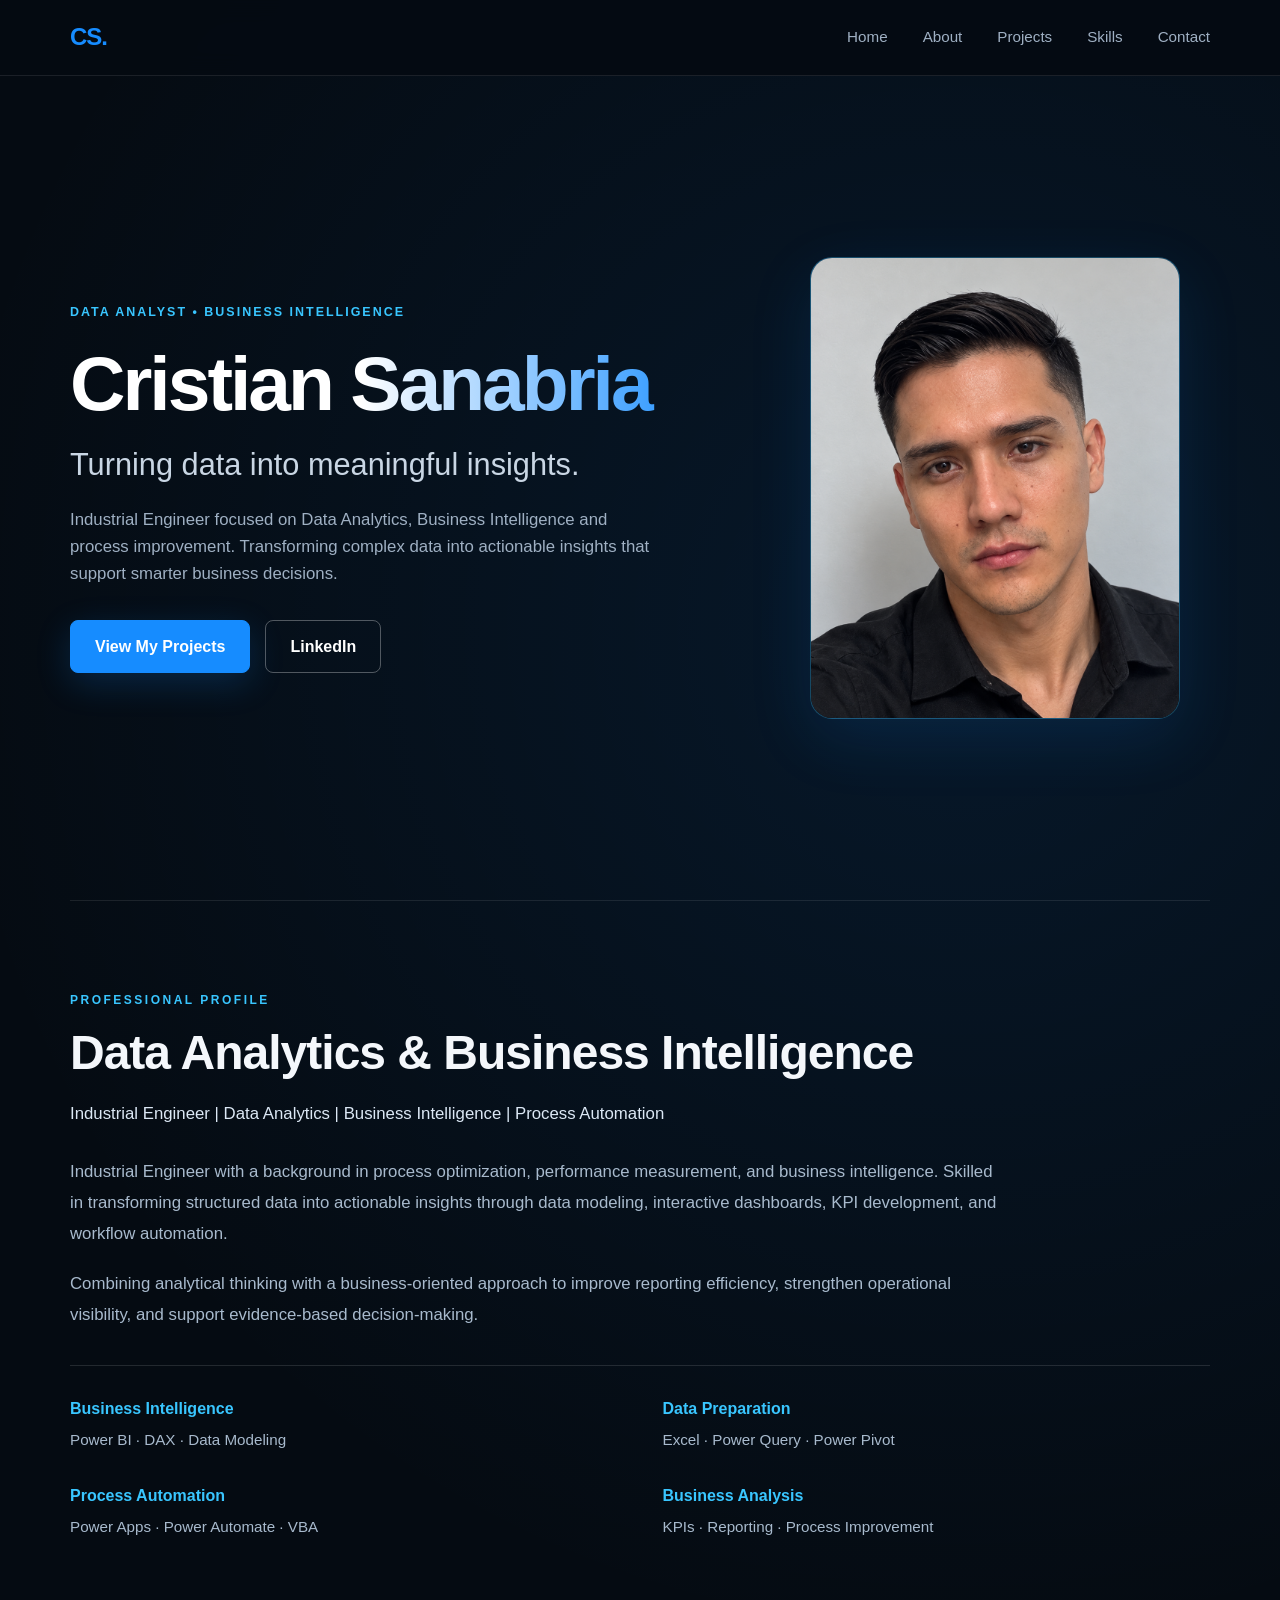
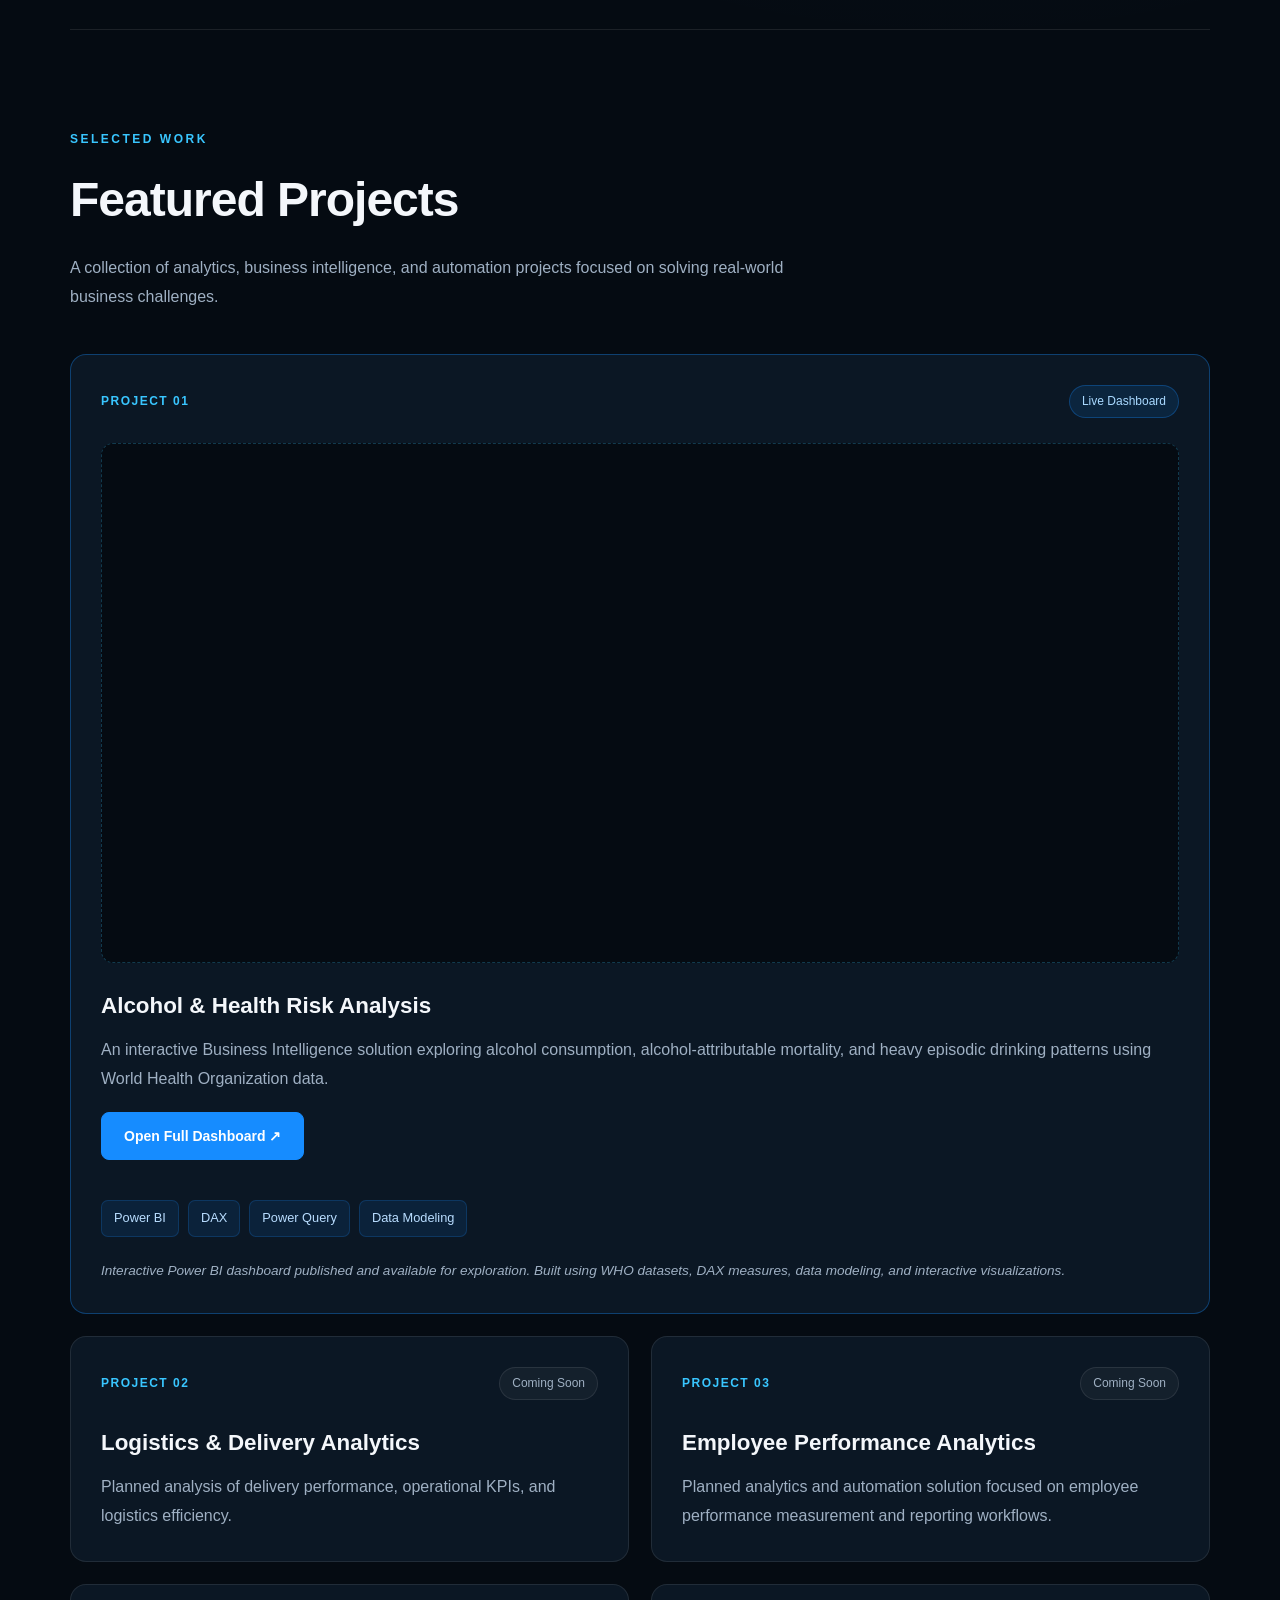
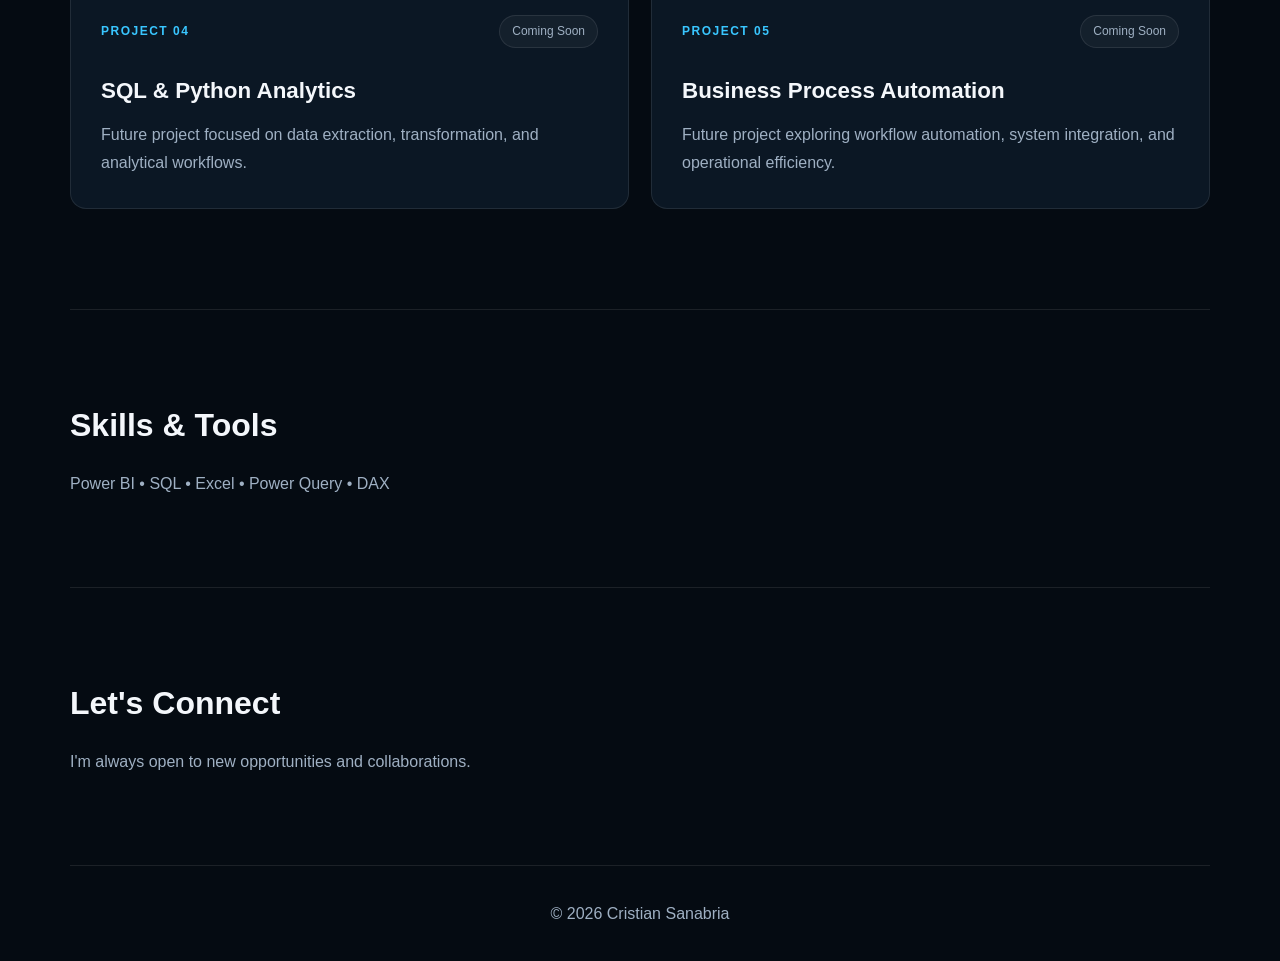
==== index.html @ 30a6840a "Update index.html" ====
<!DOCTYPE html>
<html lang="en">

<head>
  <link rel="stylesheet" href="style.css">
  <meta charset="UTF-8">
  <meta name="viewport" content="width=device-width, initial-scale=1.0">

  <title>Cristian Sanabria | Data Analyst</title>

  <meta
    name="description"
    content="Data Analytics & Business Intelligence Portfolio of Cristian Sanabria."
  >
</head>

<body>

  <!-- NAVIGATION -->
  <header>
    <nav>
      <div>CS.</div>

      <div>
        <a href="#home">Home</a>
        <a href="#about">About</a>
        <a href="#projects">Projects</a>
        <a href="#skills">Skills</a>
        <a href="#contact">Contact</a>
      </div>
    </nav>
  </header>


  <!-- HERO -->
  
<!-- HERO -->
<main>
  <section id="home" class="hero">

    <div class="hero-content">
      <p class="hero-label">
        DATA ANALYST • BUSINESS INTELLIGENCE
      </p>

      <h1>Cristian Sanabria</h1>

      <h2>Turning data into meaningful insights.</h2>

      <p class="hero-description">
        Industrial Engineer focused on Data Analytics,
        Business Intelligence and process improvement.
        Transforming complex data into actionable insights
        that support smarter business decisions.
      </p>

      <div class="hero-buttons">
        <a href="#projects" class="btn-primary">
          View My Projects
        </a>

        <a
          href="https://www.linkedin.com/in/cristian-nicolas-sanabria-bustacara-6592b6359/"
          target="_blank"
          rel="noopener noreferrer"
          class="btn-secondary"
        >
          LinkedIn
        </a>
      </div>
    </div>

    <div class="hero-photo">
      <img
        src="Foto portafolio.png"
        alt="Portrait of Cristian Sanabria"
        onerror="this.style.display='none'; this.parentElement.classList.add('photo-placeholder')"
      >
    </div>

  </section>


    

<!-- PROFESSIONAL PROFILE -->
<section id="about" class="professional-profile">

  <div class="profile-header">
    <p class="profile-label">PROFESSIONAL PROFILE</p>

    <h2>Data Analytics &amp; Business Intelligence</h2>

    <h3 class="profile-subtitle">
      Industrial Engineer | Data Analytics |
      Business Intelligence | Process Automation
    </h3>
  </div>

  <div class="profile-description">
    <p>
      Industrial Engineer with a background in process
      optimization, performance measurement, and business
      intelligence. Skilled in transforming structured
      data into actionable insights through data modeling,
      interactive dashboards, KPI development, and
      workflow automation.
    </p>

    <p>
      Combining analytical thinking with a business-oriented
      approach to improve reporting efficiency, strengthen
      operational visibility, and support evidence-based
      decision-making.
    </p>
  </div>

  <div class="profile-skills">

    <div class="profile-skill">
      <h4>Business Intelligence</h4>
      <p>Power BI · DAX · Data Modeling</p>
    </div>

    <div class="profile-skill">
      <h4>Data Preparation</h4>
      <p>Excel · Power Query · Power Pivot</p>
    </div>

    <div class="profile-skill">
      <h4>Process Automation</h4>
      <p>Power Apps · Power Automate · VBA</p>
    </div>

    <div class="profile-skill">
      <h4>Business Analysis</h4>
      <p>KPIs · Reporting · Process Improvement</p>
    </div>

  </div>

</section>



<!-- PROJECTS -->
<section id="projects" class="projects-section">

  <div class="projects-heading">
    <p class="projects-label">SELECTED WORK</p>
    <h2>Featured Projects</h2>
    <p class="projects-intro">
      A collection of analytics, business intelligence,
      and automation projects focused on solving
      real-world business challenges.
    </p>
  </div>

  <div class="projects-grid">

    <!-- PROJECT 01 -->
    <article class="project-card featured-project">

      <div class="project-top">
        <span class="project-number">PROJECT 01</span>
        <span class="project-status">Live Dashboard</span>
      </div>

     
<div class="project-visual powerbi-dashboard">
  <iframe
    title="Alcohol & Health Risk Analysis"
    src="https://app.powerbi.com/view?r=eyJrIjoiMWI2NDU5ZWMtNjZmYy00ODU0LTg1NzQtMzYwOTA0YmM3ZjdkIiwidCI6IjJlYzk4MWZiLTkyODMtNDNhMC05YTM5LTMzMzJmYzU0ZDc3NCIsImMiOjR9"
    width="100%"
    height="600"
    style="border: 0;"
    allowfullscreen>
  </iframe>
</div>


      <h3>Alcohol &amp; Health Risk Analysis</h3>

      <p>
        An interactive Business Intelligence solution
        exploring alcohol consumption, alcohol-attributable
        mortality, and heavy episodic drinking patterns
        using World Health Organization data.
      </p>
      
<a
  href="https://app.powerbi.com/view?r=eyJrIjoiMWI2NDU5ZWMtNjZmYy00ODU0LTg1NzQtMzYwOTA0YmM3ZjdkIiwidCI6IjJlYzk4MWZiLTkyODMtNDNhMC05YTM5LTMzMzJmYzU0ZDc3NCIsImMiOjR9"
  target="_blank"
  rel="noopener noreferrer"
  class="dashboard-link">
  Open Full Dashboard ↗
</a>


      <div class="project-tags">
        <span>Power BI</span>
        <span>DAX</span>
        <span>Power Query</span>
        <span>Data Modeling</span>
      </div>

      <p class="project-note">
       
Interactive Power BI dashboard published and available for exploration. Built using WHO datasets, DAX measures, data modeling, and interactive visualizations.

      </p>

    </article>

    <!-- PROJECT 02 -->
    <article class="project-card">

      <div class="project-top">
        <span class="project-number">PROJECT 02</span>
        <span class="project-status upcoming">Coming Soon</span>
      </div>

      <h3>Logistics &amp; Delivery Analytics</h3>

      <p>
        Planned analysis of delivery performance,
        operational KPIs, and logistics efficiency.
      </p>

    </article>

    <!-- PROJECT 03 -->
    <article class="project-card">

      <div class="project-top">
        <span class="project-number">PROJECT 03</span>
        <span class="project-status upcoming">Coming Soon</span>
      </div>

      <h3>Employee Performance Analytics</h3>

      <p>
        Planned analytics and automation solution
        focused on employee performance measurement
        and reporting workflows.
      </p>

    </article>

    <!-- PROJECT 04 -->
    <article class="project-card">

      <div class="project-top">
        <span class="project-number">PROJECT 04</span>
        <span class="project-status upcoming">Coming Soon</span>
      </div>

      <h3>SQL &amp; Python Analytics</h3>

      <p>
        Future project focused on data extraction,
        transformation, and analytical workflows.
      </p>

    </article>

    <!-- PROJECT 05 -->
    <article class="project-card">

      <div class="project-top">
        <span class="project-number">PROJECT 05</span>
        <span class="project-status upcoming">Coming Soon</span>
      </div>

      <h3>Business Process Automation</h3>

      <p>
        Future project exploring workflow automation,
        system integration, and operational efficiency.
      </p>

    </article>

  </div>

</section>



    <!-- SKILLS -->
    <section id="skills">

      <h2>Skills & Tools</h2>

      <p>
        Power BI • SQL • Excel • Power Query • DAX
      </p>

    </section>


    <!-- CONTACT -->
    <section id="contact">

      <h2>Let's Connect</h2>

      <p>
        I'm always open to new opportunities and collaborations.
      </p>

    </section>

  </main>


  <footer>
    <p>© 2026 Cristian Sanabria</p>
  </footer>

</body>

</html>
---- style.css ----
/* =========================
   CRISTIAN SANABRIA
   DATA ANALYST PORTFOLIO
   ========================= */

:root {
  --bg: #050b12;
  --bg-secondary: #08111c;
  --card: #0b1724;
  --text: #f4f7fb;
  --muted: #9fb0c3;
  --blue: #168cff;
  --cyan: #39c6ff;
  --border: rgba(255, 255, 255, 0.09);
}

* {
  margin: 0;
  padding: 0;
  box-sizing: border-box;
}

html {
  scroll-behavior: smooth;
}

body {
  background:
    radial-gradient(circle at 75% 15%, rgba(22, 140, 255, 0.10), transparent 28%),
    var(--bg);
  color: var(--text);
  font-family: Arial, Helvetica, sans-serif;
  line-height: 1.6;
}

a {
  color: inherit;
  text-decoration: none;
}


/* NAVIGATION */

header {
  position: sticky;
  top: 0;
  z-index: 100;
  background: rgba(5, 11, 18, 0.90);
  backdrop-filter: blur(12px);
  border-bottom: 1px solid var(--border);
}

nav {
  max-width: 1200px;
  margin: auto;
  min-height: 75px;
  padding: 0 30px;

  display: flex;
  justify-content: space-between;
  align-items: center;
}

nav > div:first-child {
  color: var(--blue);
  font-size: 1.5rem;
  font-weight: 800;
  letter-spacing: -1px;
}

nav > div:last-child {
  display: flex;
  gap: 35px;
}

nav a {
  color: var(--muted);
  font-size: 0.95rem;
  transition: 0.25s ease;
}

nav a:hover {
  color: var(--cyan);
}


/* GENERAL SECTIONS */

main {
  max-width: 1200px;
  margin: auto;
  padding: 0 30px;
}

section {
  padding: 90px 0;
}


/* HERO */

#home {
  min-height: calc(100vh - 75px);

  display: flex;
  flex-direction: column;
  justify-content: center;
  align-items: flex-start;

  border-bottom: 1px solid var(--border);
}

#home > p:first-child {
  color: var(--cyan);
  font-size: 0.78rem;
  font-weight: 700;
  letter-spacing: 3px;
  margin-bottom: 18px;
}

#home h1 {
  font-size: clamp(3.2rem, 8vw, 6.8rem);
  line-height: 0.95;
  letter-spacing: -5px;
  margin-bottom: 25px;

  background: linear-gradient(
    90deg,
    #ffffff 0%,
    #ffffff 45%,
    var(--blue) 100%
  );

  -webkit-background-clip: text;
  -webkit-text-fill-color: transparent;
}

#home h2 {
  color: #c9d6e4;
  font-size: clamp(1.5rem, 3vw, 2.3rem);
  font-weight: 400;
  margin-bottom: 22px;
}

#home h2 + p {
  max-width: 680px;
  color: var(--muted);
  font-size: 1.05rem;
  margin-bottom: 35px;
}

#home a {
  display: inline-block;

  padding: 13px 25px;

  background: var(--blue);
  color: white;

  border: 1px solid var(--blue);
  border-radius: 8px;

  font-weight: 600;

  box-shadow: 0 10px 35px rgba(22, 140, 255, 0.20);

  transition: 0.25s ease;
}

#home a:hover {
  transform: translateY(-2px);
  background: #087be8;
}


/* TEMPORARY STYLING FOR OTHER SECTIONS */

#about,
#projects,
#skills,
#contact {
  border-bottom: 1px solid var(--border);
}

section > h2 {
  font-size: 2rem;
  margin-bottom: 20px;
}

section p {
  color: var(--muted);
}

#projects article {
  margin-top: 20px;
  padding: 25px;

  background: var(--card);

  border: 1px solid var(--border);
  border-radius: 12px;
}

#projects article h3 {
  margin-bottom: 5px;
}


/* FOOTER */

footer {
  padding: 35px 20px;

  text-align: center;
  color: var(--muted);

  background: var(--bg);
}


/* MOBILE */

@media (max-width: 700px) {

  nav {
    padding: 0 20px;
  }

  nav > div:last-child {
    gap: 14px;
  }

  nav a {
    font-size: 0.78rem;
  }

  main {
    padding: 0 20px;
  }

  #home h1 {
    letter-spacing: -2px;
  }

}

/* =========================
   PROFESSIONAL HERO REDESIGN
   ========================= */

#home.hero {
  display: grid;
  grid-template-columns: minmax(0, 1.5fr) minmax(240px, 1fr);
  align-items: center;
  gap: 65px;
  min-height: calc(100vh - 75px);
}

.hero-content {
  min-width: 0;
}

#home .hero-label {
  color: var(--cyan);
  font-size: 0.78rem;
  font-weight: 700;
  letter-spacing: 2px;
  margin-bottom: 20px;
}

#home.hero h1 {
  font-size: clamp(3rem, 6vw, 5.5rem);
  letter-spacing: -3px;
  line-height: 1.05;
  margin-bottom: 22px;
}

#home.hero h2 {
  font-size: clamp(1.35rem, 2.4vw, 2rem);
  line-height: 1.3;
}

#home .hero-description {
  max-width: 600px;
  color: var(--muted);
  font-size: 1.05rem;
  margin-bottom: 32px;
}

.hero-buttons {
  display: flex;
  flex-wrap: wrap;
  gap: 15px;
}

#home .hero-buttons a {
  display: inline-flex;
  align-items: center;
  justify-content: center;
  margin: 0;
  padding: 13px 24px;
  border-radius: 8px;
  font-weight: 600;
  transition: 0.25s ease;
}

#home .btn-primary {
  background: var(--blue);
  border: 1px solid var(--blue);
  color: white;
}

#home .btn-secondary {
  background: transparent;
  border: 1px solid rgba(255,255,255,0.3);
  color: white;
  box-shadow: none;
}

#home .btn-secondary:hover {
  background: rgba(22,140,255,0.12);
  border-color: var(--cyan);
}

.hero-photo {
  width: 100%;
  max-width: 370px;
  aspect-ratio: 4 / 5;
  justify-self: center;
  overflow: hidden;
  border-radius: 22px;
  border: 1px solid rgba(57,198,255,0.3);
  background: linear-gradient(145deg, #102c49, #07111e);
  box-shadow: 0 20px 65px rgba(22,140,255,0.12);
}

.hero-photo img {
  width: 100%;
  height: 100%;
  display: block;
  object-fit: cover;
}

.hero-photo.photo-placeholder::after {
  content: "PHOTO COMING SOON";
  display: flex;
  align-items: center;
  justify-content: center;
  height: 100%;
  color: var(--muted);
  font-size: 0.8rem;
  letter-spacing: 2px;
}

@media (max-width: 850px) {
  #home.hero {
    grid-template-columns: 1fr;
    gap: 35px;
    padding: 65px 0;
  }

  .hero-photo {
    width: min(100%, 300px);
    justify-self: start;
  }

  #home.hero h1 {
    letter-spacing: -2px;
  }
}

@media (max-width: 480px) {
  .hero-buttons {
    flex-direction: column;
    align-items: flex-start;
  }
   
/* =========================
   ABOUT ME SECTION
   ========================= */

.about-section {
  padding: 100px 0;
}

.section-heading {
  margin-bottom: 45px;
}

.section-label {
  color: var(--cyan);
  font-size: 0.75rem;
  font-weight: 700;
  letter-spacing: 3px;
  margin-bottom: 12px;
}

.about-grid {
  display: grid;
  grid-template-columns: 1.3fr 1fr;
  gap: 65px;
  align-items: start;
}

.about-content h3 {
  font-size: clamp(1.5rem, 2.5vw, 2rem);
  line-height: 1.35;
  margin-bottom: 25px;
  color: var(--text);
}

.about-content p {
  margin-bottom: 20px;
  color: var(--muted);
  font-size: 1rem;
  line-height: 1.85;
}

.about-link {
  display: inline-block;
  margin-top: 12px;
  color: var(--cyan);
  font-weight: 700;
  transition: 0.25s ease;
}

.about-link:hover {
  color: white;
}

.about-details {
  display: grid;
  grid-template-columns: 1fr 1fr;
  gap: 16px;
}

.detail-card {
  background: var(--card);
  border: 1px solid var(--border);
  border-radius: 14px;
  padding: 22px;
  min-height: 155px;
  transition: 0.25s ease;
}

.detail-card:hover {
  transform: translateY(-4px);
  border-color: rgba(22, 140, 255, 0.45);
}

.detail-label {
  display: block;
  color: var(--cyan);
  font-size: 0.68rem;
  font-weight: 700;
  letter-spacing: 1.5px;
  margin-bottom: 14px;
}

.detail-card h4 {
  color: var(--text);
  font-size: 1rem;
  line-height: 1.35;
  margin-bottom: 8px;
}

.detail-card p {
  color: var(--muted);
  font-size: 0.85rem;
  line-height: 1.5;
}

@media (max-width: 900px) {
  .about-grid {
    grid-template-columns: 1fr;
    gap: 35px;
  }
}

@media (max-width: 500px) {
  .about-section {
    padding: 65px 0;
  }

  .about-details {
    grid-template-columns: 1fr;
  }

  .detail-card {
    min-height: auto;
  }
}


  nav > div:last-child {
    gap: 10px;
    flex-wrap: wrap;
    justify-content: flex-end;
  }
}

/* =========================
   PROFESSIONAL PROFILE
   ========================= */

#about.professional-profile {
  padding: 90px 0;
  border-bottom: 1px solid var(--border);
}

.profile-header {
  margin-bottom: 28px;
}

#about .profile-label {
  color: var(--cyan);
  font-size: 0.75rem;
  font-weight: 700;
  letter-spacing: 2.5px;
  margin-bottom: 14px;
}

#about.professional-profile h2 {
  color: var(--text);
  font-size: clamp(1.9rem, 4vw, 3rem);
  line-height: 1.2;
  letter-spacing: -1px;
  margin-bottom: 18px;
}

#about .profile-subtitle {
  color: #dce8f5;
  font-size: 1.05rem;
  font-weight: 500;
  line-height: 1.7;
}

.profile-description {
  max-width: 940px;
}

.profile-description p {
  color: #a8bacd;
  font-size: 1.05rem;
  line-height: 1.85;
  margin-bottom: 18px;
}

.profile-skills {
  display: grid;
  grid-template-columns: repeat(2, minmax(0, 1fr));
  gap: 30px 45px;

  margin-top: 35px;
  padding-top: 30px;
  border-top: 1px solid rgba(255,255,255,0.12);
}

.profile-skill {
  min-width: 0;
}

.profile-skill h4 {
  color: var(--cyan);
  font-size: 1rem;
  font-weight: 700;
  margin-bottom: 7px;
}

.profile-skill p {
  color: #a8bacd;
  font-size: 0.95rem;
  line-height: 1.6;
}

@media (max-width: 650px) {
  #about.professional-profile {
    padding: 65px 0;
  }

  .profile-skills {
    grid-template-columns: 1fr;
    gap: 24px;
  }

  .profile-description p {
    font-size: 1rem;
  }
}

/* =========================
   FEATURED PROJECTS
   ========================= */

#projects.projects-section {
  padding: 100px 0;
}

.projects-heading {
  margin-bottom: 42px;
}

#projects .projects-label {
  color: var(--cyan);
  font-size: 0.75rem;
  font-weight: 700;
  letter-spacing: 2.5px;
  margin-bottom: 12px;
}

#projects.projects-section h2 {
  font-size: clamp(2rem, 4vw, 3rem);
  letter-spacing: -1px;
  margin-bottom: 16px;
}

.projects-intro {
  max-width: 760px;
  line-height: 1.8;
}

.projects-grid {
  display: grid;
  grid-template-columns: repeat(2, minmax(0, 1fr));
  gap: 22px;
}

#projects .project-card {
  margin: 0;
  padding: 30px;
  background: var(--card);
  border: 1px solid var(--border);
  border-radius: 16px;
  min-width: 0;
  transition: 0.25s ease;
}

#projects .project-card:hover {
  transform: translateY(-4px);
  border-color: rgba(57, 198, 255, 0.4);
}

#projects .featured-project {
  grid-column: 1 / -1;
  border-color: rgba(22, 140, 255, 0.35);
}

.project-top {
  display: flex;
  align-items: center;
  justify-content: space-between;
  gap: 12px;
  flex-wrap: wrap;
  margin-bottom: 25px;
}

.project-number {
  color: var(--cyan);
  font-size: 0.75rem;
  font-weight: 700;
  letter-spacing: 1.5px;
}

.project-status {
  color: #a9d9ff;
  background: rgba(22, 140, 255, 0.12);
  border: 1px solid rgba(22, 140, 255, 0.3);
  border-radius: 30px;
  padding: 6px 12px;
  font-size: 0.75rem;
}

.project-status.upcoming {
  color: var(--muted);
  background: rgba(255, 255, 255, 0.04);
  border-color: var(--border);
}

.project-visual {
  display: flex;
  align-items: center;
  justify-content: center;
  min-height: 230px;
  margin-bottom: 25px;
  border-radius: 12px;
  background:
    radial-gradient(
      circle at 70% 30%,
      rgba(22,140,255,0.2),
      transparent 45%
    ),
    #08111c;
  border: 1px dashed rgba(57,198,255,0.25);
}

.project-visual span {
  color: var(--muted);
  font-size: 0.75rem;
  letter-spacing: 2px;
  text-align: center;
}

#projects .project-card h3 {
  color: var(--text);
  font-size: 1.4rem;
  margin-bottom: 12px;
}

#projects .project-card p {
  color: var(--muted);
  line-height: 1.8;
}

.project-tags {
  display: flex;
  flex-wrap: wrap;
  gap: 9px;
  margin-top: 22px;
}

.project-tags span {
  padding: 7px 12px;
  border-radius: 7px;
  background: rgba(22,140,255,0.1);
  border: 1px solid rgba(22,140,255,0.2);
  color: #b9ddff;
  font-size: 0.8rem;
}

#projects .project-note {
  margin-top: 22px;
  font-size: 0.85rem;
  font-style: italic;
}

@media (max-width: 700px) {
  .projects-grid {
    grid-template-columns: 1fr;
  }

  #projects.projects-section {
    padding: 70px 0;
  }

  #projects .project-card {
    padding: 22px;
  }

  .project-visual {
    min-height: 170px;
  }
}

/* Interactive Power BI Dashboard */
.powerbi-dashboard {
  width: 100%;
  height: 520px;
  padding: 0;
  overflow: hidden;
  border-radius: 12px;
  background: #050b12;
}

.powerbi-dashboard iframe {
  display: block;
  width: 100%;
  height: 100%;
  border: none;
}

@media (max-width: 768px) {
  .powerbi-dashboard {
    height: 450px;
  }
}

/* Full Dashboard Button */
.dashboard-link {
  display: inline-block;
  margin: 18px 0;
  padding: 12px 22px;
  background: #168cff;
  color: #ffffff;
  border-radius: 8px;
  font-weight: 600;
  text-decoration: none;
  transition: background 0.2s ease;
}

.dashboard-link:hover {
  background: #39c6ff;
  color: #050b12;
}

/* Open Full Dashboard Button */
.dashboard-link {
  display: inline-block;
  margin: 18px 0;
  padding: 12px 22px;
  background-color: #168cff;
  color: #ffffff;
  border: 1px solid #168cff;
  border-radius: 8px;
  font-size: 14px;
  font-weight: 600;
  text-decoration: none;
  transition: all 0.2s ease;
}

.dashboard-link:hover {
  background-color: #39c6ff;
  border-color: #39c6ff;
  color: #050b12;
}
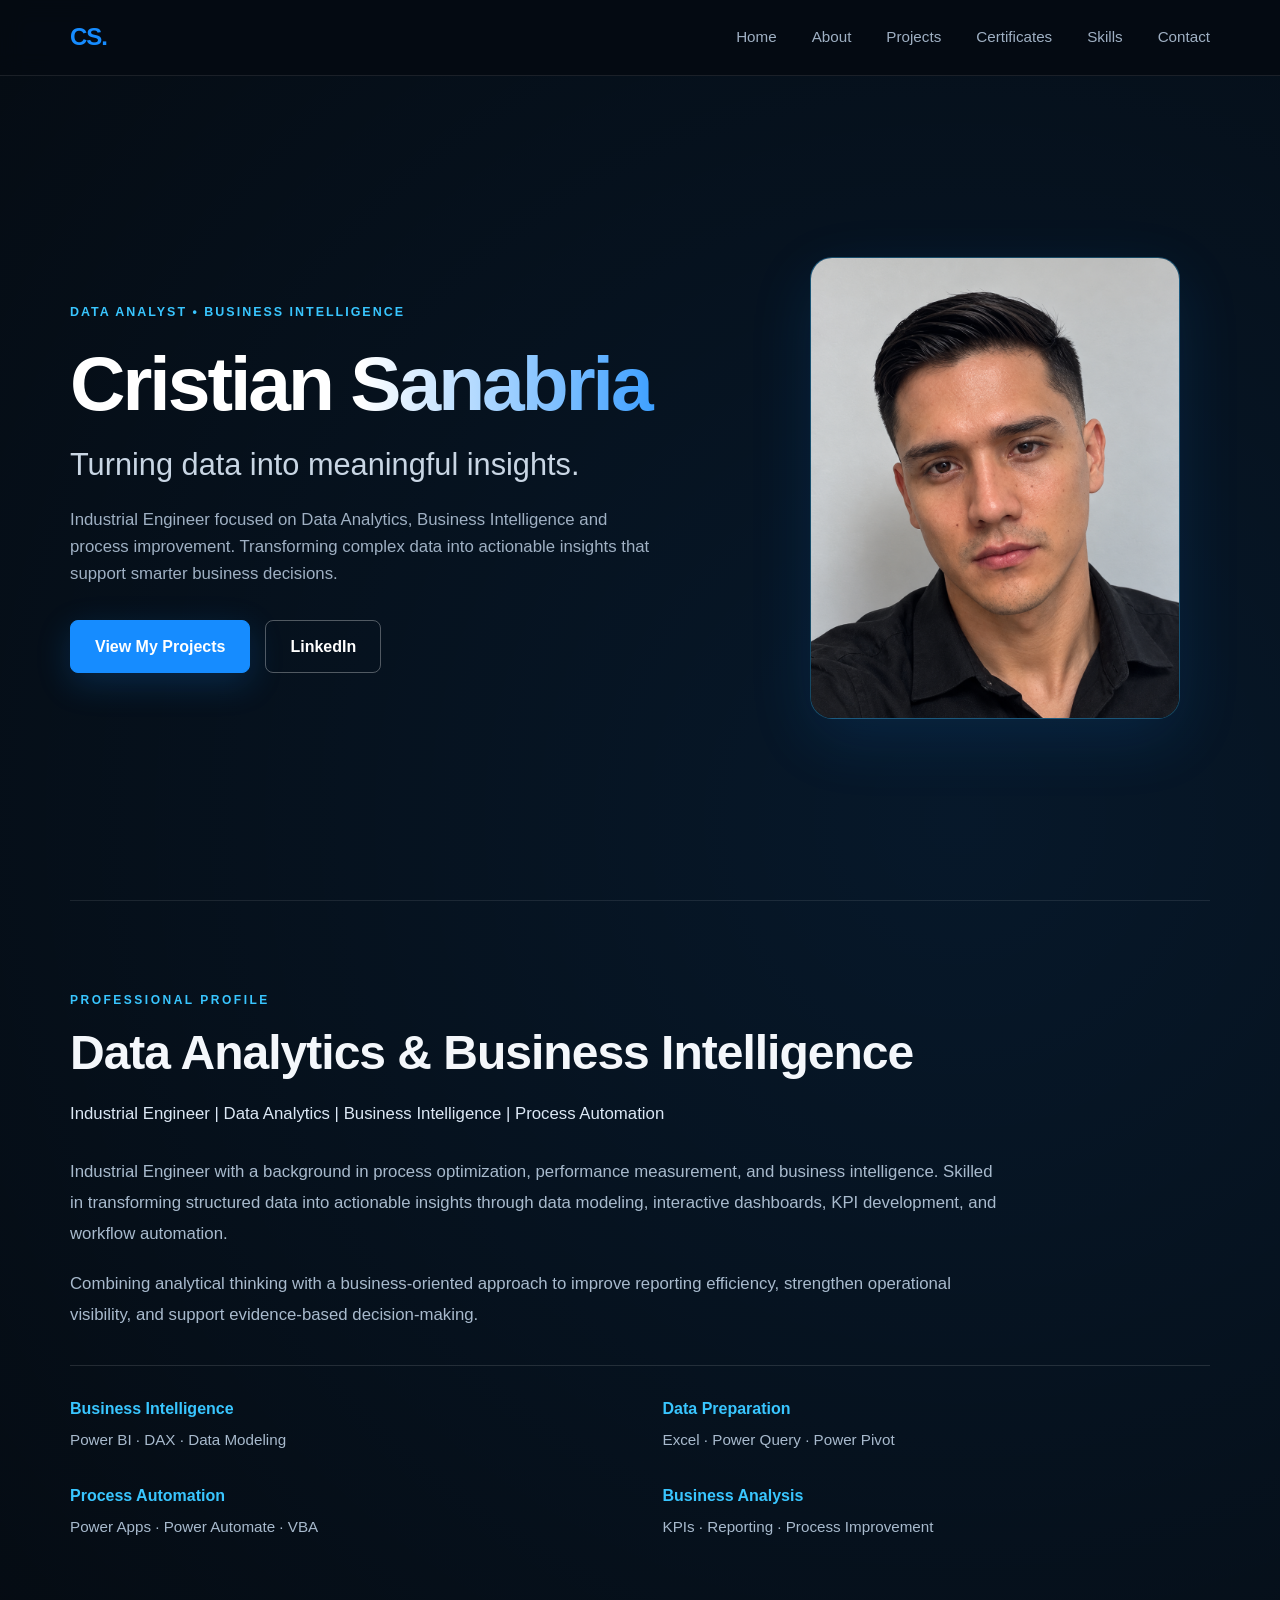
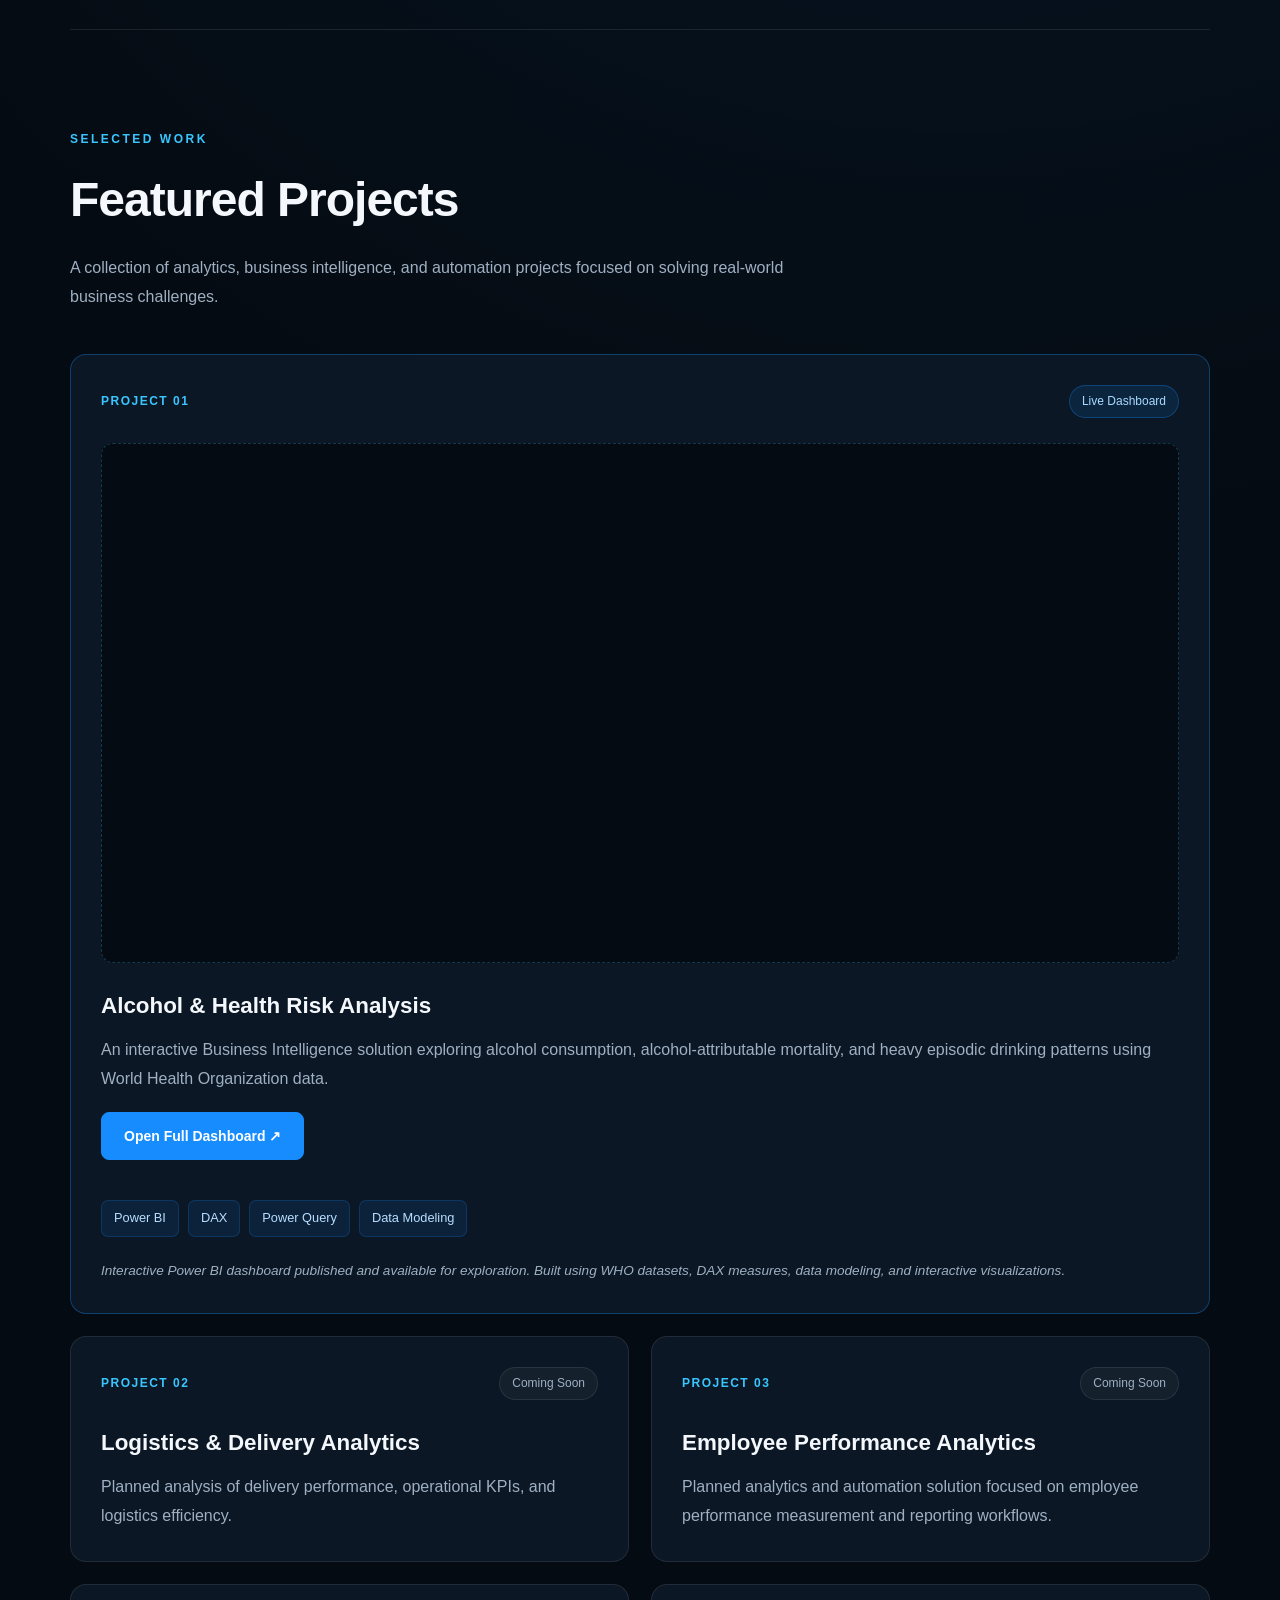
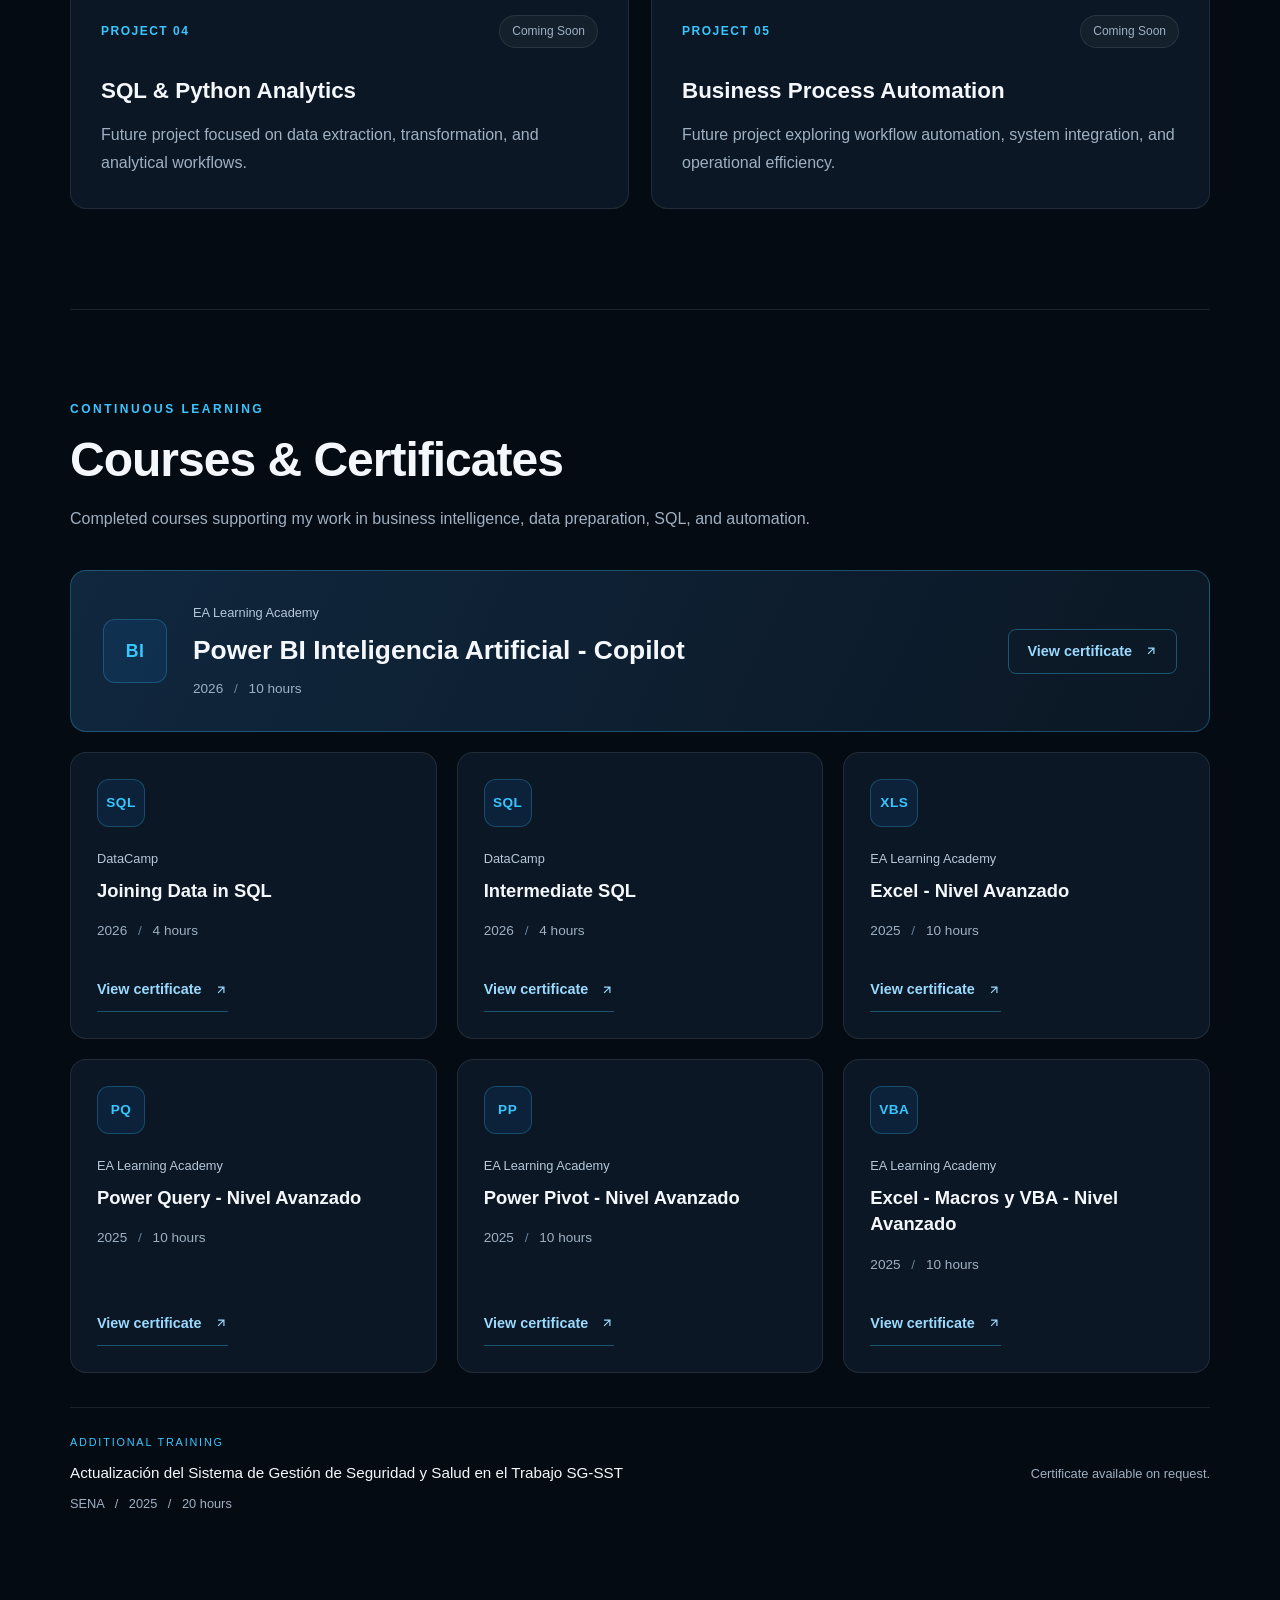
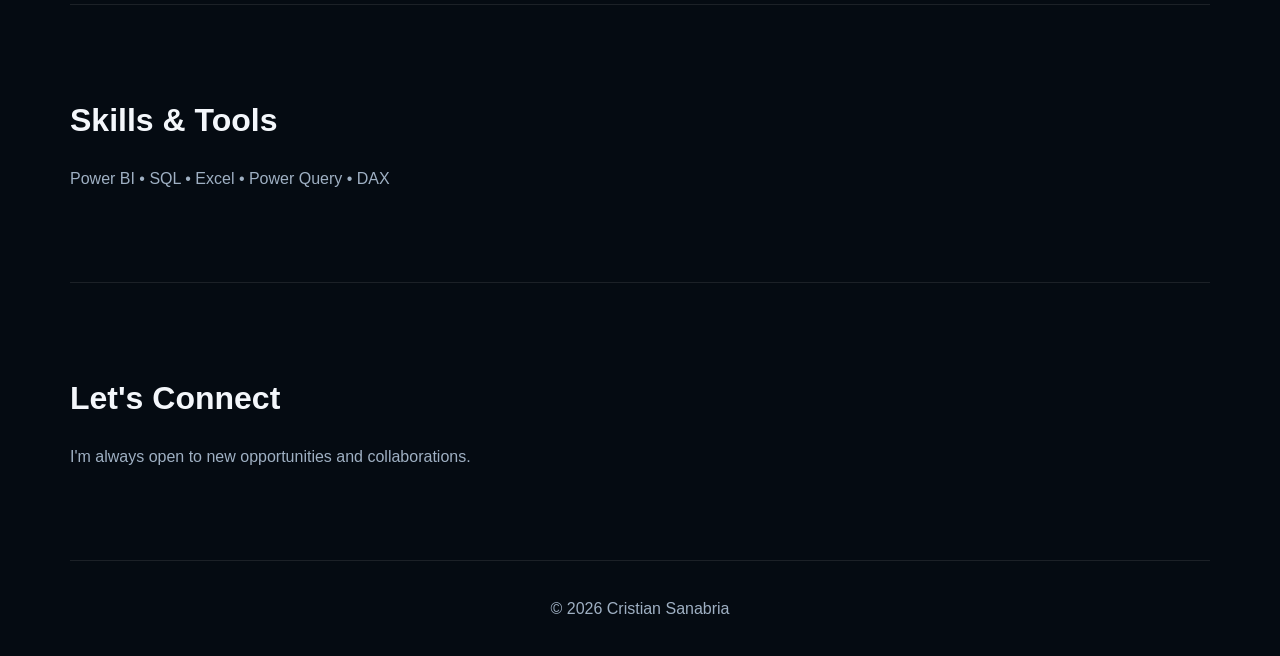
==== commit e3cac0ba: "Update index.html" ====
--- a/index.html
+++ b/index.html
@@ -25,6 +25,7 @@
         <a href="#home">Home</a>
         <a href="#about">About</a>
         <a href="#projects">Projects</a>
+        <a href="#certifications">Certificates</a>
         <a href="#skills">Skills</a>
         <a href="#contact">Contact</a>
       </div>
@@ -171,9 +172,9 @@
   <iframe
     title="Alcohol & Health Risk Analysis"
     src="https://app.powerbi.com/view?r=eyJrIjoiMWI2NDU5ZWMtNjZmYy00ODU0LTg1NzQtMzYwOTA0YmM3ZjdkIiwidCI6IjJlYzk4MWZiLTkyODMtNDNhMC05YTM5LTMzMzJmYzU0ZDc3NCIsImMiOjR9"
-    width="100%"
-    height="600"
-    style="border: 0;"
+   width="100%"
+height="450"
+style="border: 0; display: block; max-width: 800px; margin: 0 auto;"
     allowfullscreen>
   </iframe>
 </div>
@@ -287,6 +288,102 @@
 
 
 
+<!-- COURSES AND CERTIFICATES -->
+<section id="certifications" class="certifications-section" aria-labelledby="certifications-title">
+  <div class="certifications-heading">
+    <p class="certifications-label">CONTINUOUS LEARNING</p>
+    <h2 id="certifications-title">Courses &amp; Certificates</h2>
+    <p class="certifications-intro">Completed courses supporting my work in business intelligence, data preparation, SQL, and automation.</p>
+  </div>
+  <div class="credentials-grid">
+    <article class="credential-card credential-featured">
+      <span class="credential-icon" aria-hidden="true">BI</span>
+      <div class="credential-body">
+        <p class="credential-issuer">EA Learning Academy</p>
+        <h3 lang="es">Power BI Inteligencia Artificial - Copilot</h3>
+        <p class="credential-meta"><time datetime="2026">2026</time><span aria-hidden="true"> / </span>10 hours</p>
+      </div>
+      <a class="credential-link" href="certificates/power-bi-ia-copilot.pdf" target="_blank" rel="noopener noreferrer"
+         aria-label="View certificate: Power BI Inteligencia Artificial - Copilot (PDF, opens in a new tab)">View certificate <svg aria-hidden="true" width="14" height="14" viewBox="0 0 24 24" fill="none" stroke="currentColor" stroke-width="2"><path d="M7 17 17 7M7 7h10v10"/></svg></a>
+    </article>
+
+    <article class="credential-card">
+      <span class="credential-icon" aria-hidden="true">SQL</span>
+      <div class="credential-body">
+        <p class="credential-issuer">DataCamp</p>
+        <h3>Joining Data in SQL</h3>
+        <p class="credential-meta"><time datetime="2026">2026</time><span aria-hidden="true"> / </span>4 hours</p>
+      </div>
+      <a class="credential-link" href="certificates/joining-data-in-sql.pdf" target="_blank" rel="noopener noreferrer"
+         aria-label="View certificate: Joining Data in SQL (PDF, opens in a new tab)">View certificate <svg aria-hidden="true" width="14" height="14" viewBox="0 0 24 24" fill="none" stroke="currentColor" stroke-width="2"><path d="M7 17 17 7M7 7h10v10"/></svg></a>
+    </article>
+
+    <article class="credential-card">
+      <span class="credential-icon" aria-hidden="true">SQL</span>
+      <div class="credential-body">
+        <p class="credential-issuer">DataCamp</p>
+        <h3>Intermediate SQL</h3>
+        <p class="credential-meta"><time datetime="2026">2026</time><span aria-hidden="true"> / </span>4 hours</p>
+      </div>
+      <a class="credential-link" href="certificates/intermediate-sql.pdf" target="_blank" rel="noopener noreferrer"
+         aria-label="View certificate: Intermediate SQL (PDF, opens in a new tab)">View certificate <svg aria-hidden="true" width="14" height="14" viewBox="0 0 24 24" fill="none" stroke="currentColor" stroke-width="2"><path d="M7 17 17 7M7 7h10v10"/></svg></a>
+    </article>
+
+    <article class="credential-card">
+      <span class="credential-icon" aria-hidden="true">XLS</span>
+      <div class="credential-body">
+        <p class="credential-issuer">EA Learning Academy</p>
+        <h3 lang="es">Excel - Nivel Avanzado</h3>
+        <p class="credential-meta"><time datetime="2025">2025</time><span aria-hidden="true"> / </span>10 hours</p>
+      </div>
+      <a class="credential-link" href="certificates/excel-avanzado.pdf" target="_blank" rel="noopener noreferrer"
+         aria-label="View certificate: Excel - Nivel Avanzado (PDF, opens in a new tab)">View certificate <svg aria-hidden="true" width="14" height="14" viewBox="0 0 24 24" fill="none" stroke="currentColor" stroke-width="2"><path d="M7 17 17 7M7 7h10v10"/></svg></a>
+    </article>
+
+    <article class="credential-card">
+      <span class="credential-icon" aria-hidden="true">PQ</span>
+      <div class="credential-body">
+        <p class="credential-issuer">EA Learning Academy</p>
+        <h3 lang="es">Power Query - Nivel Avanzado</h3>
+        <p class="credential-meta"><time datetime="2025">2025</time><span aria-hidden="true"> / </span>10 hours</p>
+      </div>
+      <a class="credential-link" href="certificates/power-query-avanzado.pdf" target="_blank" rel="noopener noreferrer"
+         aria-label="View certificate: Power Query - Nivel Avanzado (PDF, opens in a new tab)">View certificate <svg aria-hidden="true" width="14" height="14" viewBox="0 0 24 24" fill="none" stroke="currentColor" stroke-width="2"><path d="M7 17 17 7M7 7h10v10"/></svg></a>
+    </article>
+
+    <article class="credential-card">
+      <span class="credential-icon" aria-hidden="true">PP</span>
+      <div class="credential-body">
+        <p class="credential-issuer">EA Learning Academy</p>
+        <h3 lang="es">Power Pivot - Nivel Avanzado</h3>
+        <p class="credential-meta"><time datetime="2025">2025</time><span aria-hidden="true"> / </span>10 hours</p>
+      </div>
+      <a class="credential-link" href="certificates/power-pivot-avanzado.pdf" target="_blank" rel="noopener noreferrer"
+         aria-label="View certificate: Power Pivot - Nivel Avanzado (PDF, opens in a new tab)">View certificate <svg aria-hidden="true" width="14" height="14" viewBox="0 0 24 24" fill="none" stroke="currentColor" stroke-width="2"><path d="M7 17 17 7M7 7h10v10"/></svg></a>
+    </article>
+
+    <article class="credential-card">
+      <span class="credential-icon" aria-hidden="true">VBA</span>
+      <div class="credential-body">
+        <p class="credential-issuer">EA Learning Academy</p>
+        <h3 lang="es">Excel - Macros y VBA - Nivel Avanzado</h3>
+        <p class="credential-meta"><time datetime="2025">2025</time><span aria-hidden="true"> / </span>10 hours</p>
+      </div>
+      <a class="credential-link" href="certificates/excel-macros-vba-avanzado.pdf" target="_blank" rel="noopener noreferrer"
+         aria-label="View certificate: Excel - Macros y VBA - Nivel Avanzado (PDF, opens in a new tab)">View certificate <svg aria-hidden="true" width="14" height="14" viewBox="0 0 24 24" fill="none" stroke="currentColor" stroke-width="2"><path d="M7 17 17 7M7 7h10v10"/></svg></a>
+    </article>
+  </div>
+  <div class="complementary-training">
+    <div>
+      <p class="complementary-label">ADDITIONAL TRAINING</p>
+      <h3 lang="es">Actualización del Sistema de Gestión de Seguridad y Salud en el Trabajo SG-SST</h3>
+      <p>SENA <span aria-hidden="true">/</span> <time datetime="2025">2025</time> <span aria-hidden="true">/</span> 20 hours</p>
+    </div>
+    <p class="complementary-note">Certificate available on request.</p>
+  </div>
+</section>
+
+
     <!-- SKILLS -->
     <section id="skills">
 
--- a/style.css
+++ b/style.css
@@ -815,3 +815,95 @@
 
 
 
+
+/* COURSES AND CERTIFICATES */
+#certifications.certifications-section {
+  border-bottom: 1px solid var(--border);
+  scroll-margin-top: 110px;
+}
+.certifications-heading { max-width: 760px; margin-bottom: 36px; }
+#certifications .certifications-label {
+  color: var(--cyan); font-size: .75rem; font-weight: 700;
+  letter-spacing: 2.5px; margin-bottom: 12px;
+}
+#certifications h2 {
+  font-size: clamp(2rem, 4vw, 3rem); line-height: 1.2;
+  letter-spacing: -1px; margin-bottom: 16px;
+}
+.certifications-intro { line-height: 1.8; }
+.credentials-grid {
+  display: grid; grid-template-columns: repeat(3, minmax(0, 1fr)); gap: 20px;
+}
+.credential-card {
+  display: flex; flex-direction: column; align-items: flex-start;
+  min-width: 0; padding: 26px; border: 1px solid var(--border);
+  border-radius: 16px; background: var(--card);
+  transition: border-color .2s ease, transform .2s ease;
+}
+.credential-card:hover { border-color: rgba(57,198,255,.45); transform: translateY(-3px); }
+.credential-icon {
+  display: inline-flex; justify-content: center; align-items: center;
+  width: 48px; height: 48px; margin-bottom: 22px; border-radius: 12px;
+  border: 1px solid rgba(57,198,255,.25); background: rgba(22,140,255,.1);
+  color: var(--cyan); font-size: .85rem; font-weight: 700; letter-spacing: .5px;
+  flex-shrink: 0;
+}
+.credential-body { flex: 1; min-width: 0; }
+#certifications .credential-issuer { color: #b6c7d9; font-size: .8rem; margin-bottom: 8px; }
+#certifications .credential-card h3 {
+  font-size: 1.15rem; line-height: 1.45; margin-bottom: 16px; overflow-wrap: anywhere;
+}
+#certifications .credential-meta { color: var(--muted); font-size: .85rem; }
+.credential-meta span { padding: 0 7px; color: #64809b; }
+.credential-link {
+  display: inline-flex; align-items: center; justify-content: center; gap: 12px;
+  min-height: 44px; margin-top: 26px; color: #9bdaff; font-size: .9rem; font-weight: 700;
+  border-bottom: 1px solid rgba(57,198,255,.35);
+}
+.credential-link:hover { color: white; border-color: var(--cyan); }
+.credential-link:focus-visible, nav a:focus-visible {
+  outline: 3px solid var(--cyan); outline-offset: 5px; border-radius: 3px;
+}
+.credential-featured {
+  grid-column: 1 / -1; flex-direction: row; align-items: center; gap: 26px; padding: 32px;
+  background: linear-gradient(115deg, #10273e, var(--card));
+  border-color: rgba(57,198,255,.3);
+}
+.credential-featured .credential-icon { margin-bottom: 0; width: 64px; height: 64px; font-size: 1.1rem; }
+#certifications .credential-featured h3 { font-size: clamp(1.25rem, 2.4vw, 1.65rem); margin-bottom: 8px; }
+.credential-featured .credential-link {
+  flex-shrink: 0; margin-top: 0; padding: 10px 18px;
+  border: 1px solid rgba(57,198,255,.35); border-radius: 8px;
+}
+.complementary-training {
+  display: flex; align-items: center; justify-content: space-between; gap: 32px;
+  padding: 26px 0 0; margin-top: 34px; border-top: 1px solid var(--border);
+}
+#certifications .complementary-label { color: var(--cyan); font-size: .68rem; letter-spacing: 1.8px; margin-bottom: 10px; }
+.complementary-training h3 { max-width: 680px; font-size: .95rem; font-weight: 500; line-height: 1.6; margin-bottom: 8px; }
+.complementary-training p { font-size: .8rem; }
+.complementary-training p span { padding: 0 7px; }
+.complementary-note { flex-shrink: 0; }
+@media (max-width: 950px) {
+  .credentials-grid { grid-template-columns: repeat(2, minmax(0, 1fr)); }
+  .credential-featured { flex-wrap: wrap; }
+  .credential-featured .credential-body { flex-basis: calc(100% - 100px); }
+  .credential-featured .credential-link { margin-left: 90px; }
+}
+@media (max-width: 700px) {
+  nav { gap: 22px; padding-top: 12px; padding-bottom: 12px; }
+  nav > div:last-child { flex-wrap: wrap; justify-content: flex-end; gap: 8px 14px; }
+  #certifications.certifications-section { padding: 70px 0; scroll-margin-top: 130px; }
+  .complementary-training { flex-direction: column; align-items: flex-start; gap: 12px; }
+}
+@media (max-width: 560px) {
+  .credentials-grid { grid-template-columns: 1fr; }
+  .credential-card { padding: 24px; }
+  .credential-featured { flex-direction: column; align-items: flex-start; gap: 20px; }
+  .credential-featured .credential-body { flex-basis: auto; }
+  .credential-featured .credential-link { margin-left: 0; }
+}
+@media (prefers-reduced-motion: reduce) {
+  .credential-card { transition: none; }
+  .credential-card:hover { transform: none; }
+}
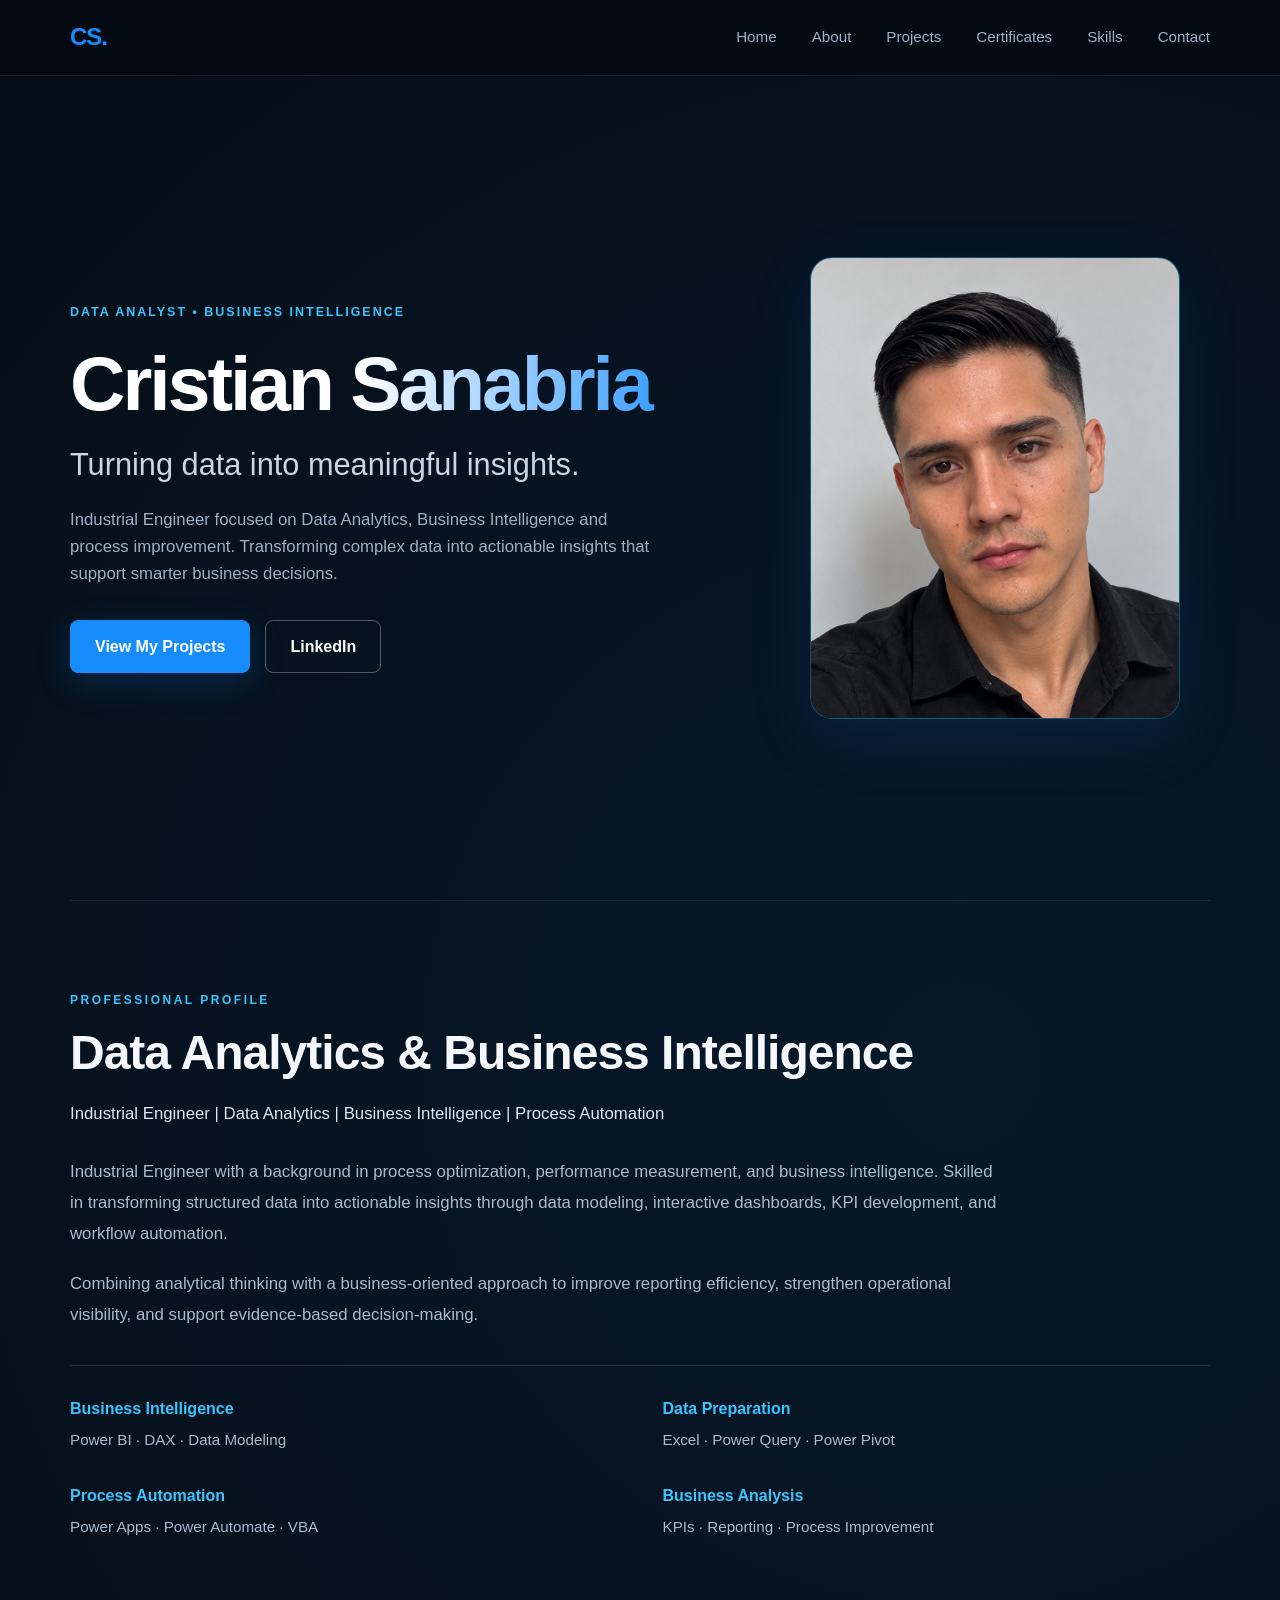
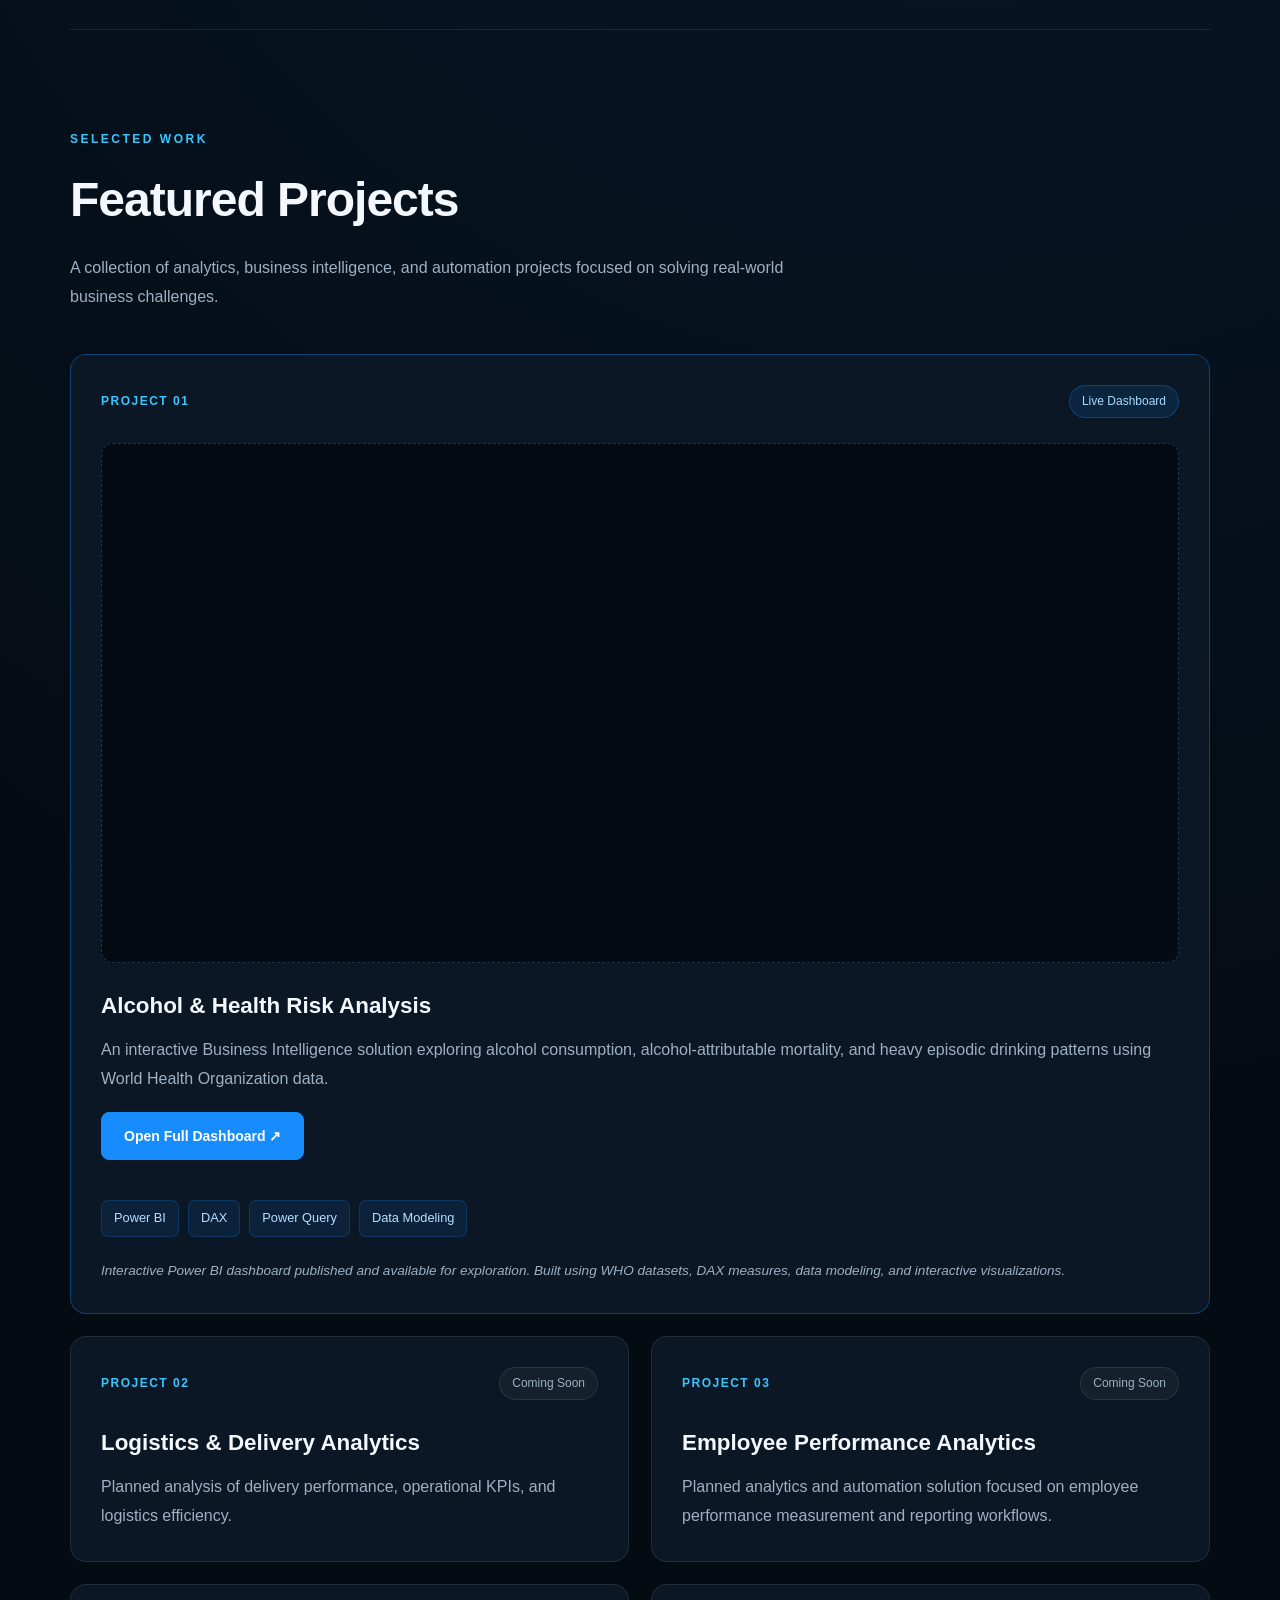
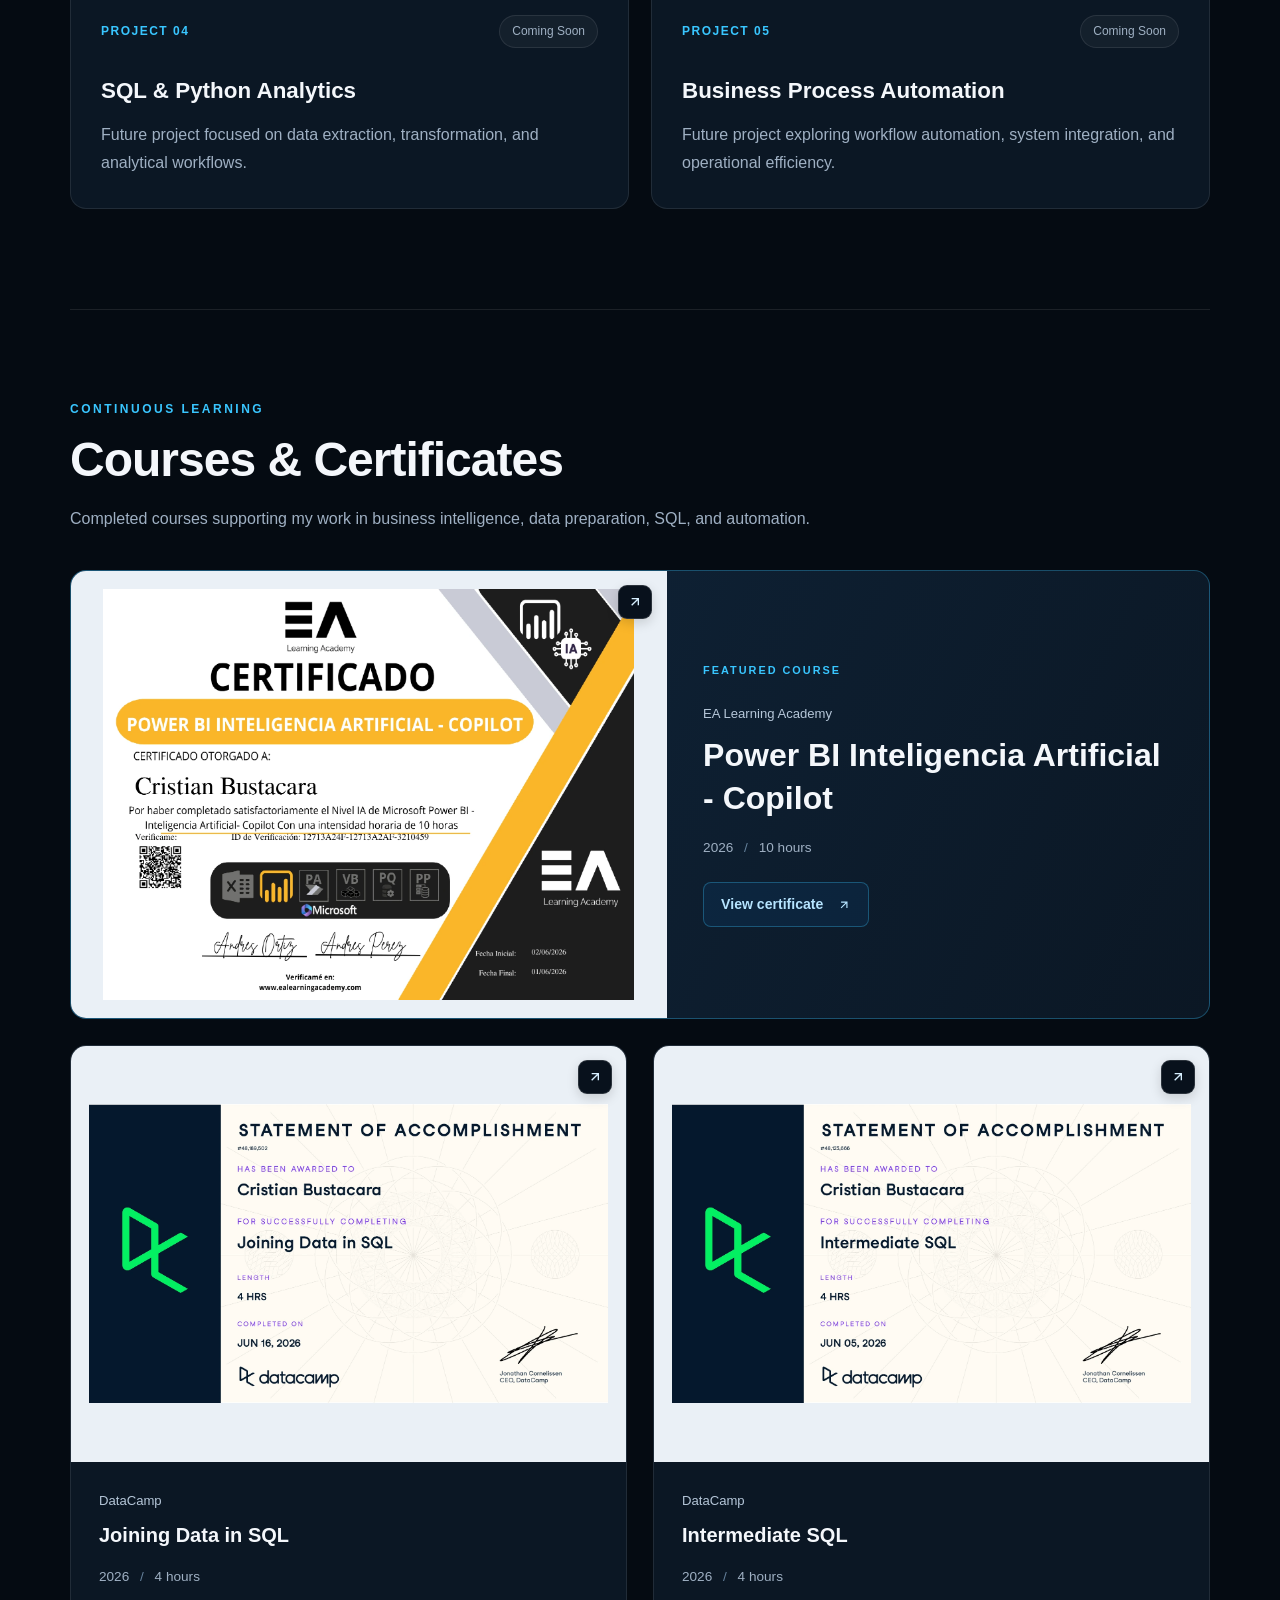
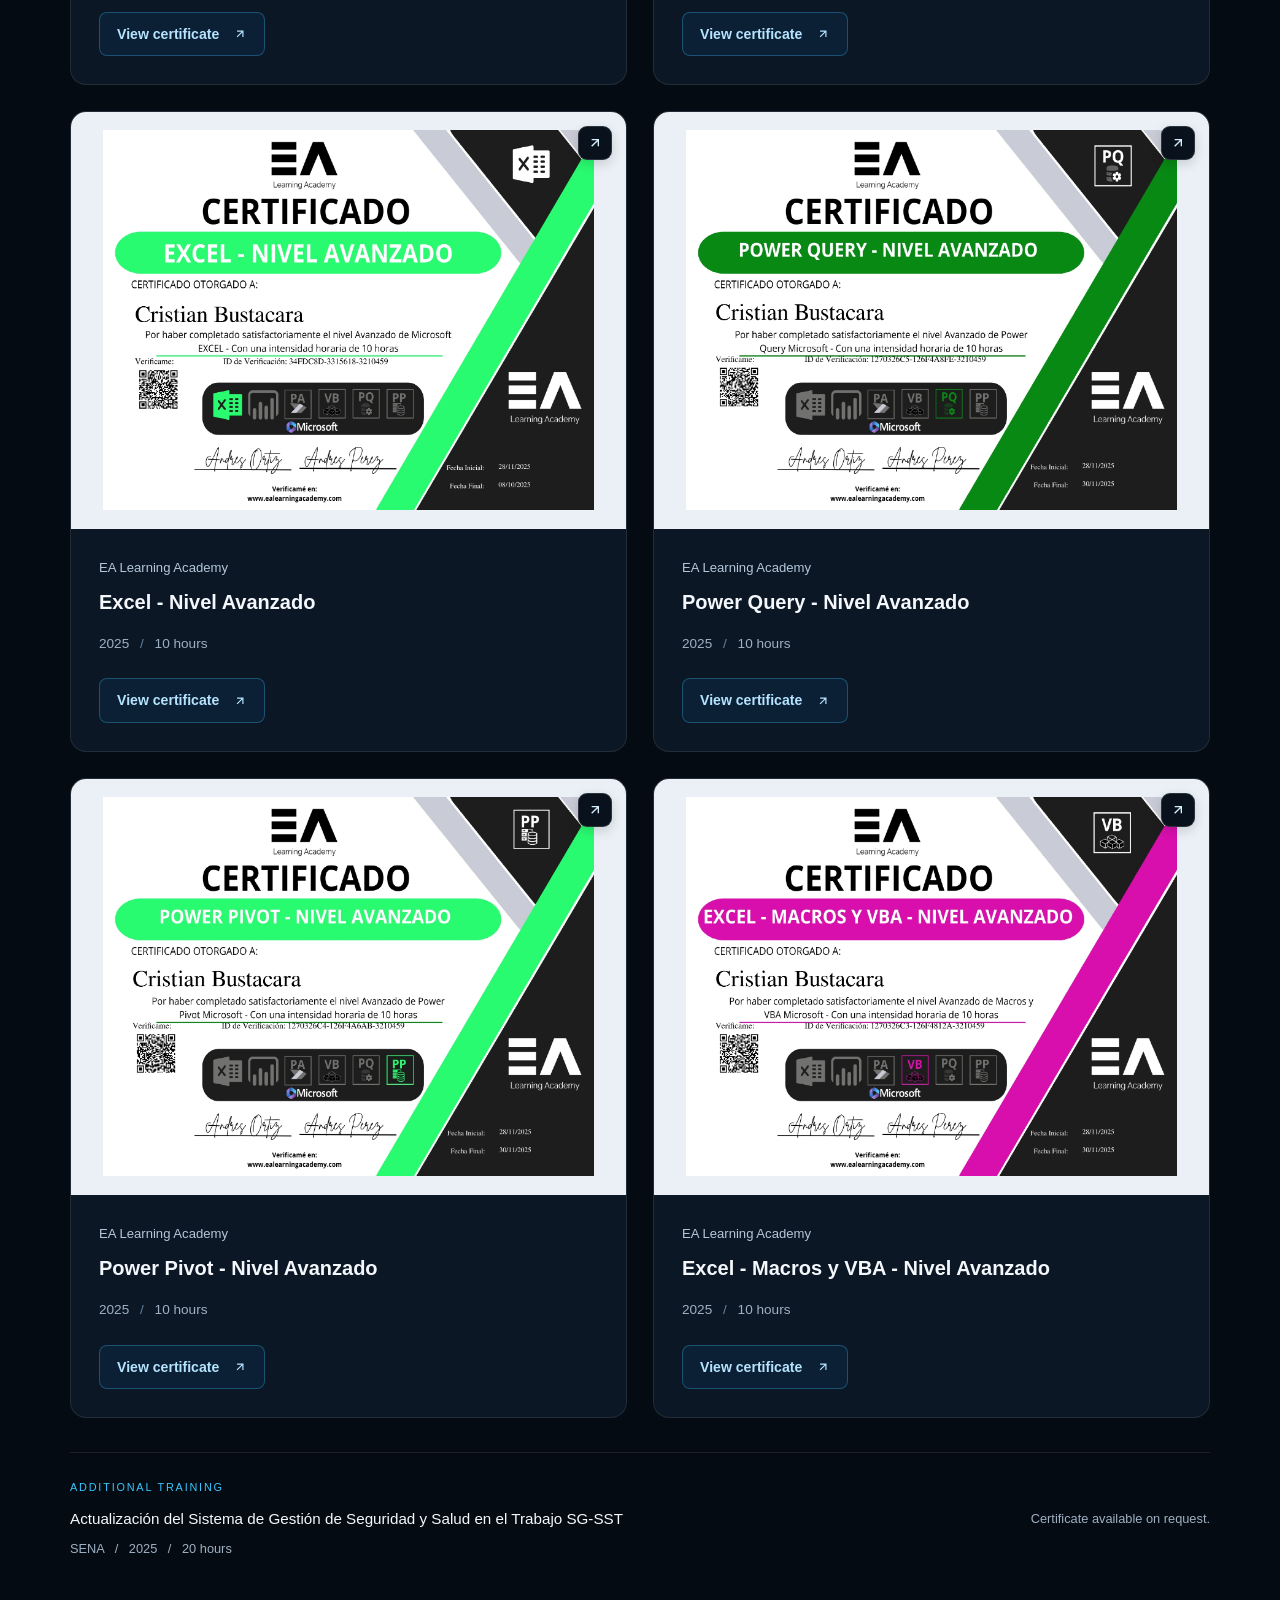
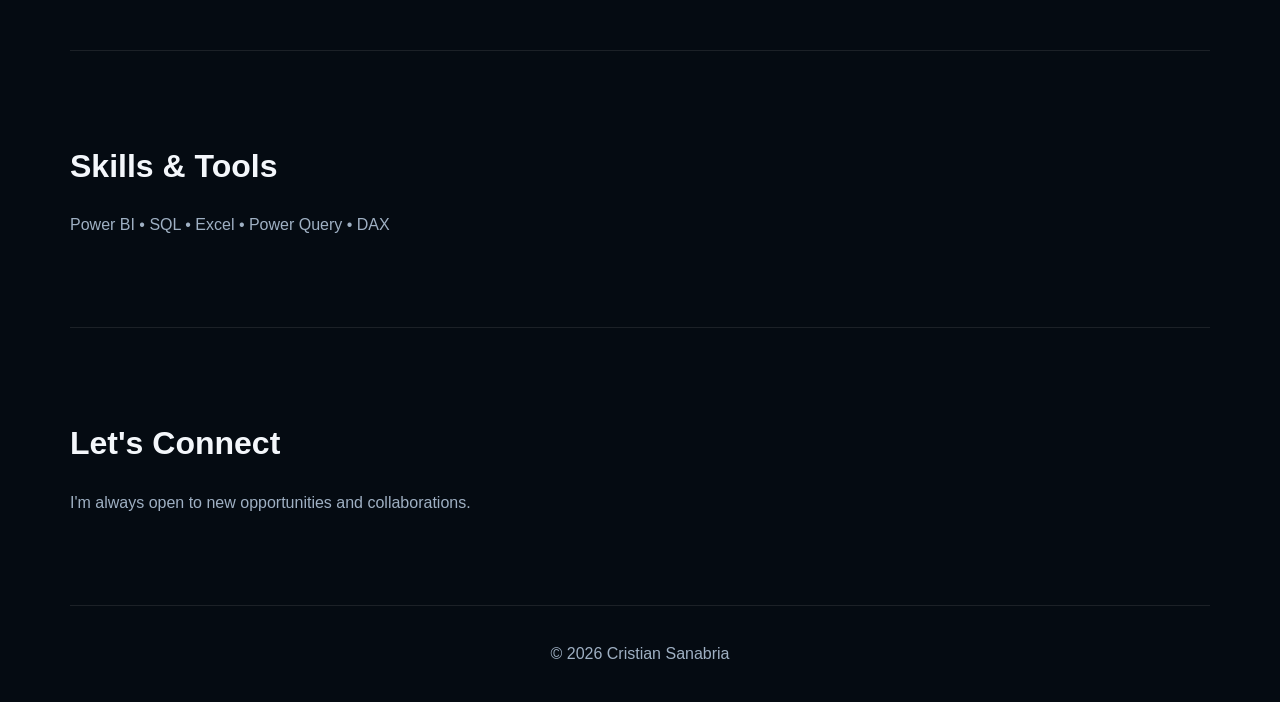
==== commit 75f8ab97: "Update index.html" ====
--- a/index.html
+++ b/index.html
@@ -296,81 +296,109 @@
     <p class="certifications-intro">Completed courses supporting my work in business intelligence, data preparation, SQL, and automation.</p>
   </div>
   <div class="credentials-grid">
-    <article class="credential-card credential-featured">
-      <span class="credential-icon" aria-hidden="true">BI</span>
-      <div class="credential-body">
+        <article class="credential-card credential-featured">
+      <a class="credential-preview" href="certificates/power-bi-ia-copilot.pdf" target="_blank" rel="noopener noreferrer" aria-label="Open certificate: Power BI Inteligencia Artificial - Copilot (PDF, opens in a new tab)">
+        <img src="certificate-images/power-bi-ia-copilot.webp" alt="Certificate of completion: Power BI Inteligencia Artificial - Copilot" width="1600" height="1237" loading="lazy" decoding="async">
+        <span class="credential-open" aria-hidden="true"><svg aria-hidden="true" width="16" height="16" viewBox="0 0 24 24" fill="none" stroke="currentColor" stroke-width="2"><path d="M7 17 17 7M7 7h10v10"/></svg></span>
+      </a>
+      <div class="credential-content">
+        <p class="credential-category">FEATURED COURSE</p>
         <p class="credential-issuer">EA Learning Academy</p>
         <h3 lang="es">Power BI Inteligencia Artificial - Copilot</h3>
         <p class="credential-meta"><time datetime="2026">2026</time><span aria-hidden="true"> / </span>10 hours</p>
-      </div>
-      <a class="credential-link" href="certificates/power-bi-ia-copilot.pdf" target="_blank" rel="noopener noreferrer"
+        <a class="credential-link" href="certificates/power-bi-ia-copilot.pdf" target="_blank" rel="noopener noreferrer"
          aria-label="View certificate: Power BI Inteligencia Artificial - Copilot (PDF, opens in a new tab)">View certificate <svg aria-hidden="true" width="14" height="14" viewBox="0 0 24 24" fill="none" stroke="currentColor" stroke-width="2"><path d="M7 17 17 7M7 7h10v10"/></svg></a>
-    </article>
-
-    <article class="credential-card">
-      <span class="credential-icon" aria-hidden="true">SQL</span>
-      <div class="credential-body">
+      </div>
+    </article>
+
+        <article class="credential-card">
+      <a class="credential-preview" href="certificates/joining-data-in-sql.pdf" target="_blank" rel="noopener noreferrer" aria-label="Open certificate: Joining Data in SQL (PDF, opens in a new tab)">
+        <img src="certificate-images/joining-data-in-sql.webp" alt="Certificate of completion: Joining Data in SQL" width="1600" height="923" loading="lazy" decoding="async">
+        <span class="credential-open" aria-hidden="true"><svg aria-hidden="true" width="16" height="16" viewBox="0 0 24 24" fill="none" stroke="currentColor" stroke-width="2"><path d="M7 17 17 7M7 7h10v10"/></svg></span>
+      </a>
+      <div class="credential-content">
+        
         <p class="credential-issuer">DataCamp</p>
         <h3>Joining Data in SQL</h3>
         <p class="credential-meta"><time datetime="2026">2026</time><span aria-hidden="true"> / </span>4 hours</p>
-      </div>
-      <a class="credential-link" href="certificates/joining-data-in-sql.pdf" target="_blank" rel="noopener noreferrer"
+        <a class="credential-link" href="certificates/joining-data-in-sql.pdf" target="_blank" rel="noopener noreferrer"
          aria-label="View certificate: Joining Data in SQL (PDF, opens in a new tab)">View certificate <svg aria-hidden="true" width="14" height="14" viewBox="0 0 24 24" fill="none" stroke="currentColor" stroke-width="2"><path d="M7 17 17 7M7 7h10v10"/></svg></a>
-    </article>
-
-    <article class="credential-card">
-      <span class="credential-icon" aria-hidden="true">SQL</span>
-      <div class="credential-body">
+      </div>
+    </article>
+
+        <article class="credential-card">
+      <a class="credential-preview" href="certificates/intermediate-sql.pdf" target="_blank" rel="noopener noreferrer" aria-label="Open certificate: Intermediate SQL (PDF, opens in a new tab)">
+        <img src="certificate-images/intermediate-sql.webp" alt="Certificate of completion: Intermediate SQL" width="1600" height="923" loading="lazy" decoding="async">
+        <span class="credential-open" aria-hidden="true"><svg aria-hidden="true" width="16" height="16" viewBox="0 0 24 24" fill="none" stroke="currentColor" stroke-width="2"><path d="M7 17 17 7M7 7h10v10"/></svg></span>
+      </a>
+      <div class="credential-content">
+        
         <p class="credential-issuer">DataCamp</p>
         <h3>Intermediate SQL</h3>
         <p class="credential-meta"><time datetime="2026">2026</time><span aria-hidden="true"> / </span>4 hours</p>
-      </div>
-      <a class="credential-link" href="certificates/intermediate-sql.pdf" target="_blank" rel="noopener noreferrer"
+        <a class="credential-link" href="certificates/intermediate-sql.pdf" target="_blank" rel="noopener noreferrer"
          aria-label="View certificate: Intermediate SQL (PDF, opens in a new tab)">View certificate <svg aria-hidden="true" width="14" height="14" viewBox="0 0 24 24" fill="none" stroke="currentColor" stroke-width="2"><path d="M7 17 17 7M7 7h10v10"/></svg></a>
-    </article>
-
-    <article class="credential-card">
-      <span class="credential-icon" aria-hidden="true">XLS</span>
-      <div class="credential-body">
+      </div>
+    </article>
+
+        <article class="credential-card">
+      <a class="credential-preview" href="certificates/excel-avanzado.pdf" target="_blank" rel="noopener noreferrer" aria-label="Open certificate: Excel - Nivel Avanzado (PDF, opens in a new tab)">
+        <img src="certificate-images/excel-avanzado.webp" alt="Certificate of completion: Excel - Nivel Avanzado" width="1600" height="1237" loading="lazy" decoding="async">
+        <span class="credential-open" aria-hidden="true"><svg aria-hidden="true" width="16" height="16" viewBox="0 0 24 24" fill="none" stroke="currentColor" stroke-width="2"><path d="M7 17 17 7M7 7h10v10"/></svg></span>
+      </a>
+      <div class="credential-content">
+        
         <p class="credential-issuer">EA Learning Academy</p>
         <h3 lang="es">Excel - Nivel Avanzado</h3>
         <p class="credential-meta"><time datetime="2025">2025</time><span aria-hidden="true"> / </span>10 hours</p>
-      </div>
-      <a class="credential-link" href="certificates/excel-avanzado.pdf" target="_blank" rel="noopener noreferrer"
+        <a class="credential-link" href="certificates/excel-avanzado.pdf" target="_blank" rel="noopener noreferrer"
          aria-label="View certificate: Excel - Nivel Avanzado (PDF, opens in a new tab)">View certificate <svg aria-hidden="true" width="14" height="14" viewBox="0 0 24 24" fill="none" stroke="currentColor" stroke-width="2"><path d="M7 17 17 7M7 7h10v10"/></svg></a>
-    </article>
-
-    <article class="credential-card">
-      <span class="credential-icon" aria-hidden="true">PQ</span>
-      <div class="credential-body">
+      </div>
+    </article>
+
+        <article class="credential-card">
+      <a class="credential-preview" href="certificates/power-query-avanzado.pdf" target="_blank" rel="noopener noreferrer" aria-label="Open certificate: Power Query - Nivel Avanzado (PDF, opens in a new tab)">
+        <img src="certificate-images/power-query-avanzado.webp" alt="Certificate of completion: Power Query - Nivel Avanzado" width="1600" height="1237" loading="lazy" decoding="async">
+        <span class="credential-open" aria-hidden="true"><svg aria-hidden="true" width="16" height="16" viewBox="0 0 24 24" fill="none" stroke="currentColor" stroke-width="2"><path d="M7 17 17 7M7 7h10v10"/></svg></span>
+      </a>
+      <div class="credential-content">
+        
         <p class="credential-issuer">EA Learning Academy</p>
         <h3 lang="es">Power Query - Nivel Avanzado</h3>
         <p class="credential-meta"><time datetime="2025">2025</time><span aria-hidden="true"> / </span>10 hours</p>
-      </div>
-      <a class="credential-link" href="certificates/power-query-avanzado.pdf" target="_blank" rel="noopener noreferrer"
+        <a class="credential-link" href="certificates/power-query-avanzado.pdf" target="_blank" rel="noopener noreferrer"
          aria-label="View certificate: Power Query - Nivel Avanzado (PDF, opens in a new tab)">View certificate <svg aria-hidden="true" width="14" height="14" viewBox="0 0 24 24" fill="none" stroke="currentColor" stroke-width="2"><path d="M7 17 17 7M7 7h10v10"/></svg></a>
-    </article>
-
-    <article class="credential-card">
-      <span class="credential-icon" aria-hidden="true">PP</span>
-      <div class="credential-body">
+      </div>
+    </article>
+
+        <article class="credential-card">
+      <a class="credential-preview" href="certificates/power-pivot-avanzado.pdf" target="_blank" rel="noopener noreferrer" aria-label="Open certificate: Power Pivot - Nivel Avanzado (PDF, opens in a new tab)">
+        <img src="certificate-images/power-pivot-avanzado.webp" alt="Certificate of completion: Power Pivot - Nivel Avanzado" width="1600" height="1237" loading="lazy" decoding="async">
+        <span class="credential-open" aria-hidden="true"><svg aria-hidden="true" width="16" height="16" viewBox="0 0 24 24" fill="none" stroke="currentColor" stroke-width="2"><path d="M7 17 17 7M7 7h10v10"/></svg></span>
+      </a>
+      <div class="credential-content">
+        
         <p class="credential-issuer">EA Learning Academy</p>
         <h3 lang="es">Power Pivot - Nivel Avanzado</h3>
         <p class="credential-meta"><time datetime="2025">2025</time><span aria-hidden="true"> / </span>10 hours</p>
-      </div>
-      <a class="credential-link" href="certificates/power-pivot-avanzado.pdf" target="_blank" rel="noopener noreferrer"
+        <a class="credential-link" href="certificates/power-pivot-avanzado.pdf" target="_blank" rel="noopener noreferrer"
          aria-label="View certificate: Power Pivot - Nivel Avanzado (PDF, opens in a new tab)">View certificate <svg aria-hidden="true" width="14" height="14" viewBox="0 0 24 24" fill="none" stroke="currentColor" stroke-width="2"><path d="M7 17 17 7M7 7h10v10"/></svg></a>
-    </article>
-
-    <article class="credential-card">
-      <span class="credential-icon" aria-hidden="true">VBA</span>
-      <div class="credential-body">
+      </div>
+    </article>
+
+        <article class="credential-card">
+      <a class="credential-preview" href="certificates/excel-macros-vba-avanzado.pdf" target="_blank" rel="noopener noreferrer" aria-label="Open certificate: Excel - Macros y VBA - Nivel Avanzado (PDF, opens in a new tab)">
+        <img src="certificate-images/excel-macros-vba-avanzado.webp" alt="Certificate of completion: Excel - Macros y VBA - Nivel Avanzado" width="1600" height="1237" loading="lazy" decoding="async">
+        <span class="credential-open" aria-hidden="true"><svg aria-hidden="true" width="16" height="16" viewBox="0 0 24 24" fill="none" stroke="currentColor" stroke-width="2"><path d="M7 17 17 7M7 7h10v10"/></svg></span>
+      </a>
+      <div class="credential-content">
+        
         <p class="credential-issuer">EA Learning Academy</p>
         <h3 lang="es">Excel - Macros y VBA - Nivel Avanzado</h3>
         <p class="credential-meta"><time datetime="2025">2025</time><span aria-hidden="true"> / </span>10 hours</p>
-      </div>
-      <a class="credential-link" href="certificates/excel-macros-vba-avanzado.pdf" target="_blank" rel="noopener noreferrer"
+        <a class="credential-link" href="certificates/excel-macros-vba-avanzado.pdf" target="_blank" rel="noopener noreferrer"
          aria-label="View certificate: Excel - Macros y VBA - Nivel Avanzado (PDF, opens in a new tab)">View certificate <svg aria-hidden="true" width="14" height="14" viewBox="0 0 24 24" fill="none" stroke="currentColor" stroke-width="2"><path d="M7 17 17 7M7 7h10v10"/></svg></a>
+      </div>
     </article>
   </div>
   <div class="complementary-training">
--- a/style.css
+++ b/style.css
@@ -1,5 +1,5 @@
 /* =========================
-   CRISTIAN SANABRIA
+   CRISTIAN SANABRIA BUSTACARA
    DATA ANALYST PORTFOLIO
    ========================= */
 
@@ -832,49 +832,76 @@
 }
 .certifications-intro { line-height: 1.8; }
 .credentials-grid {
-  display: grid; grid-template-columns: repeat(3, minmax(0, 1fr)); gap: 20px;
+  display: grid;
+  grid-template-columns: repeat(2, minmax(0, 1fr));
+  gap: 26px;
 }
 .credential-card {
+  display: flex; flex-direction: column; min-width: 0;
+  border: 1px solid var(--border); border-radius: 16px;
+  overflow: hidden; background: var(--card);
+  transition: border-color .2s ease, transform .2s ease, box-shadow .2s ease;
+}
+.credential-card:hover {
+  border-color: rgba(57,198,255,.45);
+  transform: translateY(-4px);
+  box-shadow: 0 18px 44px rgba(0,0,0,.2);
+}
+.credential-preview {
+  position: relative; display: block; width: 100%; aspect-ratio: 4 / 3;
+  overflow: hidden; background: #eaf0f6; border-bottom: 1px solid var(--border);
+}
+.credential-preview img {
+  display: block; width: 100%; height: 100%; object-fit: contain;
+  padding: 18px; transition: transform .3s ease;
+}
+.credential-preview:hover img { transform: scale(1.025); }
+.credential-open {
+  position: absolute; display: flex; align-items: center; justify-content: center;
+  right: 14px; top: 14px; width: 34px; height: 34px;
+  border-radius: 9px; background: #08111c; color: #d6efff;
+  border: 1px solid rgba(255,255,255,.14);
+  box-shadow: 0 4px 12px rgba(0,0,0,.15); pointer-events: none;
+}
+.credential-content {
   display: flex; flex-direction: column; align-items: flex-start;
-  min-width: 0; padding: 26px; border: 1px solid var(--border);
-  border-radius: 16px; background: var(--card);
-  transition: border-color .2s ease, transform .2s ease;
-}
-.credential-card:hover { border-color: rgba(57,198,255,.45); transform: translateY(-3px); }
-.credential-icon {
-  display: inline-flex; justify-content: center; align-items: center;
-  width: 48px; height: 48px; margin-bottom: 22px; border-radius: 12px;
-  border: 1px solid rgba(57,198,255,.25); background: rgba(22,140,255,.1);
-  color: var(--cyan); font-size: .85rem; font-weight: 700; letter-spacing: .5px;
-  flex-shrink: 0;
-}
-.credential-body { flex: 1; min-width: 0; }
-#certifications .credential-issuer { color: #b6c7d9; font-size: .8rem; margin-bottom: 8px; }
+  flex: 1; padding: 28px; min-width: 0;
+}
+#certifications .credential-category {
+  color: var(--cyan); font-size: .68rem; letter-spacing: 2px;
+  font-weight: 700; margin-bottom: 24px;
+}
+#certifications .credential-issuer {
+  color: #b6c7d9; font-size: .82rem; margin-bottom: 10px;
+}
 #certifications .credential-card h3 {
-  font-size: 1.15rem; line-height: 1.45; margin-bottom: 16px; overflow-wrap: anywhere;
-}
-#certifications .credential-meta { color: var(--muted); font-size: .85rem; }
+  font-size: 1.25rem; line-height: 1.45; margin-bottom: 16px;
+  overflow-wrap: anywhere;
+}
+#certifications .credential-meta { color: var(--muted); font-size: .85rem; margin-bottom: 24px; }
 .credential-meta span { padding: 0 7px; color: #64809b; }
 .credential-link {
-  display: inline-flex; align-items: center; justify-content: center; gap: 12px;
-  min-height: 44px; margin-top: 26px; color: #9bdaff; font-size: .9rem; font-weight: 700;
-  border-bottom: 1px solid rgba(57,198,255,.35);
-}
-.credential-link:hover { color: white; border-color: var(--cyan); }
+  display: inline-flex; align-items: center; justify-content: center; gap: 14px;
+  min-height: 44px; margin-top: auto; padding: 10px 17px;
+  color: #b6e4ff; font-size: .88rem; font-weight: 700;
+  border: 1px solid rgba(57,198,255,.3); border-radius: 8px;
+  background: rgba(22,140,255,.08); transition: background .2s ease, color .2s ease;
+}
+.credential-link:hover { color: #fff; background: rgba(22,140,255,.2); border-color: var(--cyan); }
 .credential-link:focus-visible, nav a:focus-visible {
-  outline: 3px solid var(--cyan); outline-offset: 5px; border-radius: 3px;
-}
+  outline: 3px solid var(--cyan); outline-offset: 4px; border-radius: 4px;
+}
+.credential-preview:focus-visible { outline: 4px solid #168cff; outline-offset: -4px; }
 .credential-featured {
-  grid-column: 1 / -1; flex-direction: row; align-items: center; gap: 26px; padding: 32px;
+  grid-column: 1 / -1; display: grid;
+  grid-template-columns: 1.1fr 1fr;
   background: linear-gradient(115deg, #10273e, var(--card));
   border-color: rgba(57,198,255,.3);
 }
-.credential-featured .credential-icon { margin-bottom: 0; width: 64px; height: 64px; font-size: 1.1rem; }
-#certifications .credential-featured h3 { font-size: clamp(1.25rem, 2.4vw, 1.65rem); margin-bottom: 8px; }
-.credential-featured .credential-link {
-  flex-shrink: 0; margin-top: 0; padding: 10px 18px;
-  border: 1px solid rgba(57,198,255,.35); border-radius: 8px;
-}
+.credential-featured .credential-preview { aspect-ratio: 4 / 3; border-bottom: 0; border-right: 1px solid var(--border); }
+.credential-featured .credential-content { justify-content: center; padding: 36px; }
+#certifications .credential-featured h3 { font-size: clamp(1.45rem, 2.6vw, 2rem); line-height: 1.35; }
+.credential-featured .credential-link { margin-top: 0; }
 .complementary-training {
   display: flex; align-items: center; justify-content: space-between; gap: 32px;
   padding: 26px 0 0; margin-top: 34px; border-top: 1px solid var(--border);
@@ -884,26 +911,25 @@
 .complementary-training p { font-size: .8rem; }
 .complementary-training p span { padding: 0 7px; }
 .complementary-note { flex-shrink: 0; }
-@media (max-width: 950px) {
-  .credentials-grid { grid-template-columns: repeat(2, minmax(0, 1fr)); }
-  .credential-featured { flex-wrap: wrap; }
-  .credential-featured .credential-body { flex-basis: calc(100% - 100px); }
-  .credential-featured .credential-link { margin-left: 90px; }
+@media (max-width: 850px) {
+  .credential-featured { grid-template-columns: 1fr 1fr; }
+  .credential-featured .credential-preview { height: 100%; min-height: 320px; }
+  .credential-featured .credential-content { padding: 26px; }
 }
 @media (max-width: 700px) {
   nav { gap: 22px; padding-top: 12px; padding-bottom: 12px; }
   nav > div:last-child { flex-wrap: wrap; justify-content: flex-end; gap: 8px 14px; }
   #certifications.certifications-section { padding: 70px 0; scroll-margin-top: 130px; }
+  .credentials-grid { grid-template-columns: 1fr; gap: 22px; }
+  .credential-featured { display: flex; }
+  .credential-featured .credential-preview { height: auto; min-height: 0; border-right: 0; border-bottom: 1px solid var(--border); }
+  .credential-content, .credential-featured .credential-content { padding: 24px; }
+  #certifications .credential-category { margin-bottom: 16px; }
+  #certifications .credential-featured h3 { font-size: 1.4rem; }
+  .credential-preview img { padding: 12px; }
   .complementary-training { flex-direction: column; align-items: flex-start; gap: 12px; }
 }
-@media (max-width: 560px) {
-  .credentials-grid { grid-template-columns: 1fr; }
-  .credential-card { padding: 24px; }
-  .credential-featured { flex-direction: column; align-items: flex-start; gap: 20px; }
-  .credential-featured .credential-body { flex-basis: auto; }
-  .credential-featured .credential-link { margin-left: 0; }
-}
 @media (prefers-reduced-motion: reduce) {
-  .credential-card { transition: none; }
-  .credential-card:hover { transform: none; }
-}
+  .credential-card, .credential-preview img, .credential-link { transition: none; }
+  .credential-card:hover, .credential-preview:hover img { transform: none; }
+}
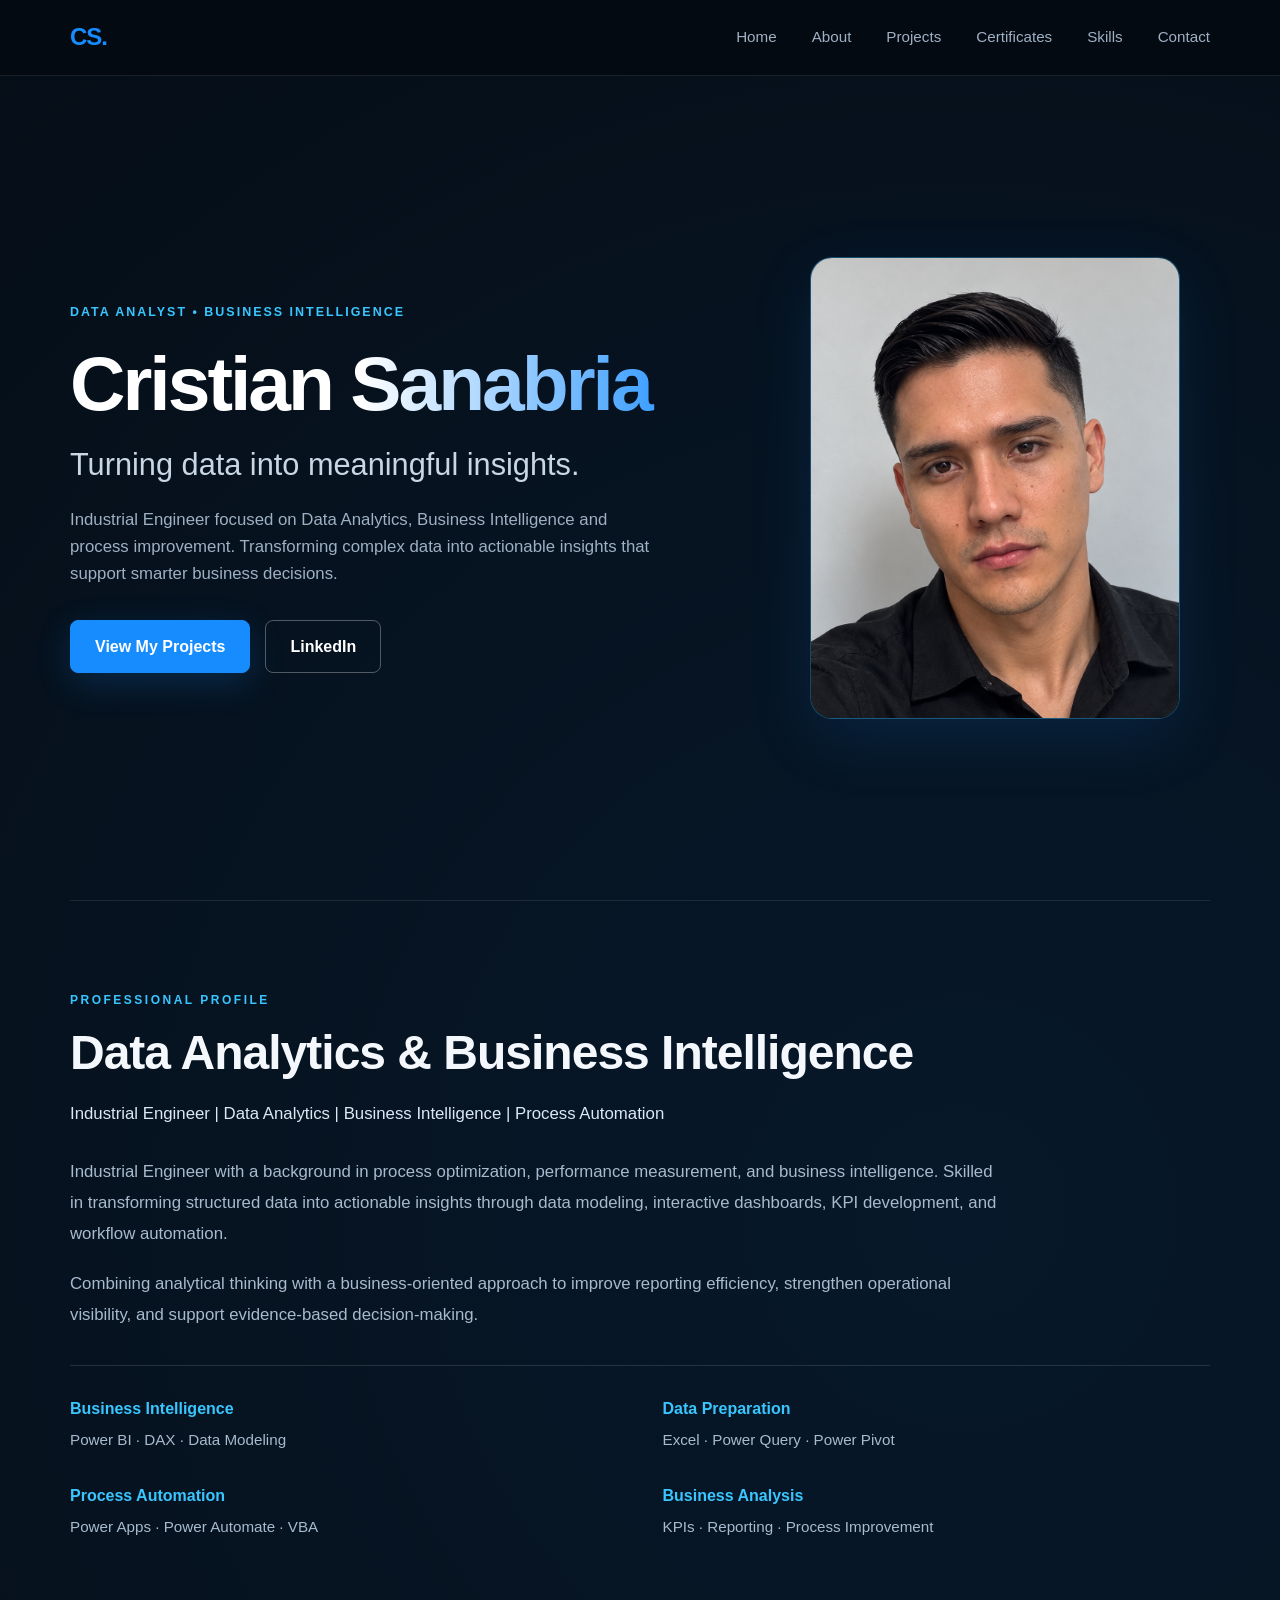
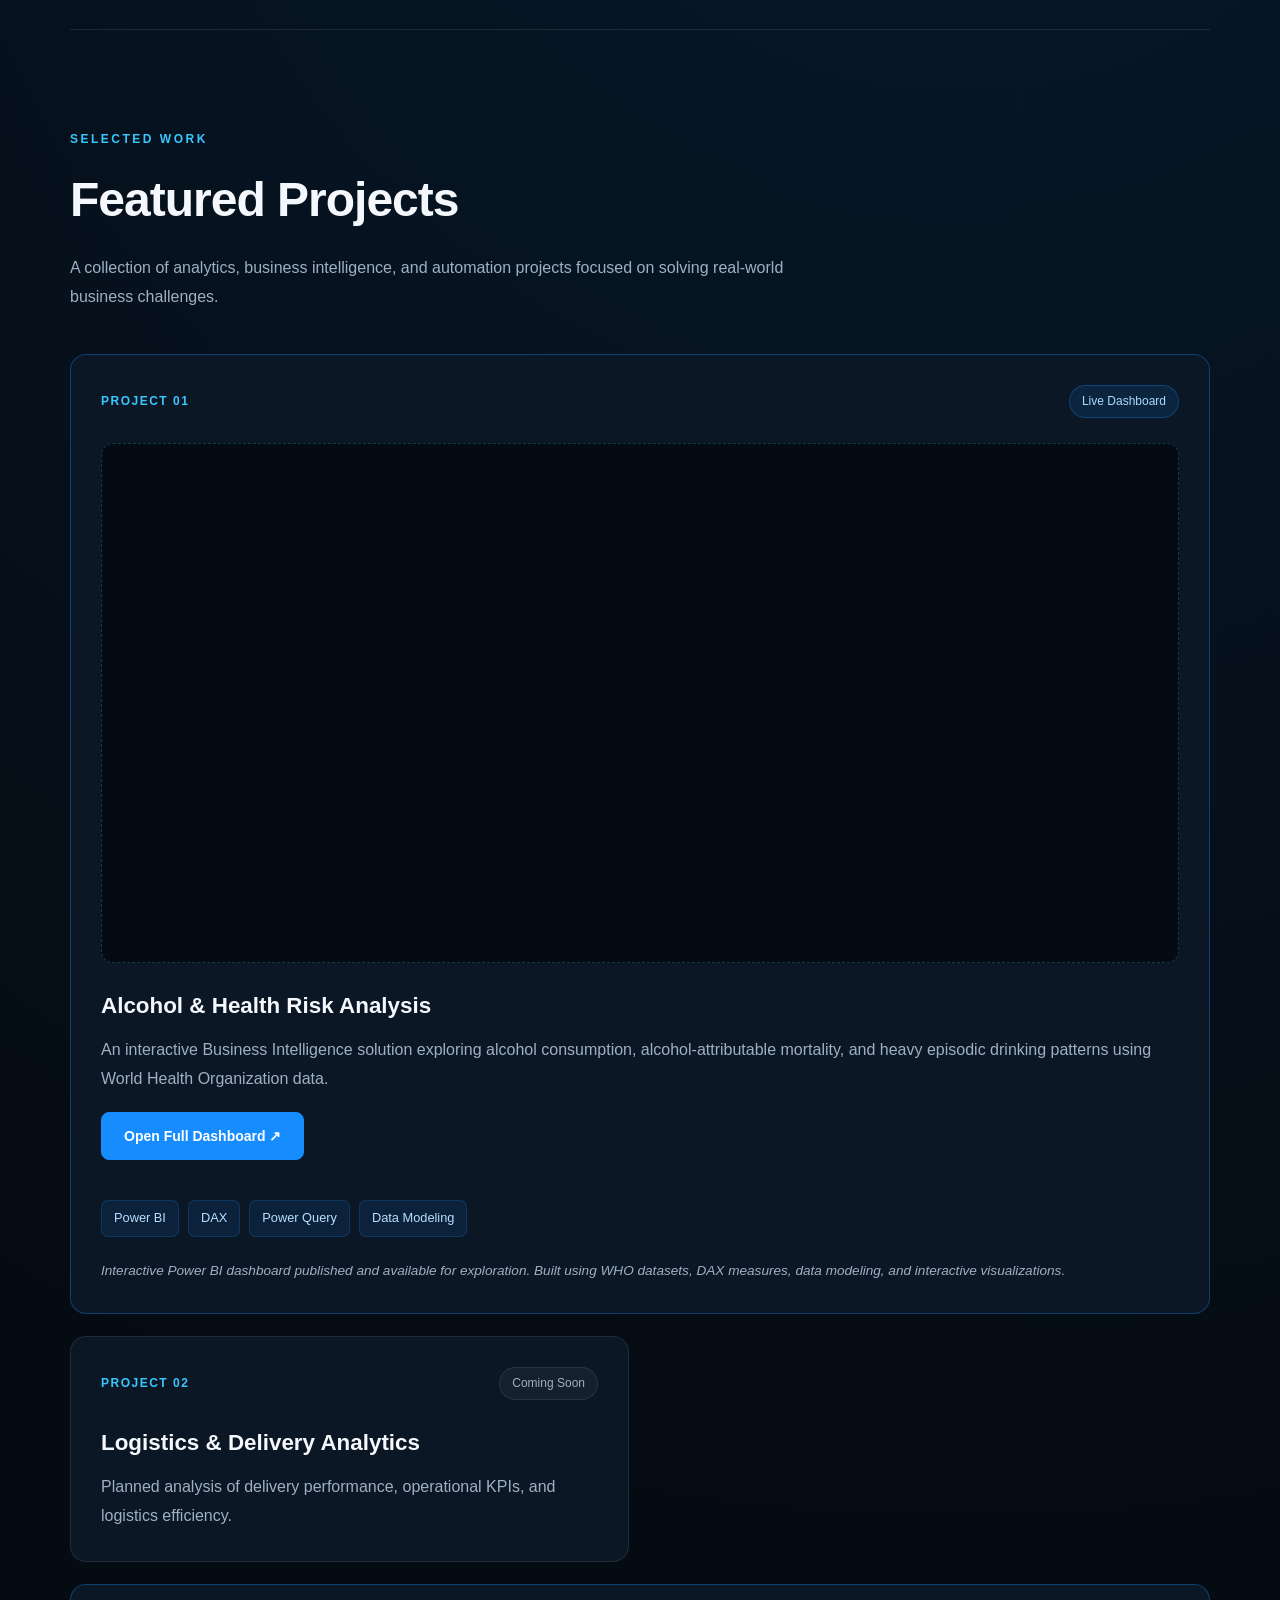
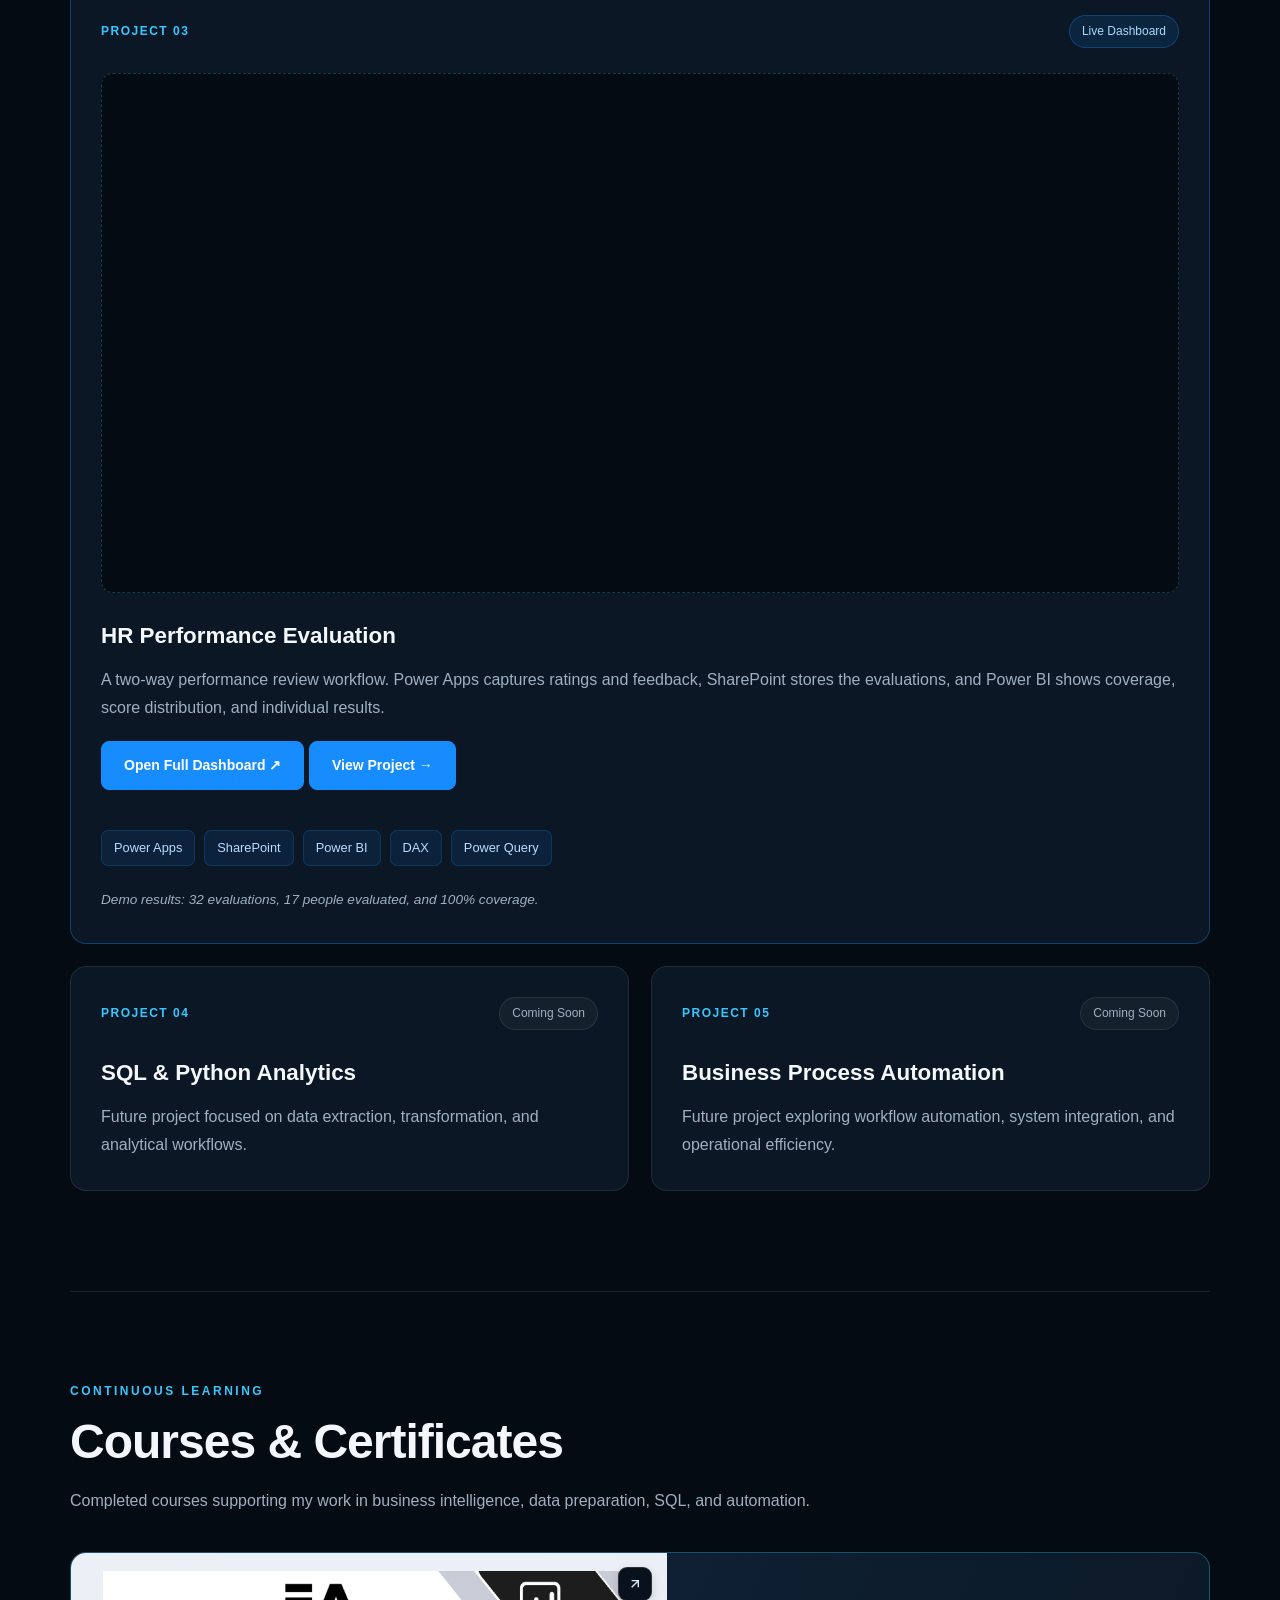
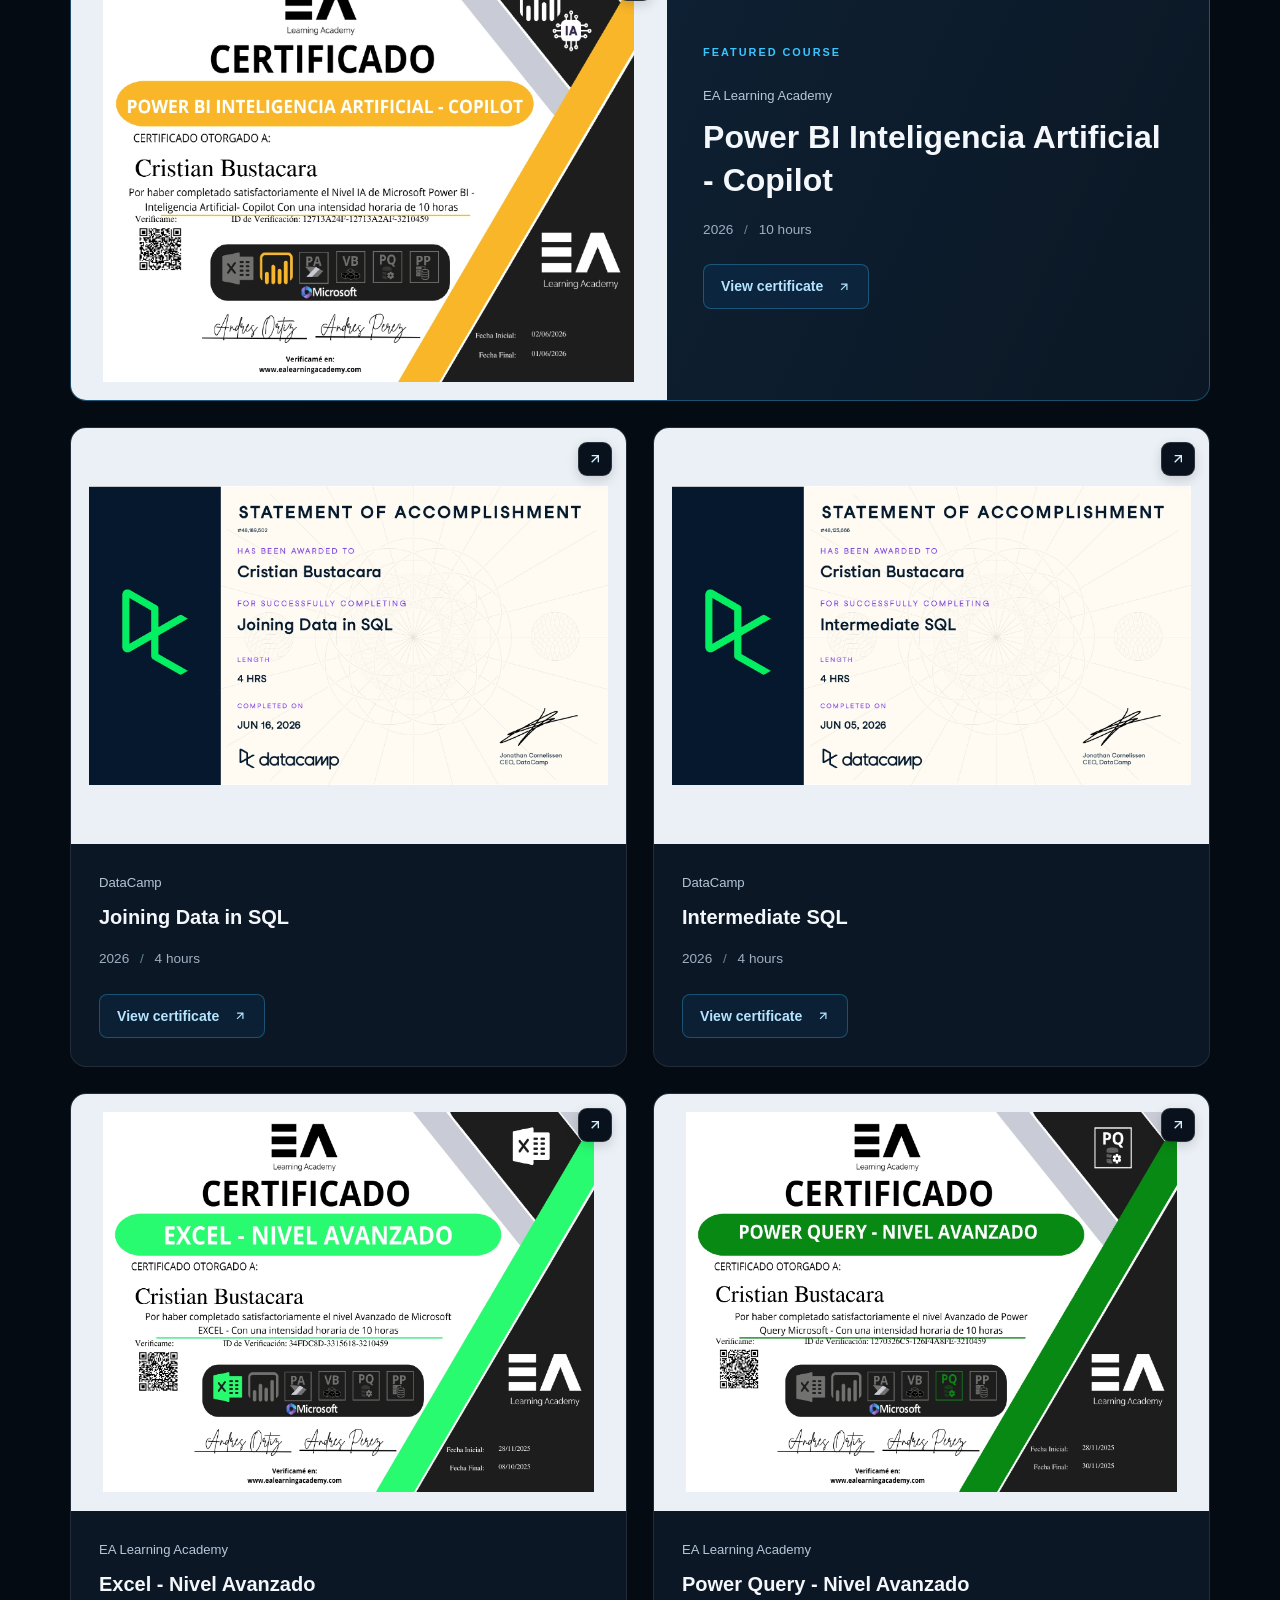
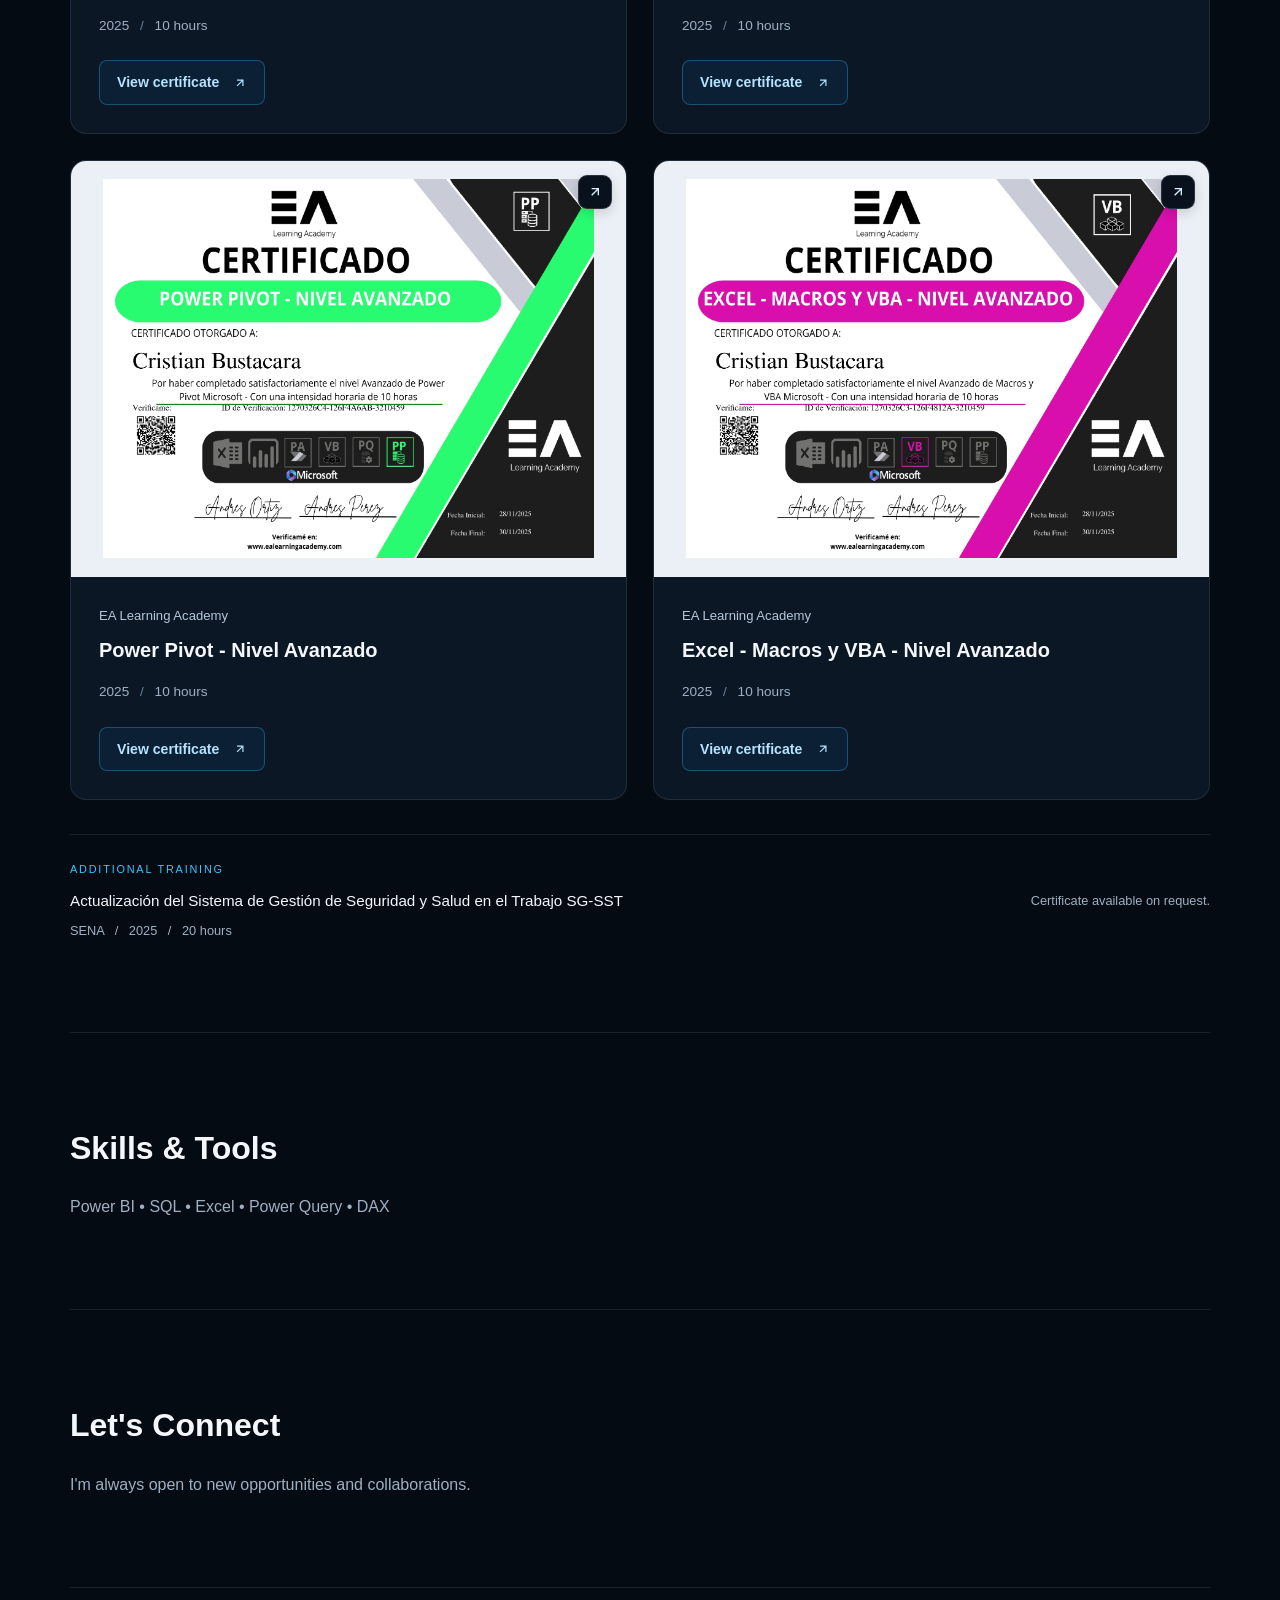
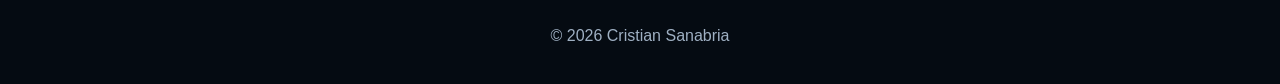
==== commit 9534db2a: "Update index.html" ====
--- a/index.html
+++ b/index.html
@@ -231,19 +231,52 @@
     </article>
 
     <!-- PROJECT 03 -->
-    <article class="project-card">
+    <article class="project-card featured-project">
 
       <div class="project-top">
         <span class="project-number">PROJECT 03</span>
-        <span class="project-status upcoming">Coming Soon</span>
-      </div>
-
-      <h3>Employee Performance Analytics</h3>
-
-      <p>
-        Planned analytics and automation solution
-        focused on employee performance measurement
-        and reporting workflows.
+        <span class="project-status">Live Dashboard</span>
+      </div>
+
+      <div class="project-visual powerbi-dashboard">
+        <iframe
+          title="HR Performance Evaluation"
+          src="https://app.powerbi.com/view?r=eyJrIjoiODBhODZjZmMtZjk0ZC00OTMyLThlZDQtZjdjNjE2MjNlNGU4IiwidCI6IjJlYzk4MWZiLTkyODMtNDNhMC05YTM5LTMzMzJmYzU0ZDc3NCIsImMiOjR9"
+          width="100%"
+          height="450"
+          style="border: 0; display: block; max-width: 800px; margin: 0 auto;"
+          loading="lazy"
+          allowfullscreen>
+        </iframe>
+      </div>
+
+      <h3>HR Performance Evaluation</h3>
+
+      <p>
+        A two-way performance review workflow. Power Apps captures ratings and
+        feedback, SharePoint stores the evaluations, and Power BI shows coverage,
+        score distribution, and individual results.
+      </p>
+
+      <a href="https://app.powerbi.com/view?r=eyJrIjoiODBhODZjZmMtZjk0ZC00OTMyLThlZDQtZjdjNjE2MjNlNGU4IiwidCI6IjJlYzk4MWZiLTkyODMtNDNhMC05YTM5LTMzMzJmYzU0ZDc3NCIsImMiOjR9"
+         target="_blank" rel="noopener noreferrer" class="dashboard-link">
+        Open Full Dashboard ↗
+      </a>
+
+      <a href="hr-performance-evaluation.html" class="dashboard-link">
+        View Project &rarr;
+      </a>
+
+      <div class="project-tags">
+        <span>Power Apps</span>
+        <span>SharePoint</span>
+        <span>Power BI</span>
+        <span>DAX</span>
+        <span>Power Query</span>
+      </div>
+
+      <p class="project-note">
+        Demo results: 32 evaluations, 17 people evaluated, and 100% coverage.
       </p>
 
     </article>
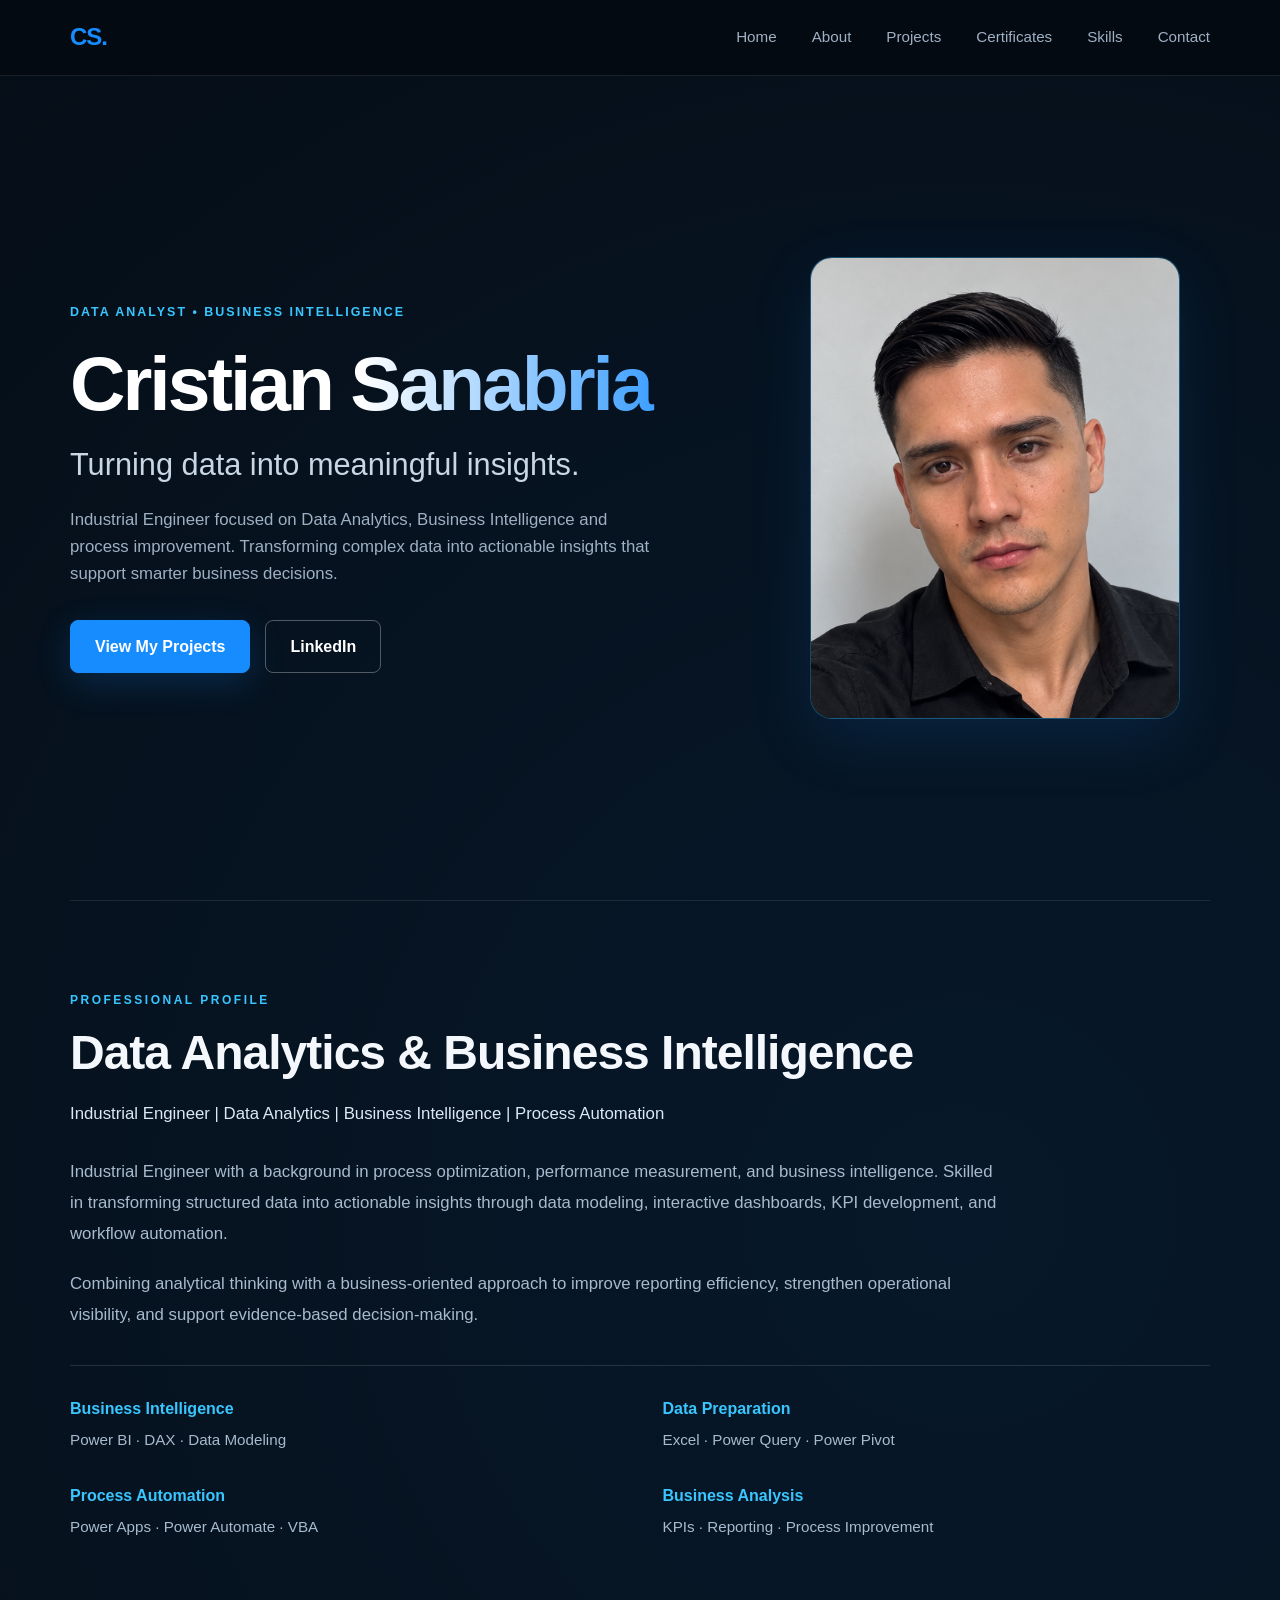
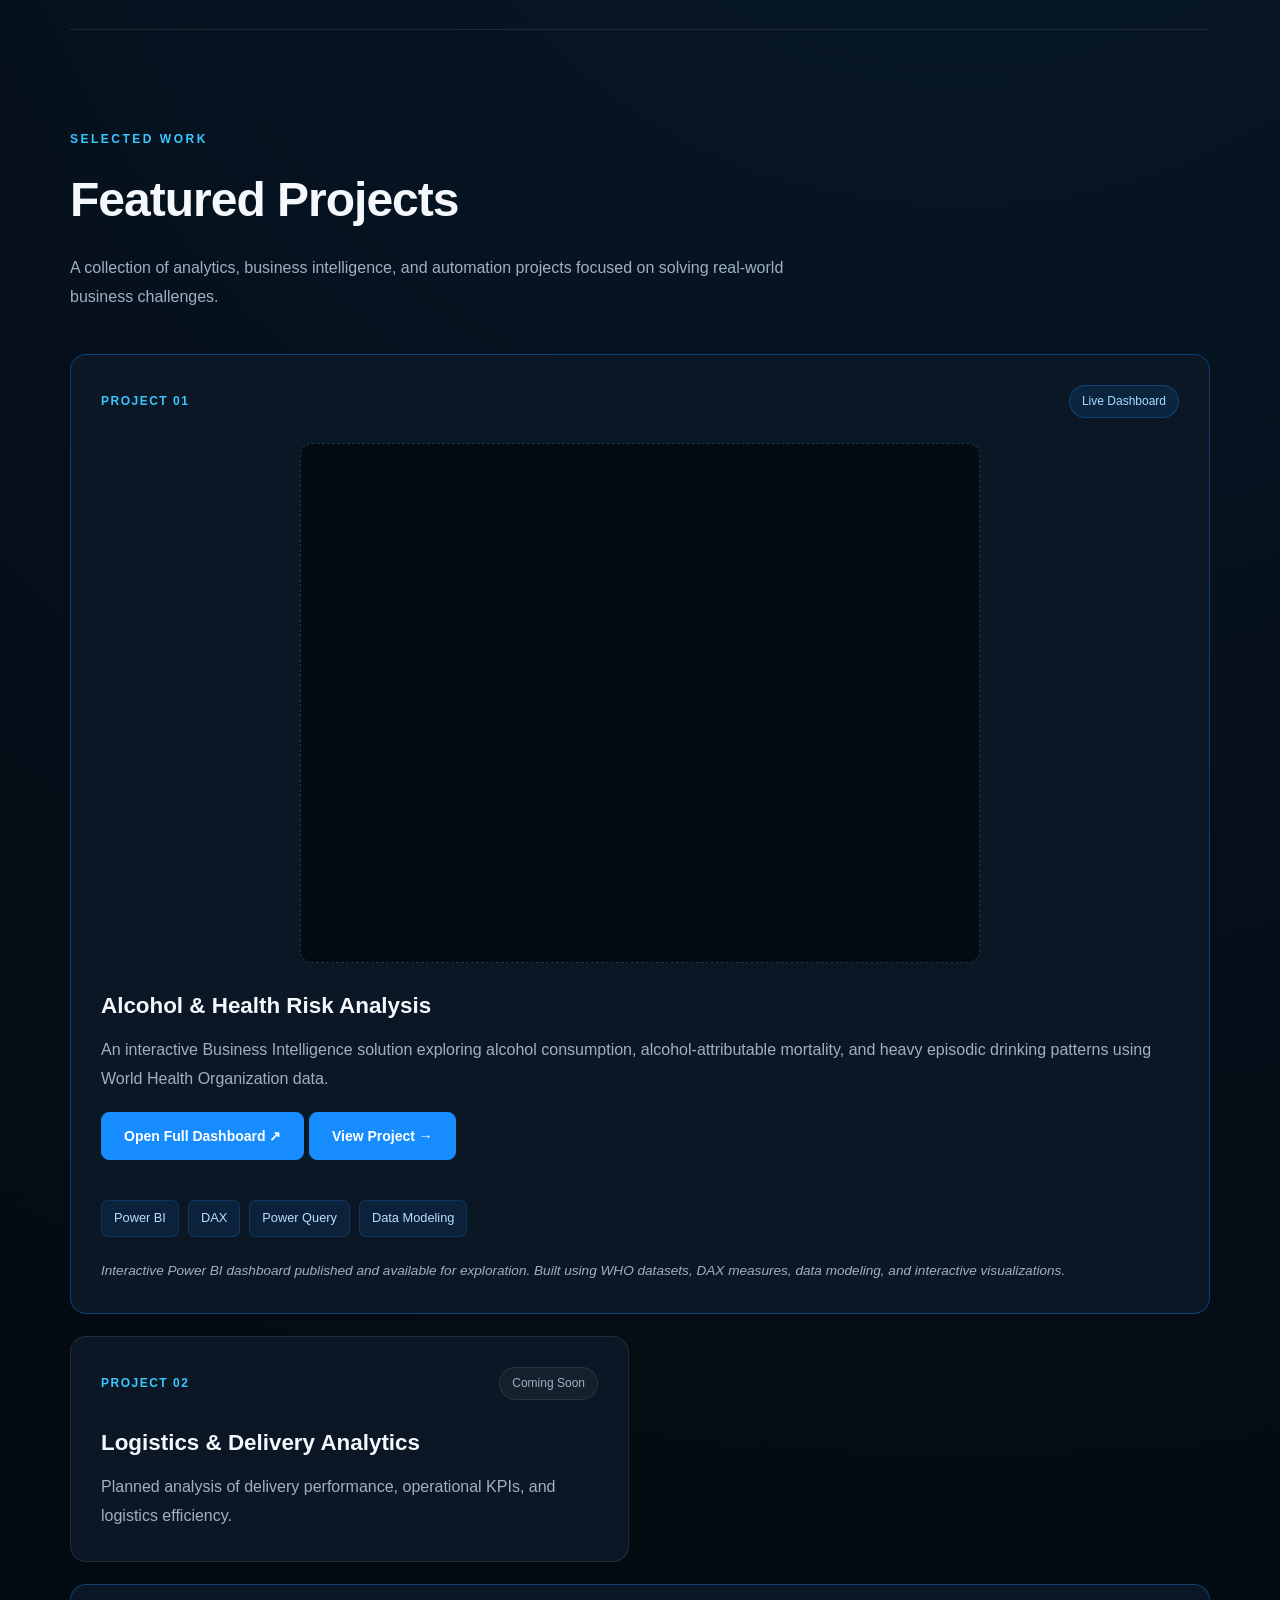
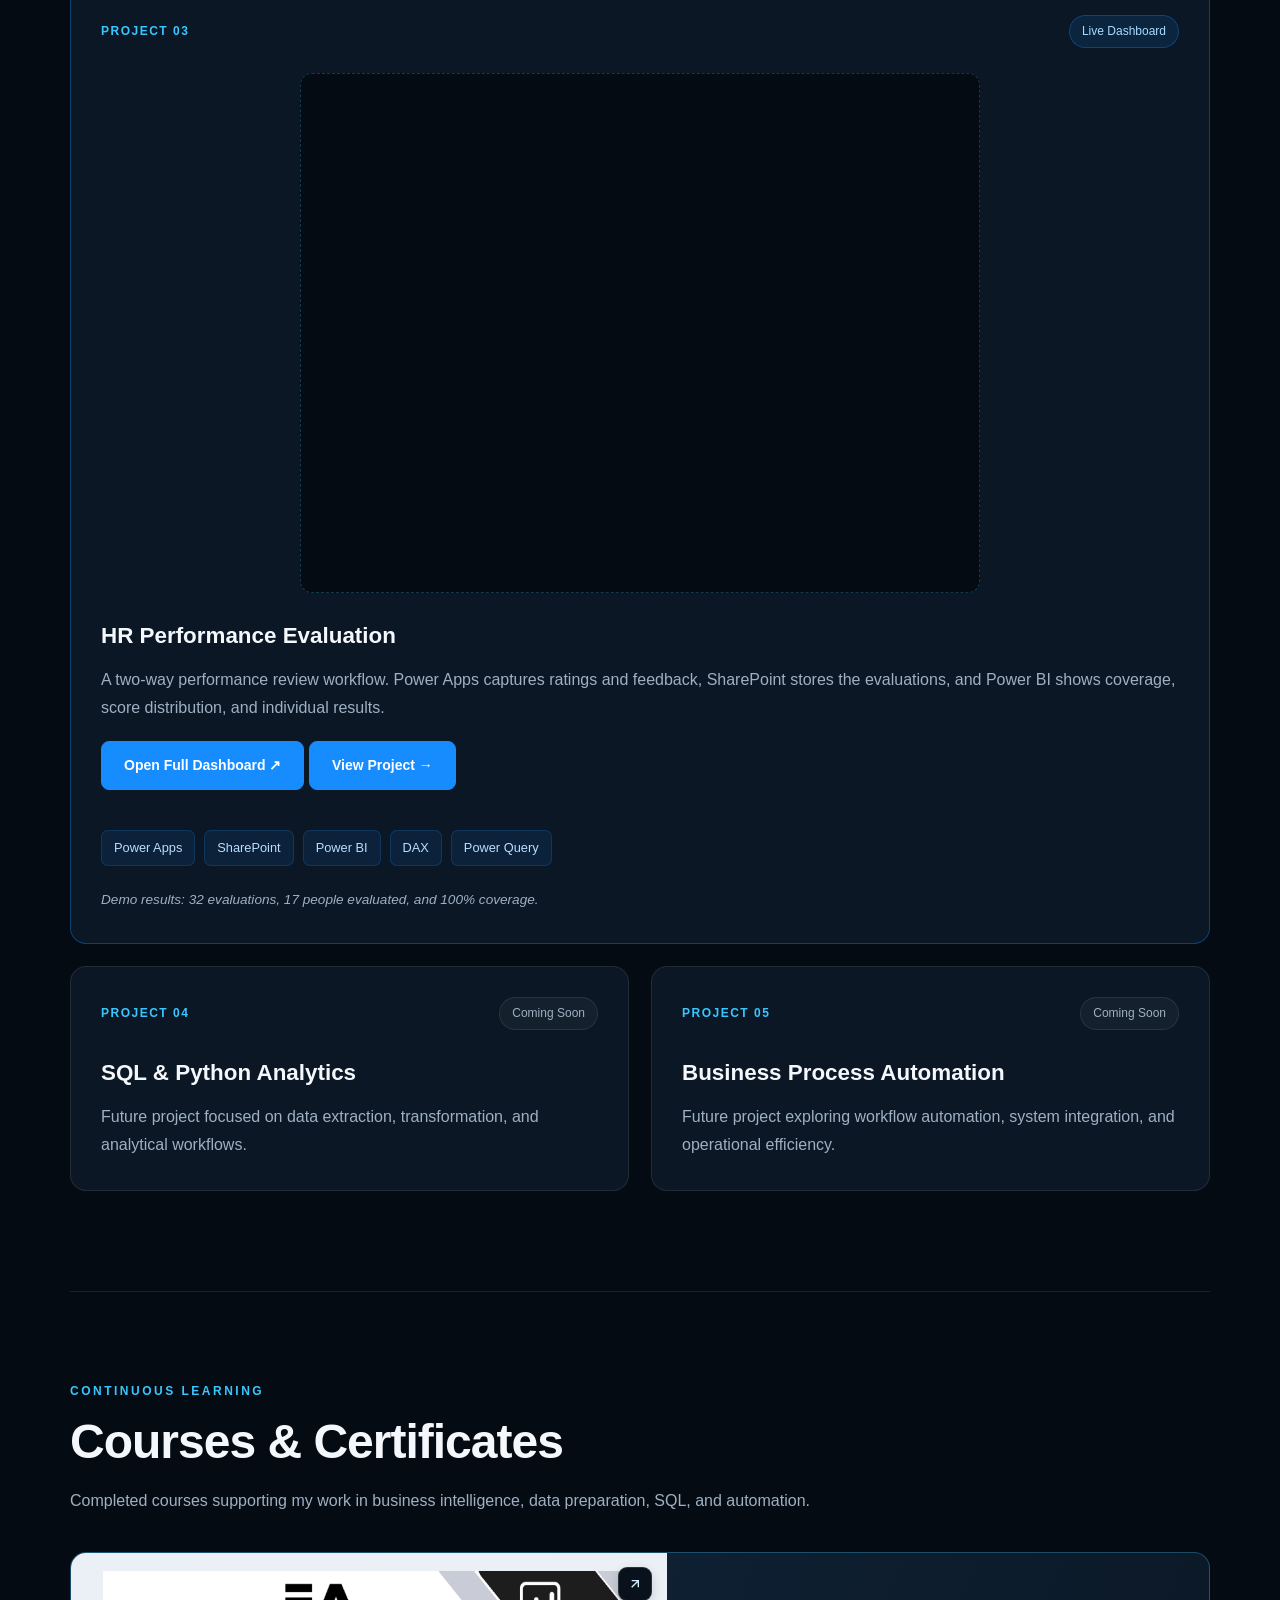
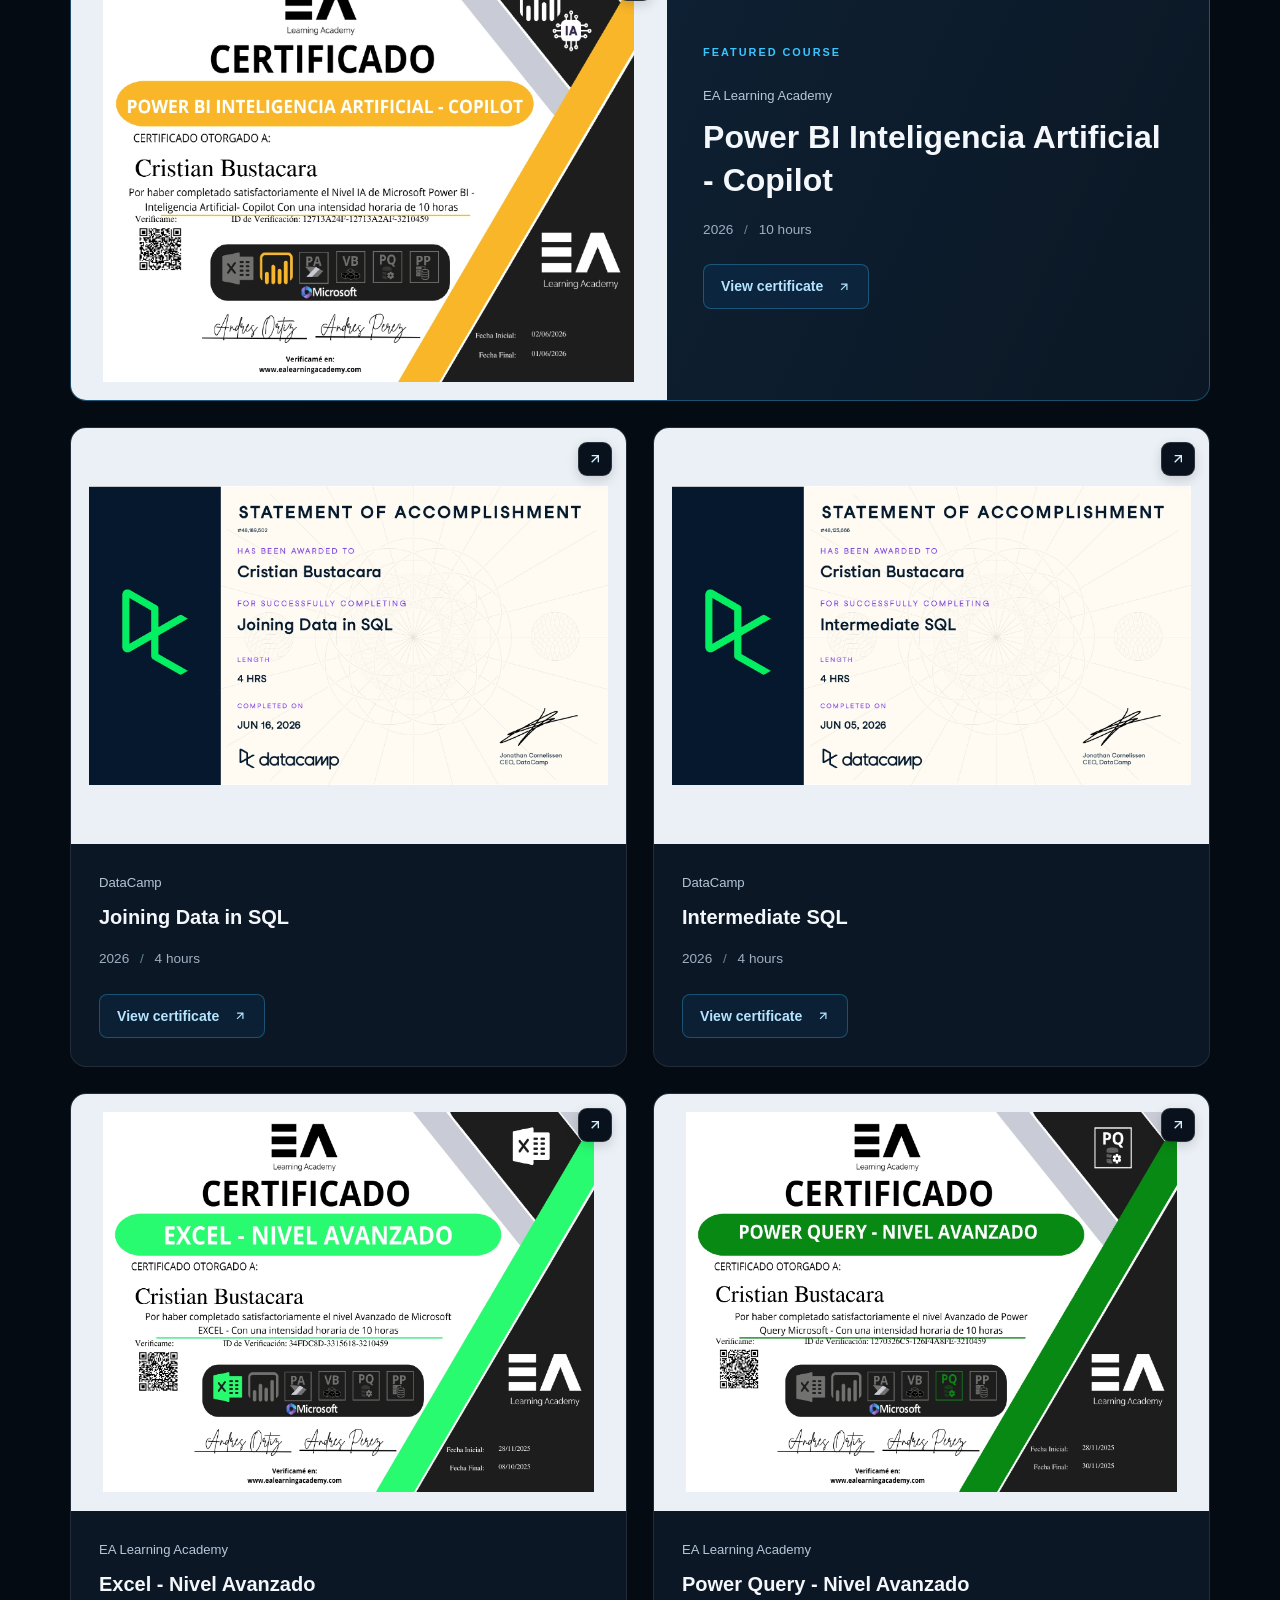
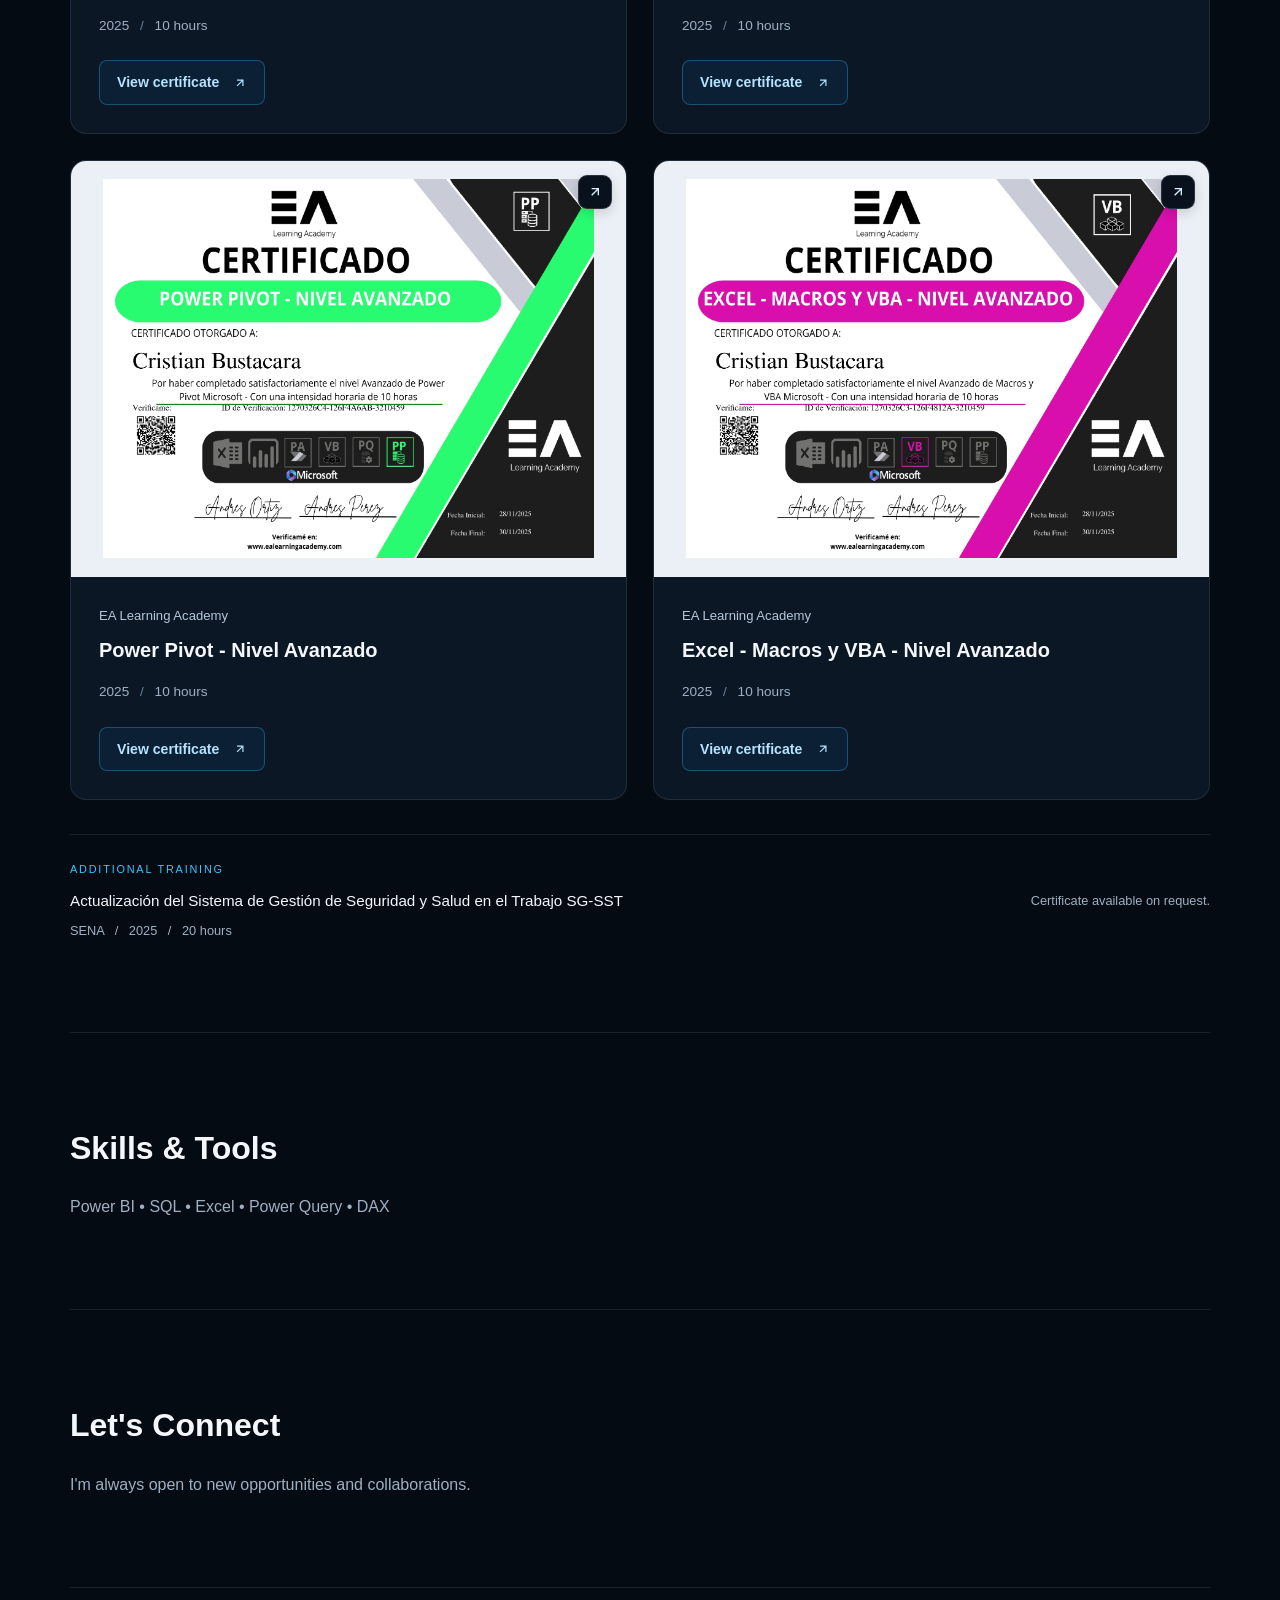
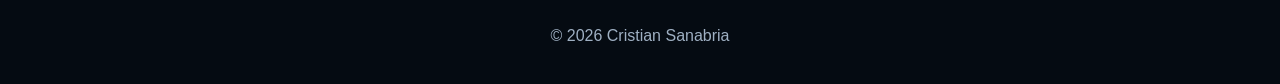
==== commit 002fe9fe: "Update index.html" ====
--- a/index.html
+++ b/index.html
@@ -198,6 +198,10 @@
 </a>
 
 
+      <a href="alcohol-health-risk-analysis.html" class="dashboard-link">
+        View Project &rarr;
+      </a>
+
       <div class="project-tags">
         <span>Power BI</span>
         <span>DAX</span>
@@ -241,7 +245,7 @@
       <div class="project-visual powerbi-dashboard">
         <iframe
           title="HR Performance Evaluation"
-          src="https://app.powerbi.com/view?r=eyJrIjoiODBhODZjZmMtZjk0ZC00OTMyLThlZDQtZjdjNjE2MjNlNGU4IiwidCI6IjJlYzk4MWZiLTkyODMtNDNhMC05YTM5LTMzMzJmYzU0ZDc3NCIsImMiOjR9"
+          src="https://app.powerbi.com/view?r=eyJrIjoiODBhODZjZmMtZjk0ZC00OTMyLThlZDQtZjdjNjE2MjNlNGU4IiwidCI6IjJlYzk4MWZiLTkyODMtNDNhMC05YTM5LTMzMzJmYzU0ZDc3NCIsImMiOjR9&amp;pageName=f260b2e7dc9363b6ca97"
           width="100%"
           height="450"
           style="border: 0; display: block; max-width: 800px; margin: 0 auto;"
@@ -258,7 +262,7 @@
         score distribution, and individual results.
       </p>
 
-      <a href="https://app.powerbi.com/view?r=eyJrIjoiODBhODZjZmMtZjk0ZC00OTMyLThlZDQtZjdjNjE2MjNlNGU4IiwidCI6IjJlYzk4MWZiLTkyODMtNDNhMC05YTM5LTMzMzJmYzU0ZDc3NCIsImMiOjR9"
+      <a href="https://app.powerbi.com/view?r=eyJrIjoiODBhODZjZmMtZjk0ZC00OTMyLThlZDQtZjdjNjE2MjNlNGU4IiwidCI6IjJlYzk4MWZiLTkyODMtNDNhMC05YTM5LTMzMzJmYzU0ZDc3NCIsImMiOjR9&amp;pageName=f260b2e7dc9363b6ca97"
          target="_blank" rel="noopener noreferrer" class="dashboard-link">
         Open Full Dashboard ↗
       </a>
--- a/style.css
+++ b/style.css
@@ -22,6 +22,24 @@
 
 html {
   scroll-behavior: smooth;
+}
+/* Capturas y tableros de la sección Projects */
+#projects .project-visual {
+  width: 100%;
+  max-width: 680px;
+  margin-inline: auto;
+}
+
+#projects .project-visual img {
+  display: block;
+  width: 100%;
+  height: auto;
+}
+
+#projects .project-visual iframe {
+  display: block;
+  width: 100%;
+  height: clamp(260px, 52vw, 400px);
 }
 
 body {
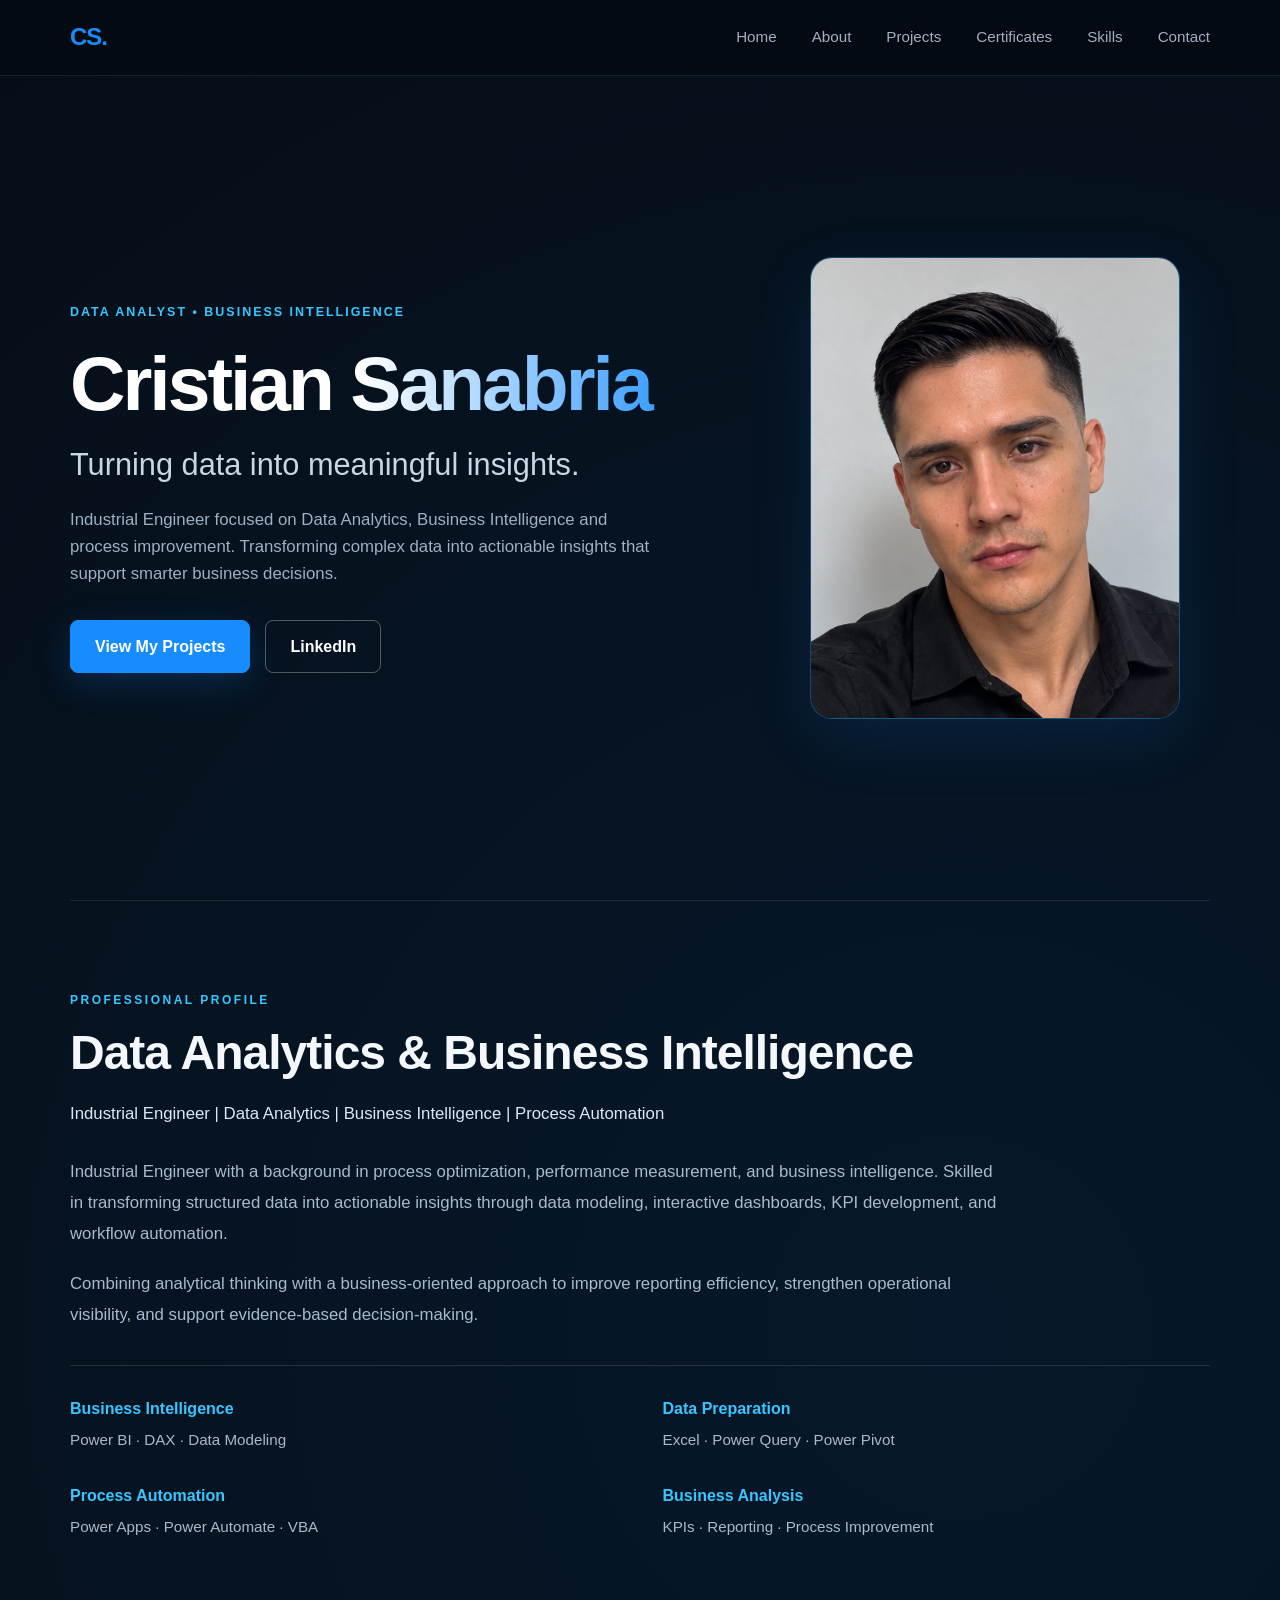
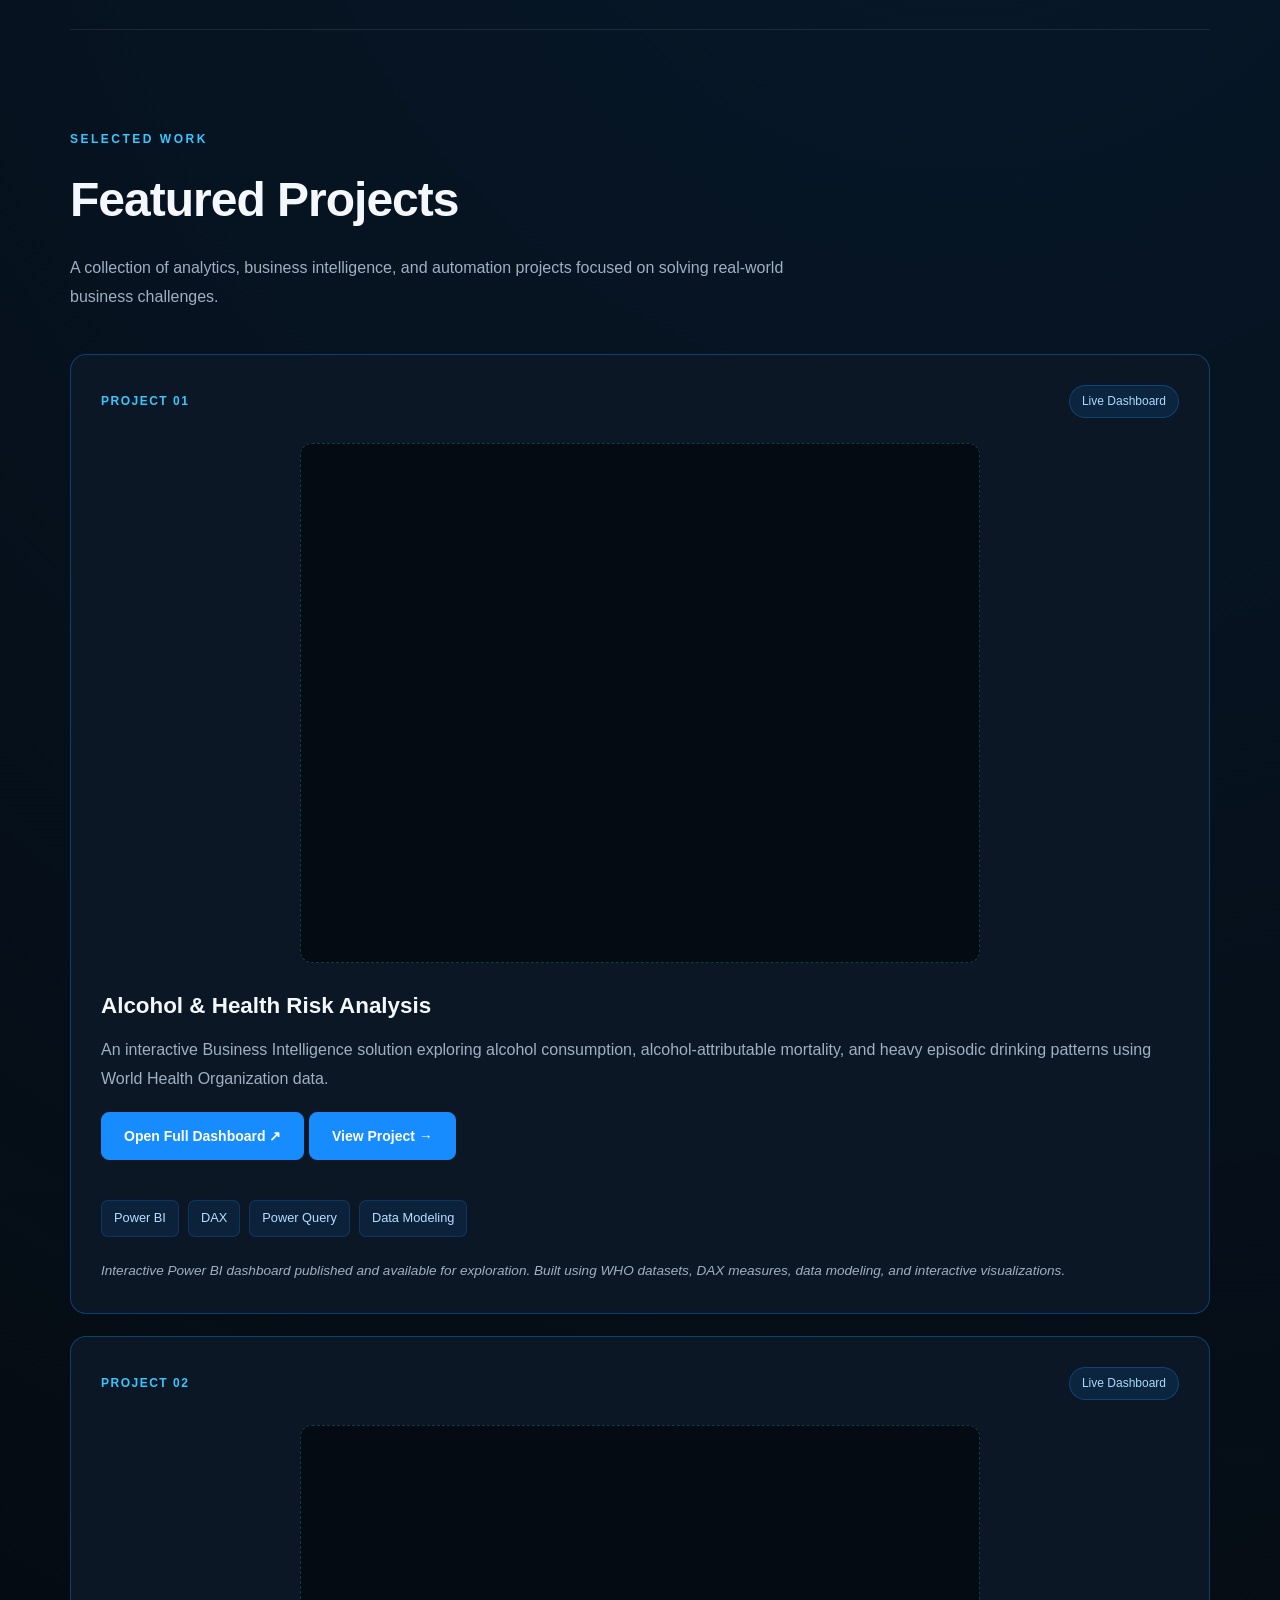
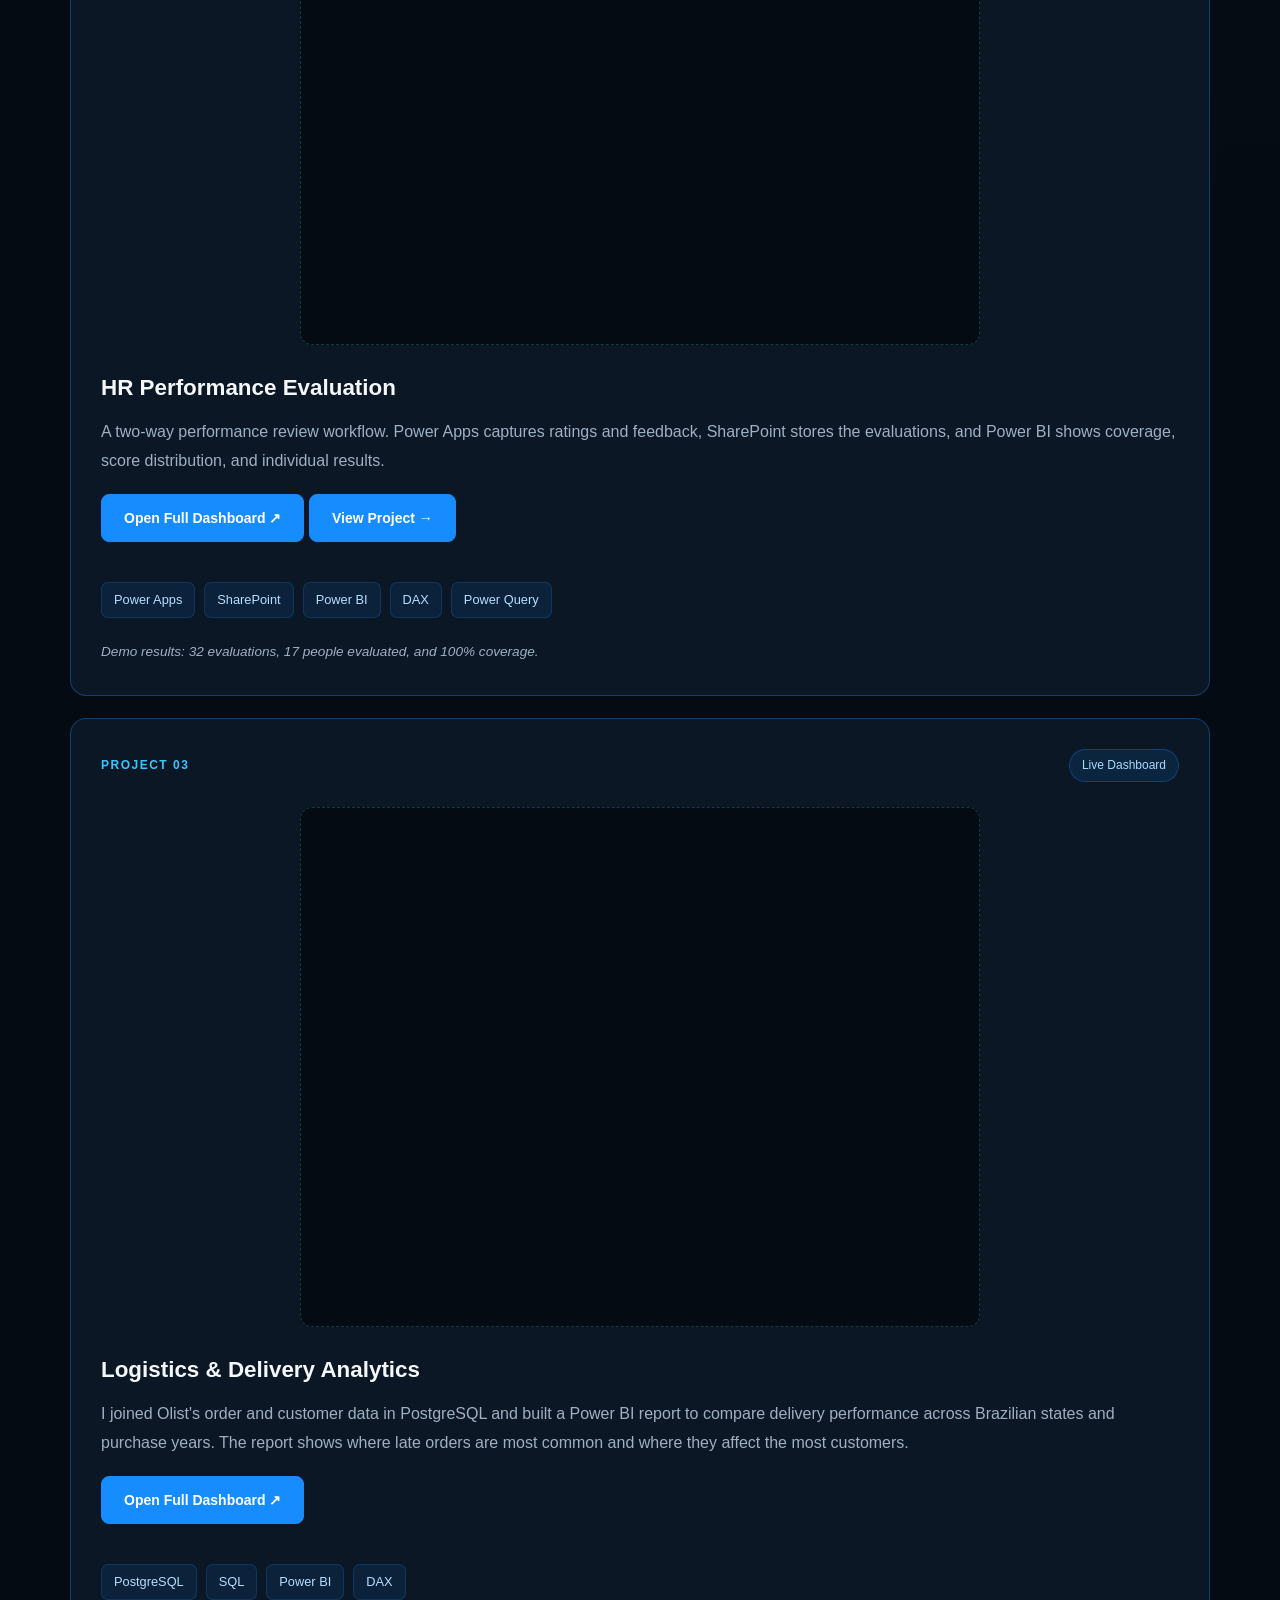
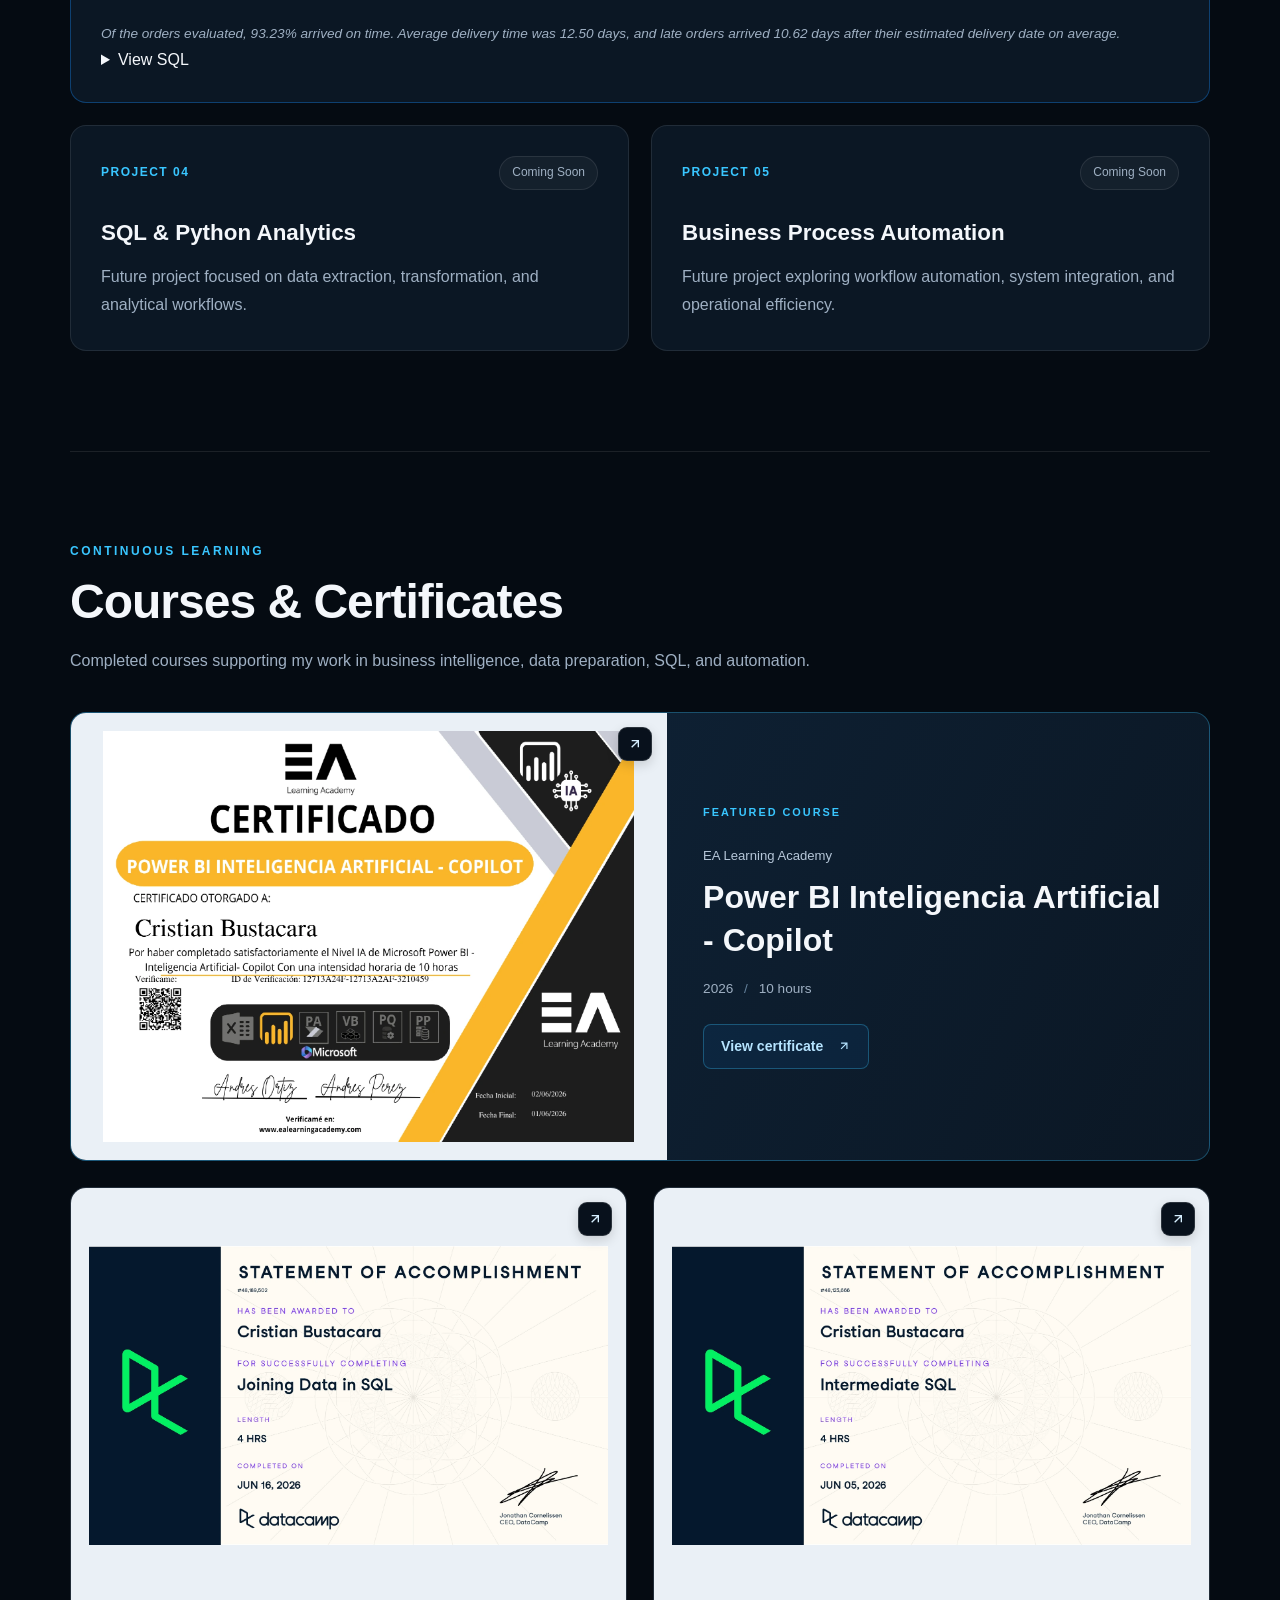
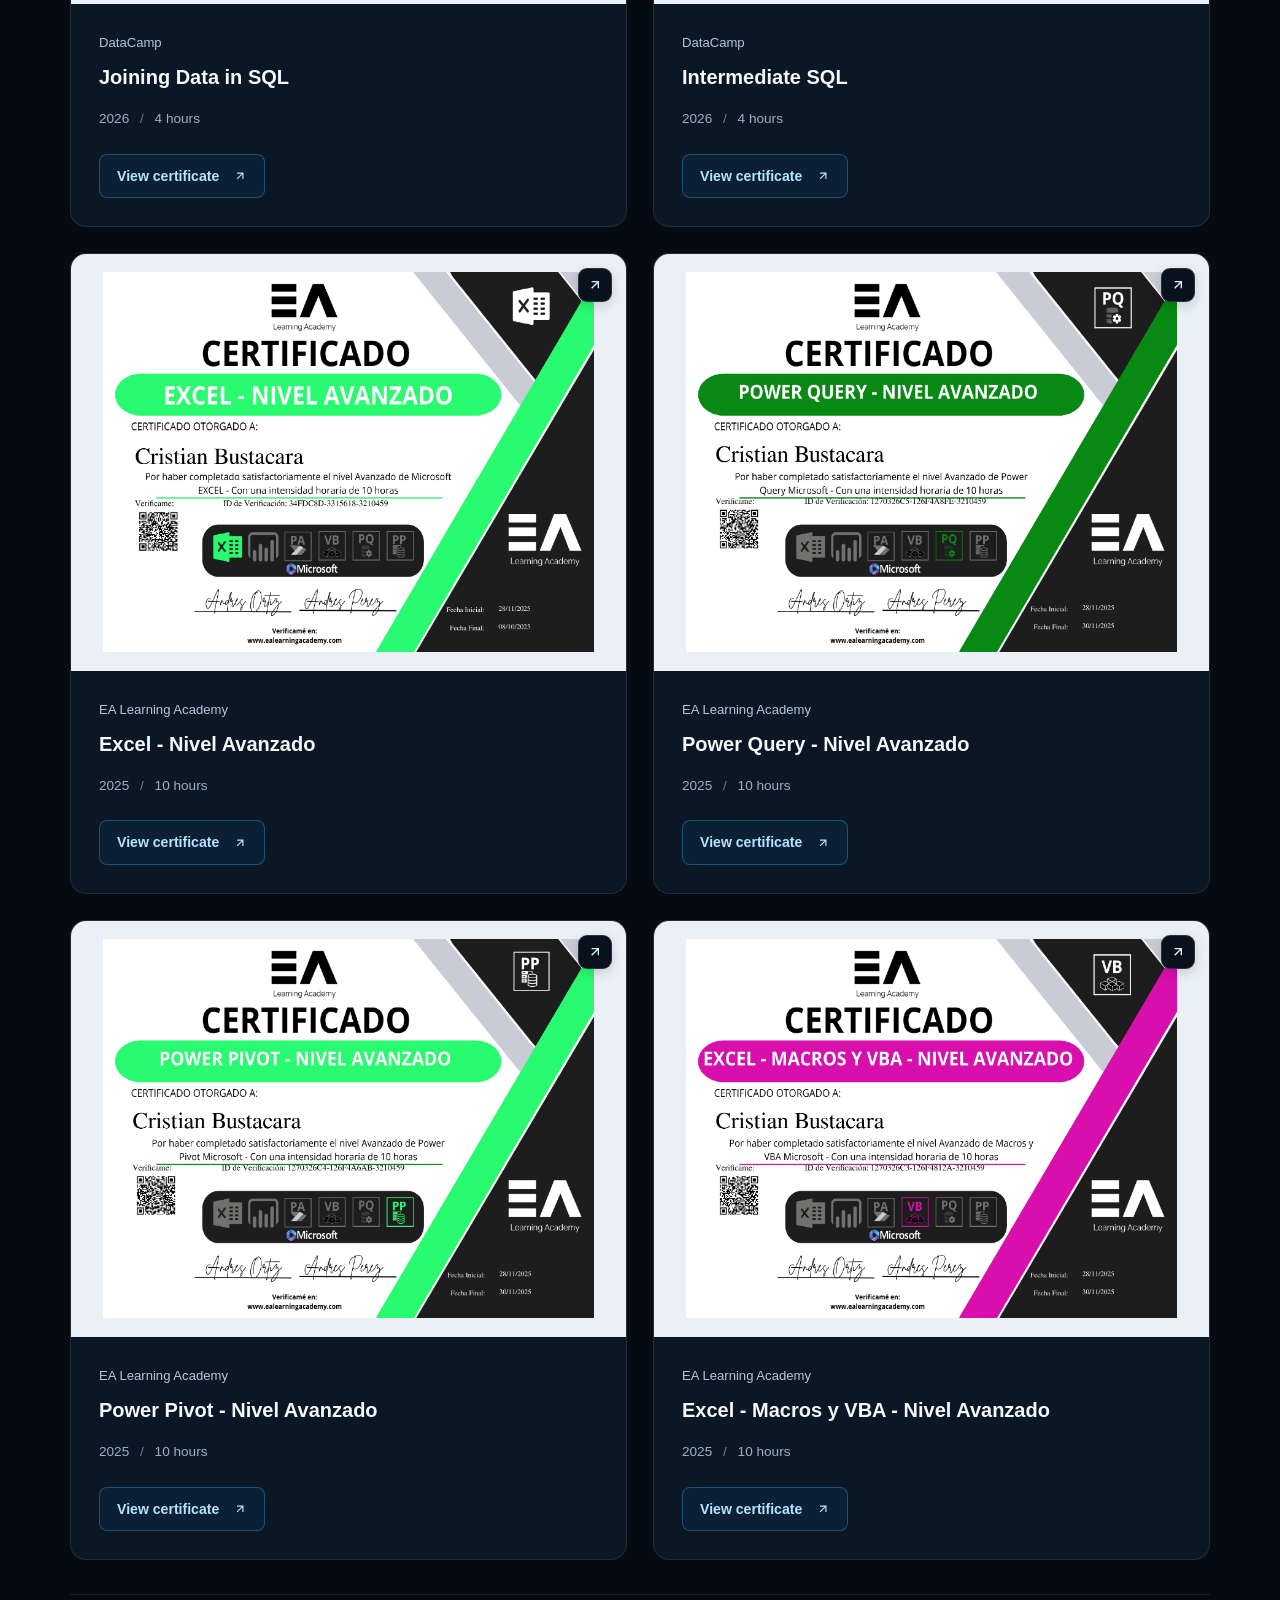
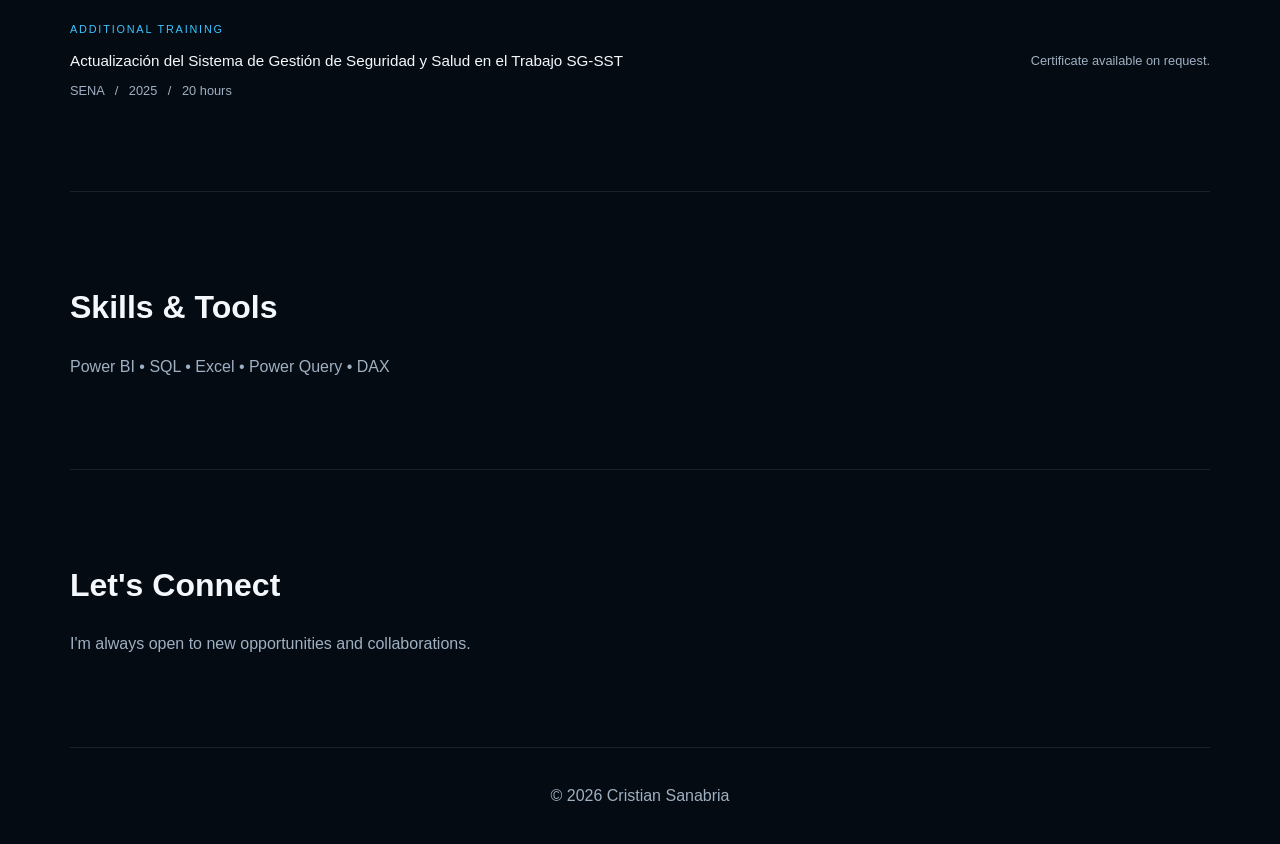
==== commit 1b05b2ed: "Update index.html" ====
--- a/index.html
+++ b/index.html
@@ -218,27 +218,10 @@
     </article>
 
     <!-- PROJECT 02 -->
-    <article class="project-card">
+    <article class="project-card featured-project">
 
       <div class="project-top">
         <span class="project-number">PROJECT 02</span>
-        <span class="project-status upcoming">Coming Soon</span>
-      </div>
-
-      <h3>Logistics &amp; Delivery Analytics</h3>
-
-      <p>
-        Planned analysis of delivery performance,
-        operational KPIs, and logistics efficiency.
-      </p>
-
-    </article>
-
-    <!-- PROJECT 03 -->
-    <article class="project-card featured-project">
-
-      <div class="project-top">
-        <span class="project-number">PROJECT 03</span>
         <span class="project-status">Live Dashboard</span>
       </div>
 
@@ -285,6 +268,68 @@
 
     </article>
 
+    <!-- PROJECT 03 -->
+    <article class="project-card featured-project">
+      <div class="project-top">
+        <span class="project-number">PROJECT 03</span>
+        <span class="project-status">Live Dashboard</span>
+      </div>
+
+      <div class="project-visual powerbi-dashboard">
+        <iframe title="Logistics &amp; Delivery Analytics"
+          src="https://app.powerbi.com/view?r=eyJrIjoiNWE3ZGIwMDgtOTg5NS00YmUyLWI4MTAtZDQxMWUzNGY0YzhkIiwidCI6IjJlYzk4MWZiLTkyODMtNDNhMC05YTM5LTMzMzJmYzU0ZDc3NCIsImMiOjR9"
+          width="100%" height="450"
+          style="border: 0; display: block; max-width: 800px; margin: 0 auto;"
+          loading="lazy" allowfullscreen>
+        </iframe>
+      </div>
+
+      <h3>Logistics &amp; Delivery Analytics</h3>
+      <p>
+        I joined Olist's order and customer data in PostgreSQL and built a Power BI
+        report to compare delivery performance across Brazilian states and purchase
+        years. The report shows where late orders are most common and where they
+        affect the most customers.
+      </p>
+
+      <a href="https://app.powerbi.com/view?r=eyJrIjoiNWE3ZGIwMDgtOTg5NS00YmUyLWI4MTAtZDQxMWUzNGY0YzhkIiwidCI6IjJlYzk4MWZiLTkyODMtNDNhMC05YTM5LTMzMzJmYzU0ZDc3NCIsImMiOjR9" target="_blank" rel="noopener noreferrer"
+         class="dashboard-link">Open Full Dashboard ↗</a>
+
+      <div class="project-tags">
+        <span>PostgreSQL</span>
+        <span>SQL</span>
+        <span>Power BI</span>
+        <span>DAX</span>
+      </div>
+
+      <p class="project-note">
+        Of the orders evaluated, 93.23% arrived on time. Average delivery time
+        was 12.50 days, and late orders arrived 10.62 days after their estimated
+        delivery date on average.
+      </p>
+
+      <details>
+        <summary>View SQL</summary>
+        <p>Delivery metrics by destination state from the PostgreSQL view used by Power BI.</p>
+        <pre style="overflow-x: auto;"><code>SELECT
+    customer_state AS state,
+    COUNT(delivery_status) AS evaluated_orders,
+    COUNT(*) FILTER (WHERE delivery_status = 'Late') AS late_orders,
+    ROUND(
+        100.0 * COUNT(*) FILTER (WHERE delivery_status = 'On time')
+        / NULLIF(COUNT(delivery_status), 0), 2
+    ) AS on_time_pct,
+    ROUND(
+        100.0 * COUNT(*) FILTER (WHERE delivery_status = 'Late')
+        / NULLIF(COUNT(delivery_status), 0), 2
+    ) AS late_rate_pct,
+    ROUND(AVG(delay_days), 2) AS avg_delay_days
+FROM olist.delivery_analysis
+GROUP BY customer_state
+ORDER BY late_orders DESC, state;</code></pre>
+      </details>
+    </article>
+
     <!-- PROJECT 04 -->
     <article class="project-card">
 
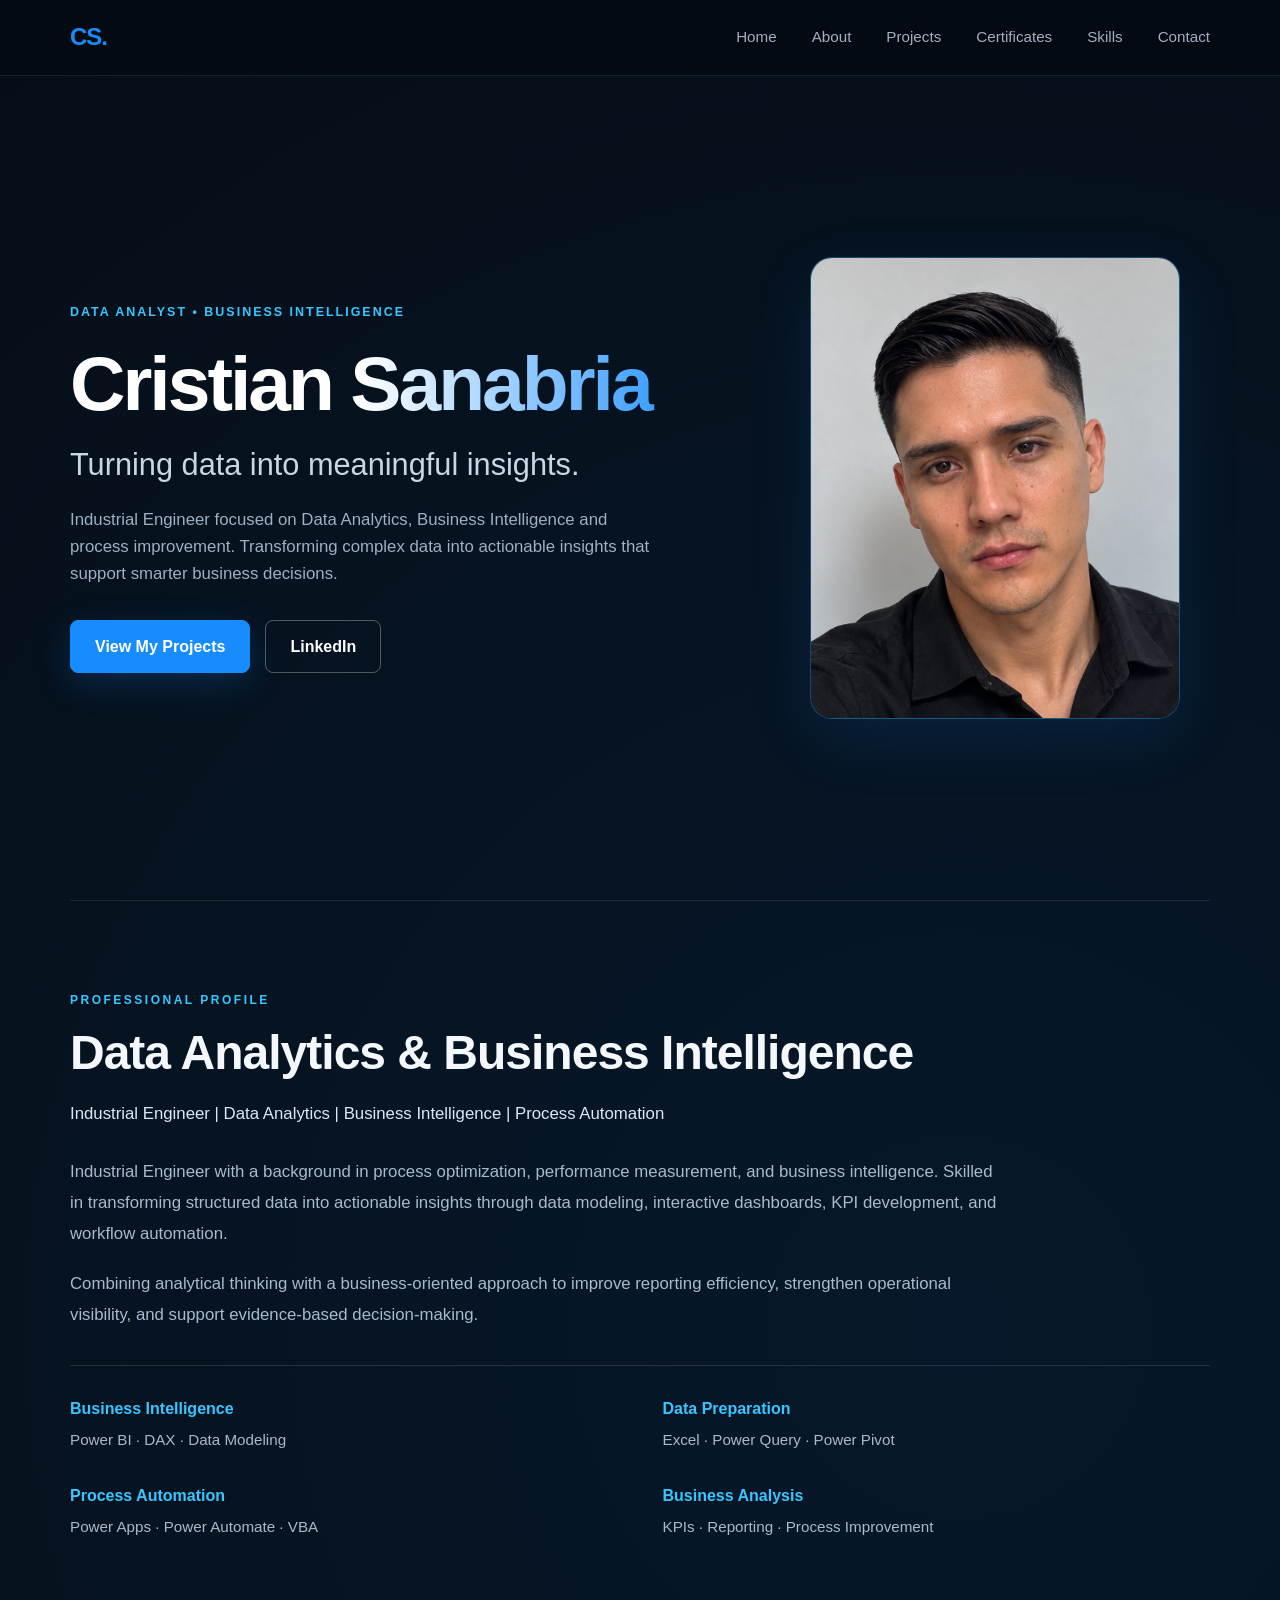
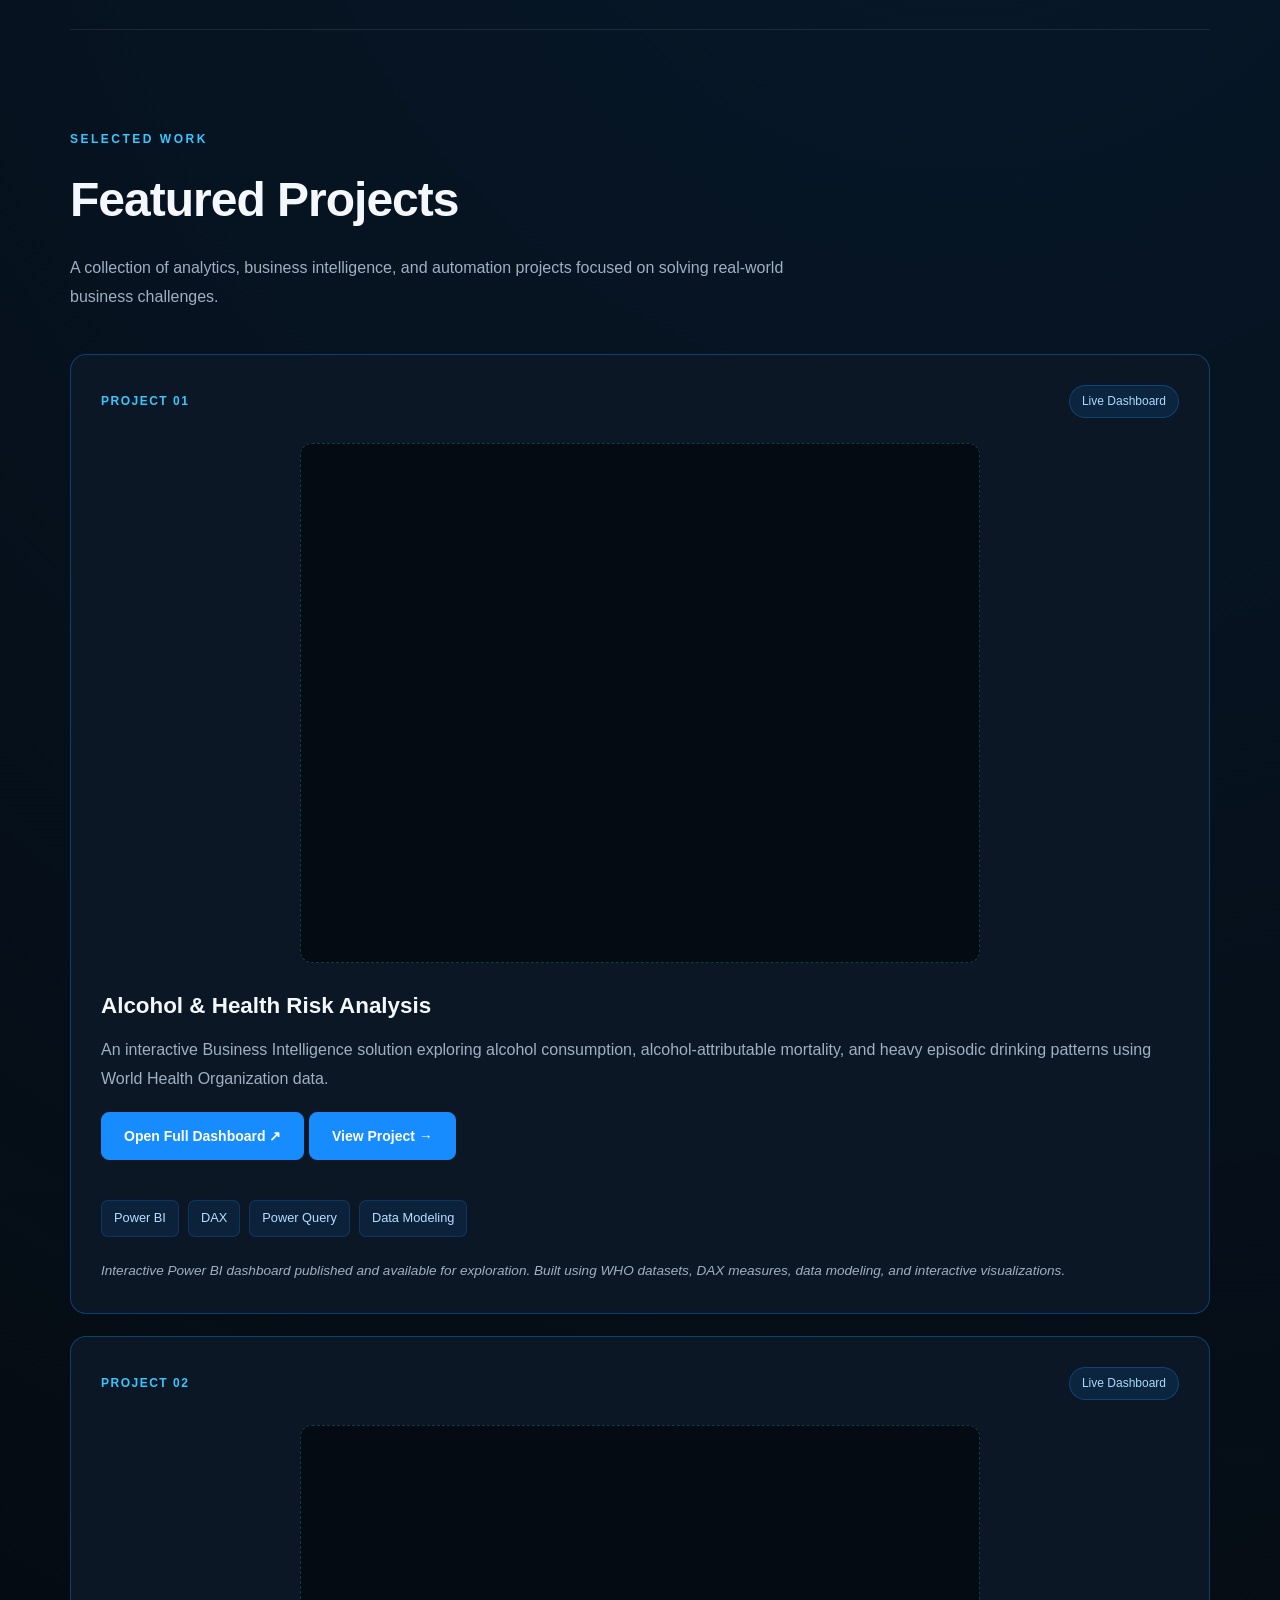
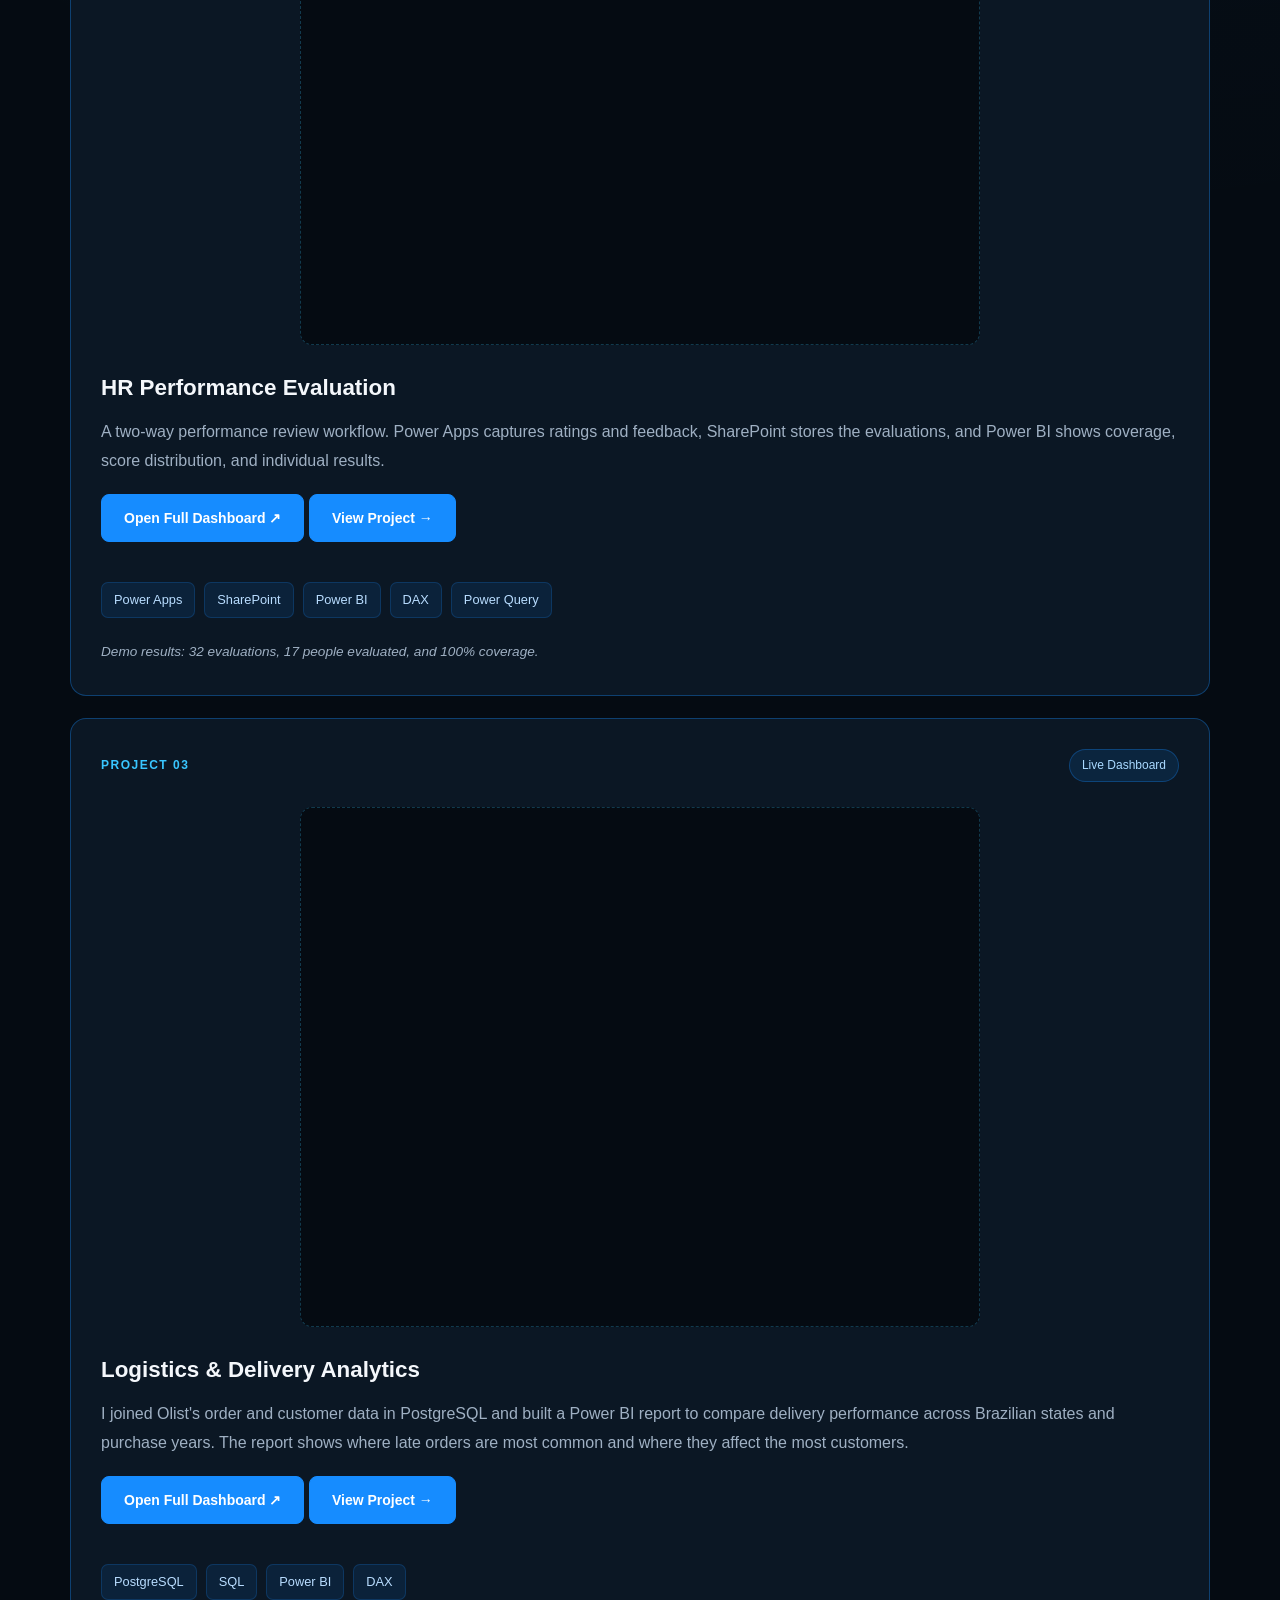
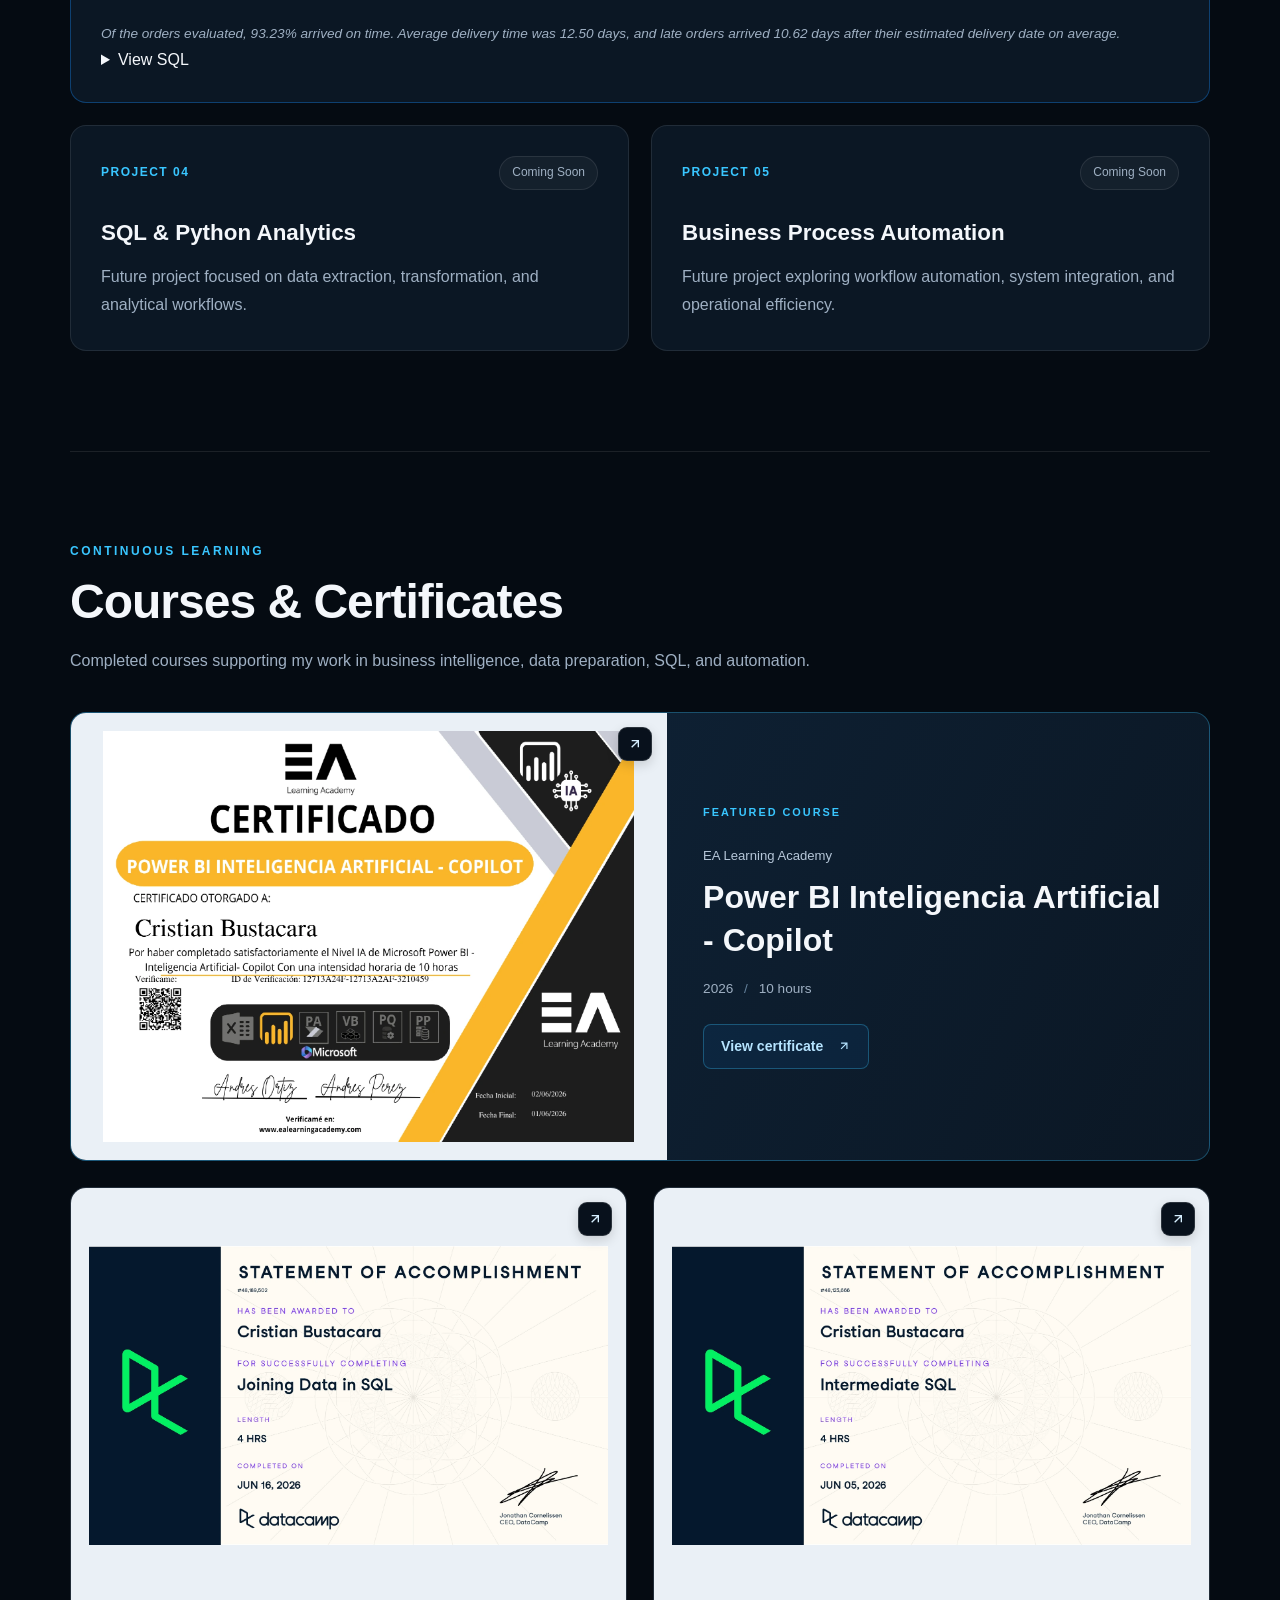
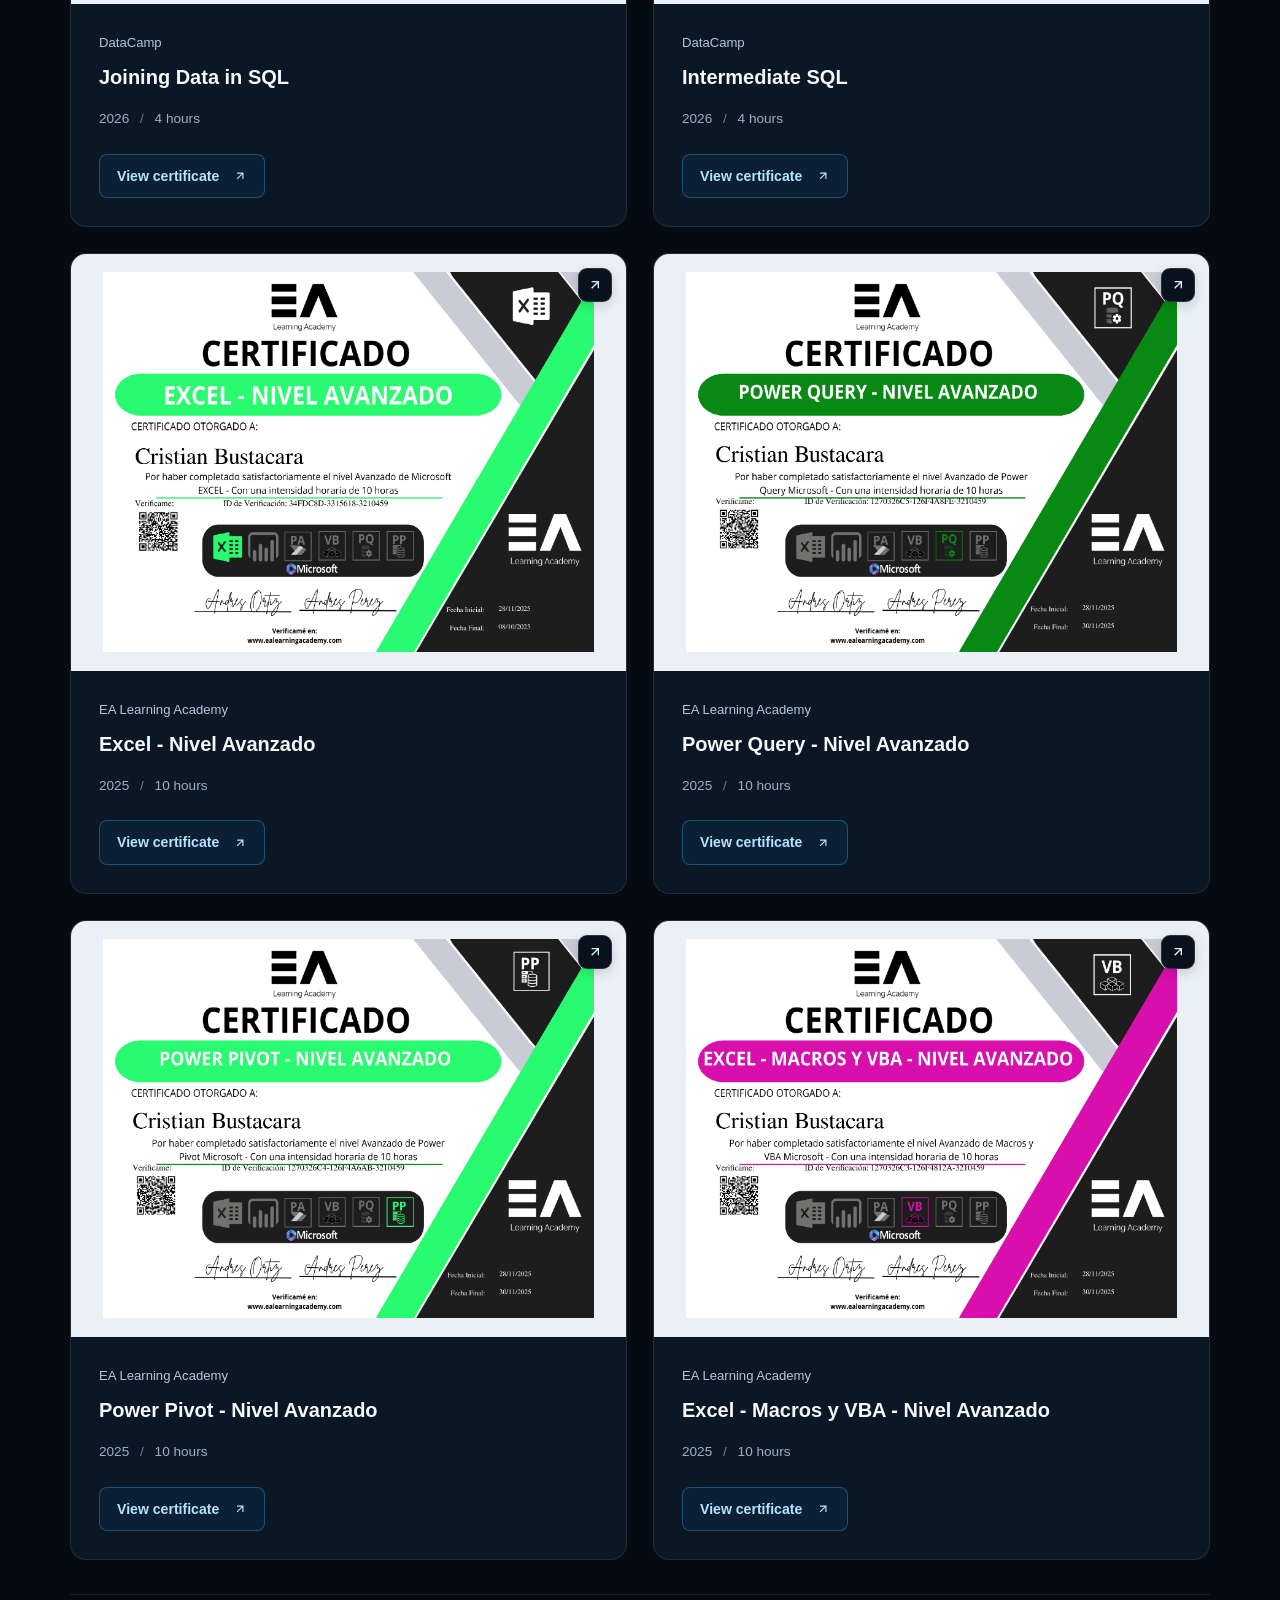
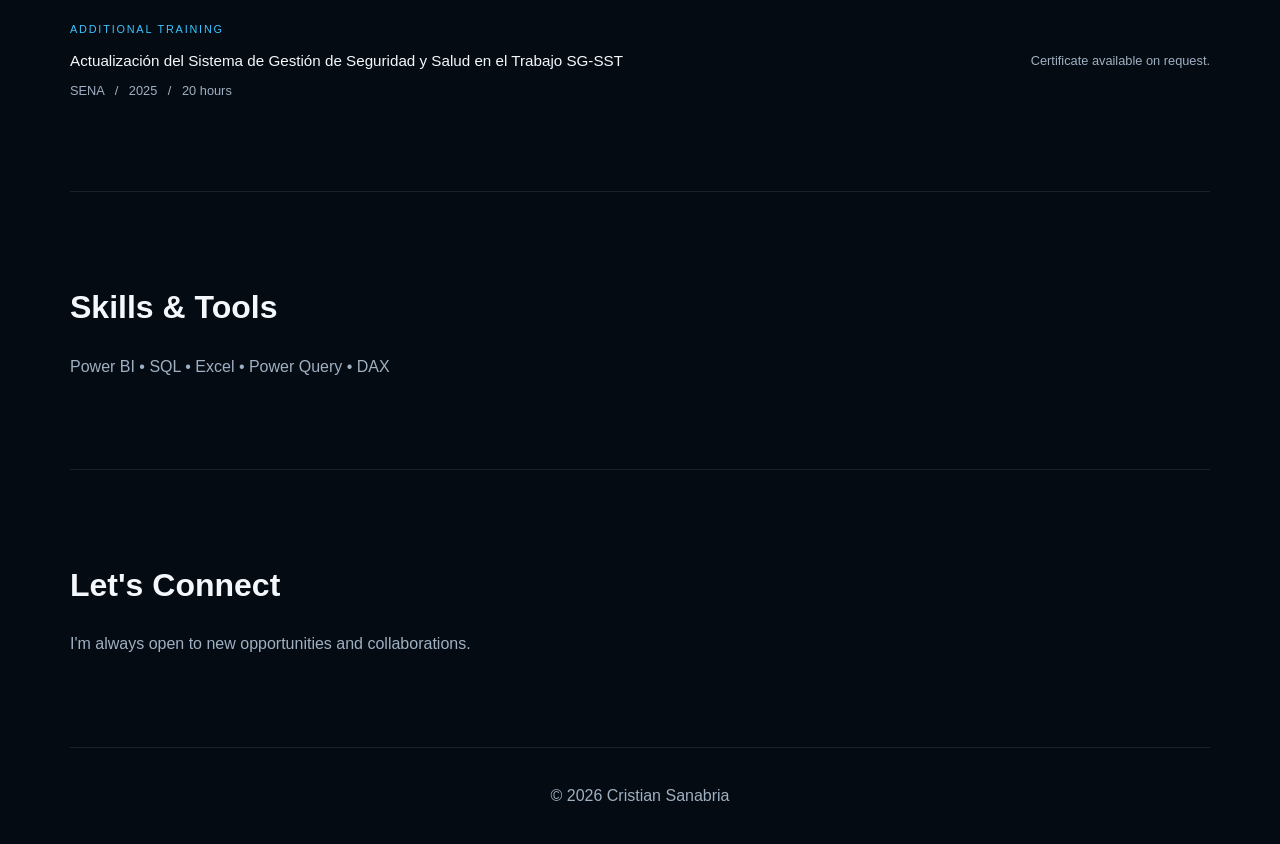
==== commit 9ffbaa2a: "Update index.html" ====
--- a/index.html
+++ b/index.html
@@ -294,6 +294,8 @@
 
       <a href="https://app.powerbi.com/view?r=eyJrIjoiNWE3ZGIwMDgtOTg5NS00YmUyLWI4MTAtZDQxMWUzNGY0YzhkIiwidCI6IjJlYzk4MWZiLTkyODMtNDNhMC05YTM5LTMzMzJmYzU0ZDc3NCIsImMiOjR9" target="_blank" rel="noopener noreferrer"
          class="dashboard-link">Open Full Dashboard ↗</a>
+
+      <a href="logistics-delivery-analytics.html" class="dashboard-link">View Project &rarr;</a>
 
       <div class="project-tags">
         <span>PostgreSQL</span>
